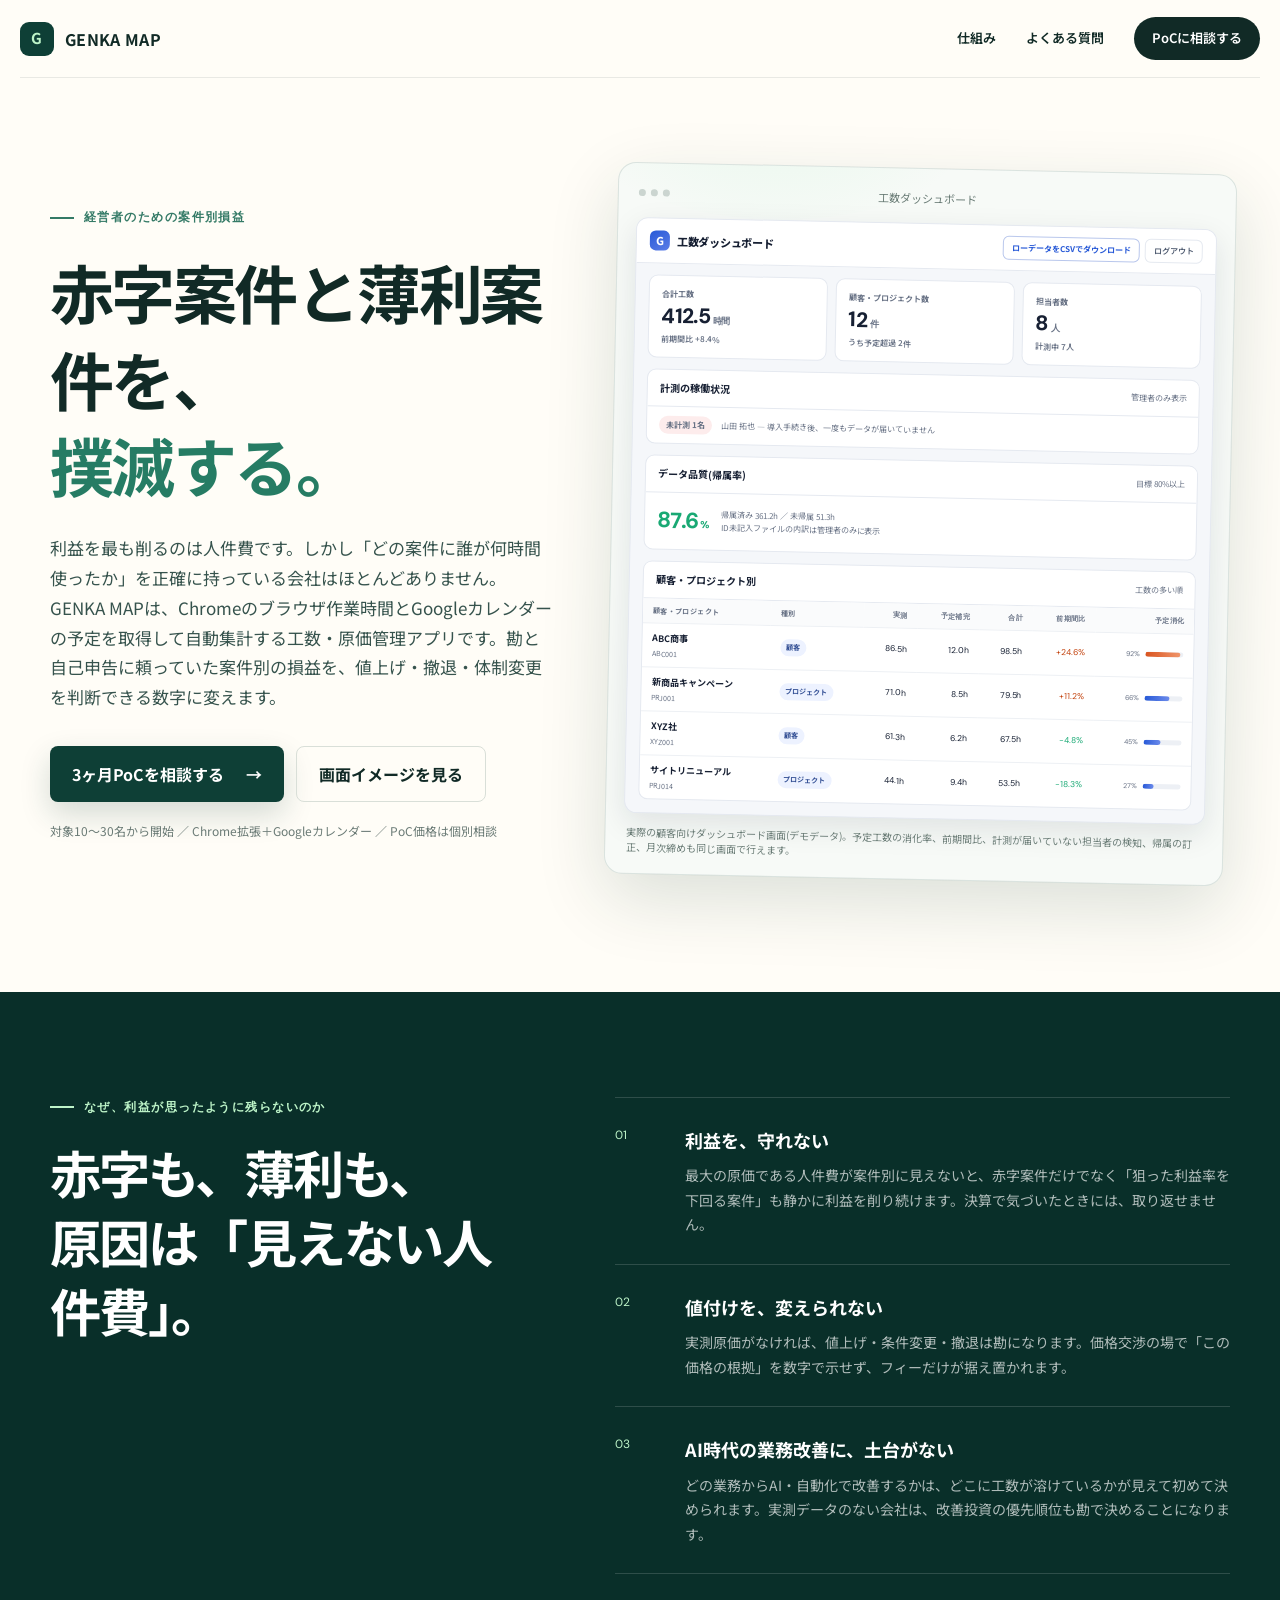
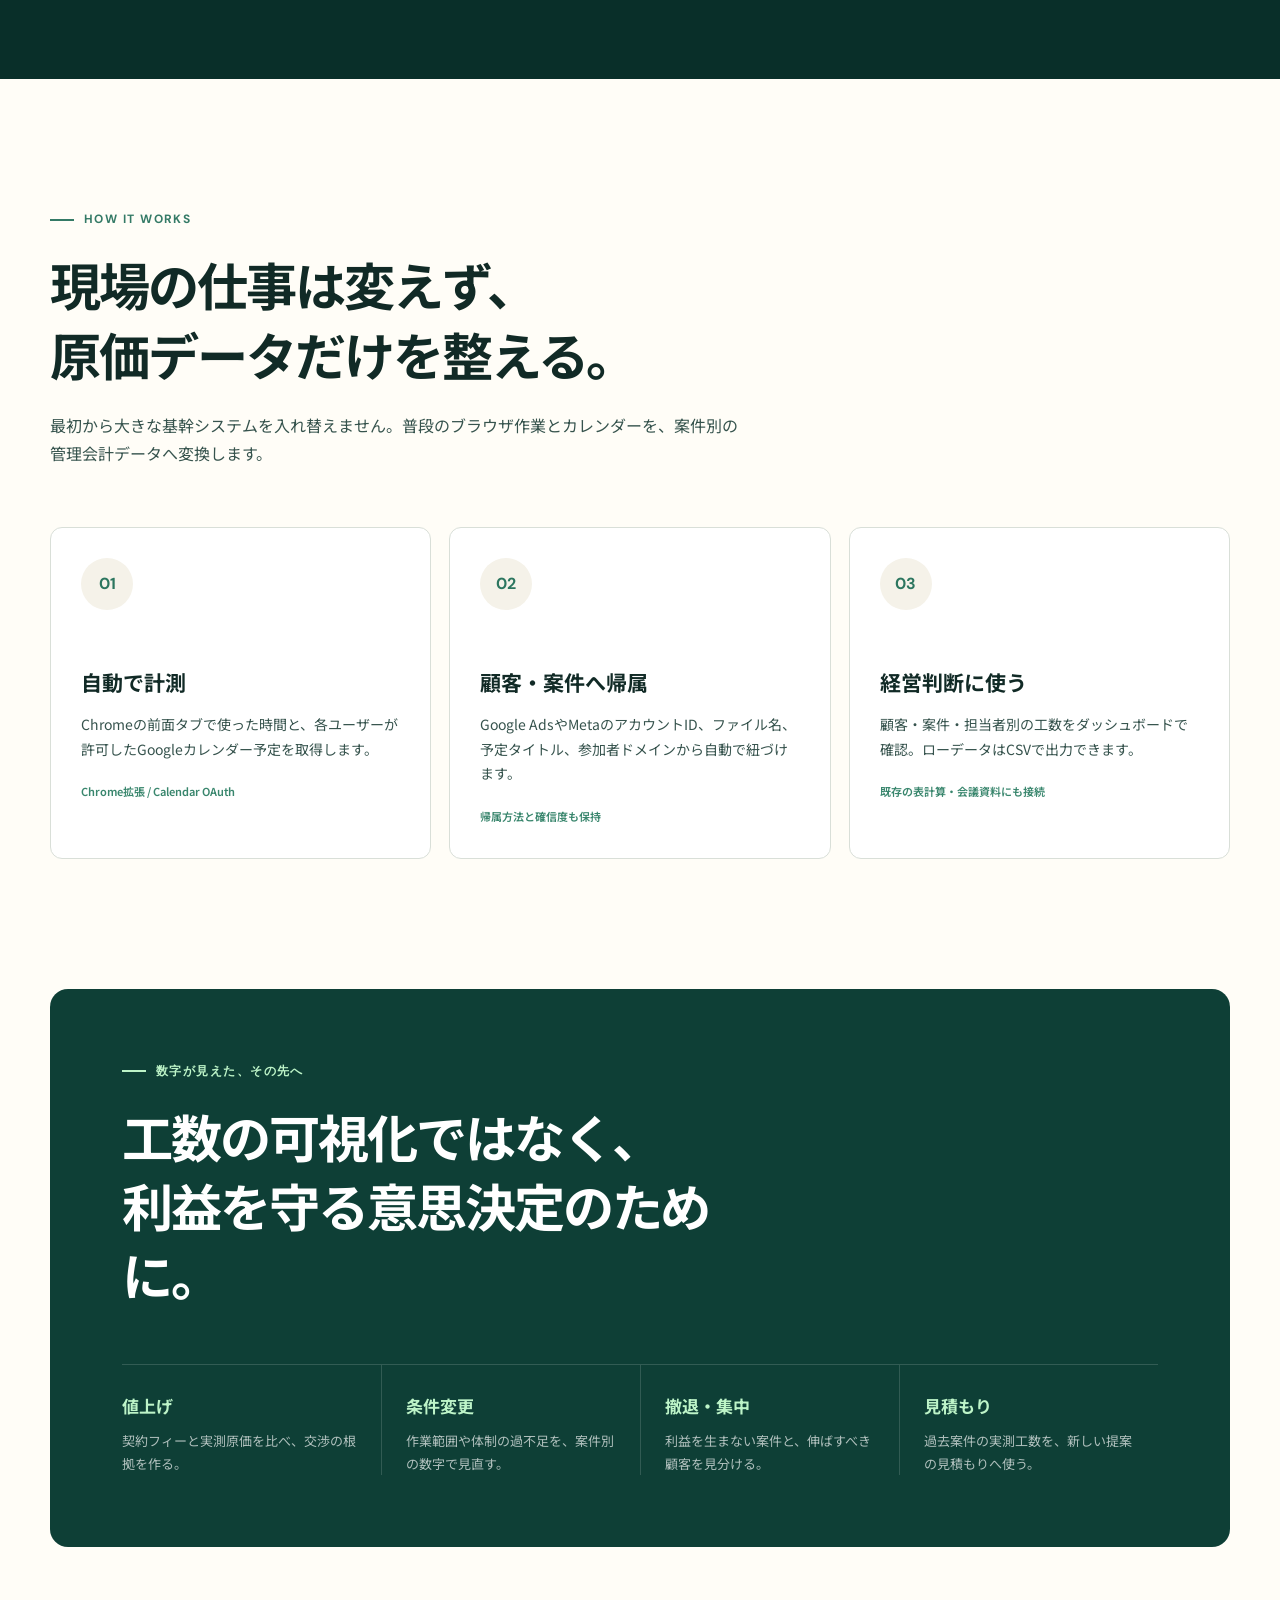
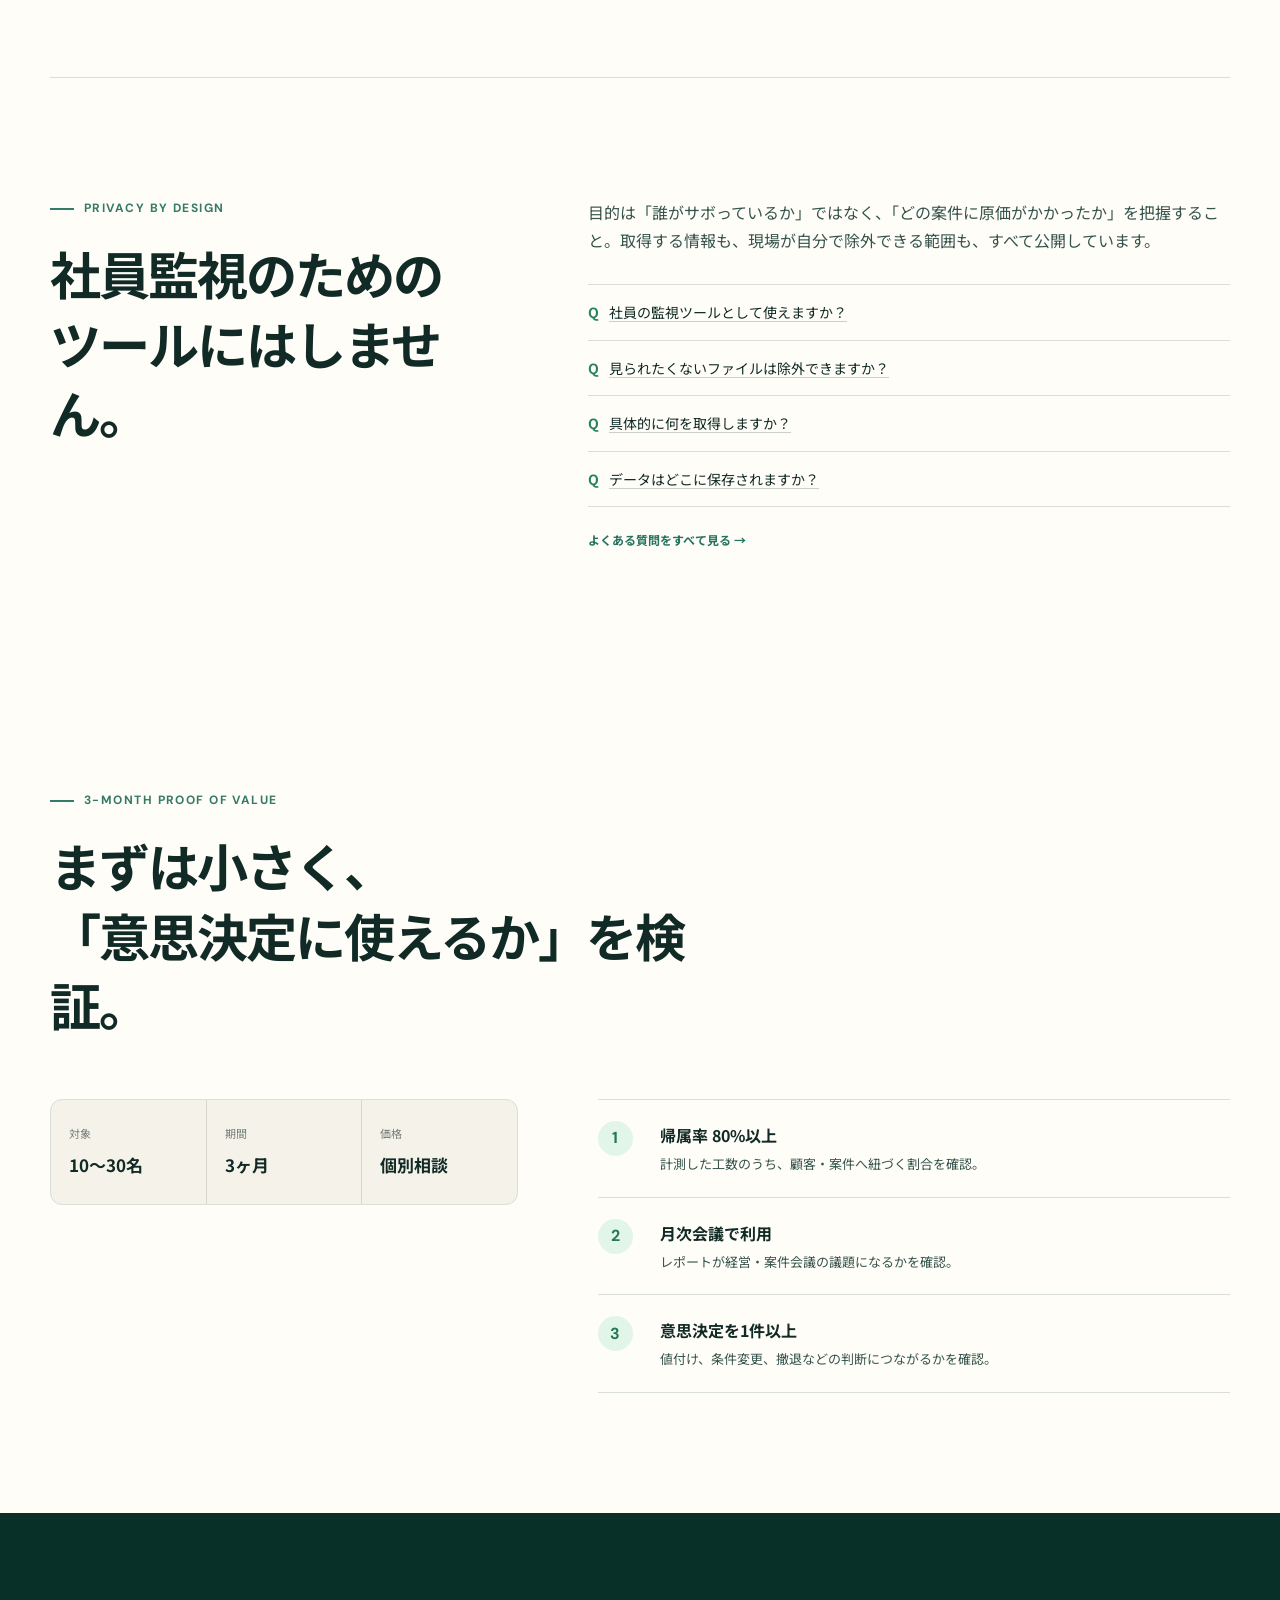
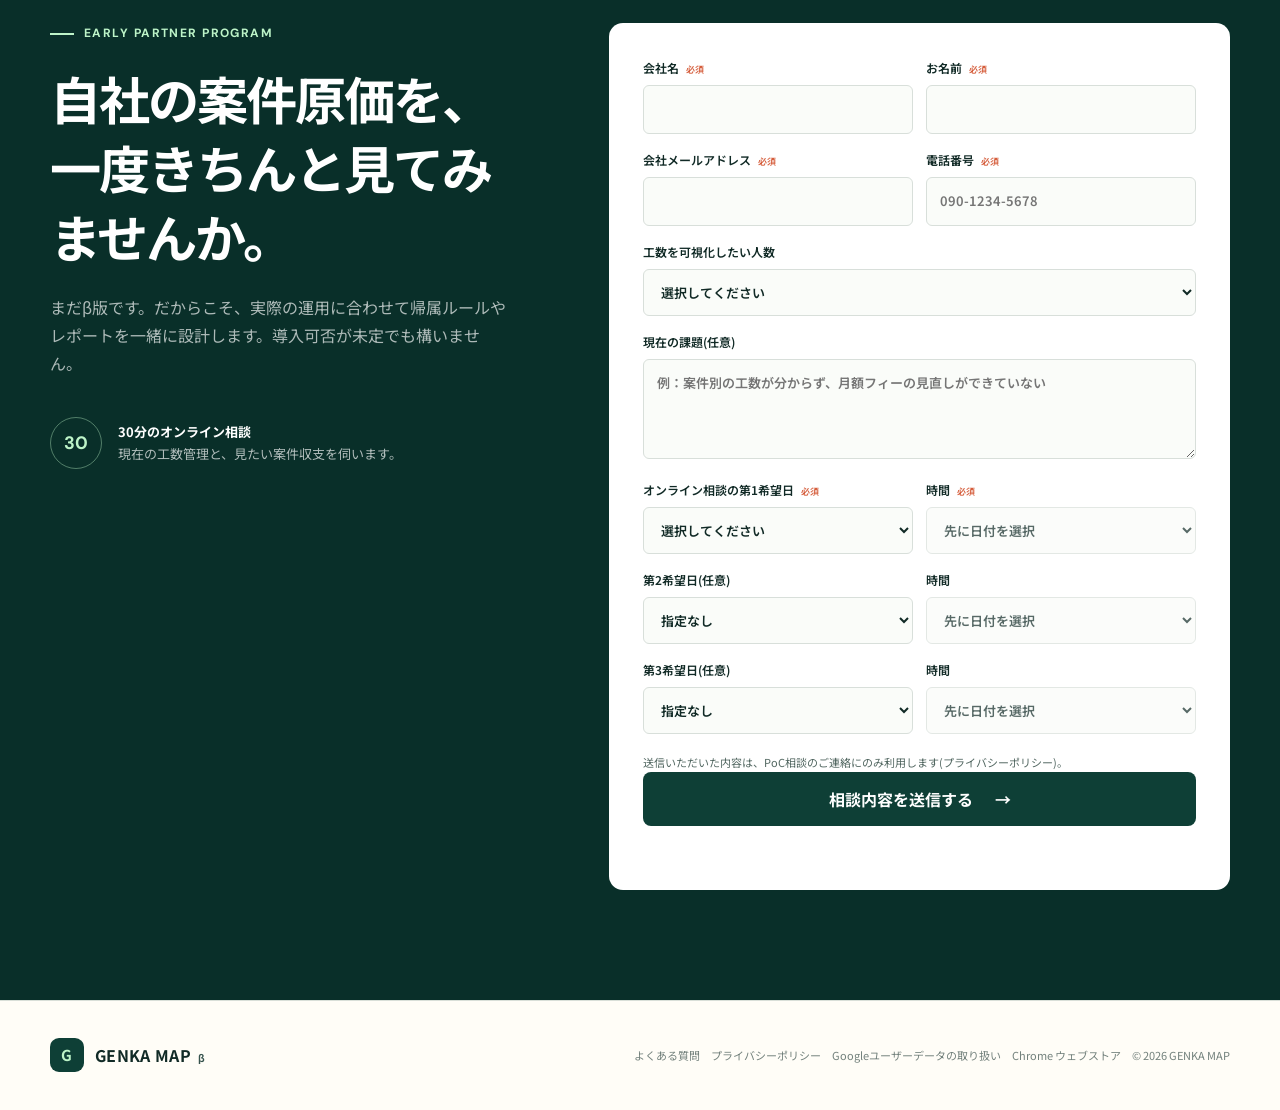
==== index.html @ 68066531 "Split the objection handling into a FAQ page The homepage answered a handful of trust questions inli" ====
<!doctype html>
<html lang="ja">
<head>
  <meta charset="utf-8">
  <meta name="viewport" content="width=device-width, initial-scale=1">
  <script>
    if (location.hostname.endsWith(".chatgpt.site") || location.hostname === "www.genkamap.com") {
      location.replace(`https://genkamap.com${location.pathname}${location.search}${location.hash}`);
    }
  </script>
  <meta name="description" content="赤字案件と薄利案件を撲滅する。GENKA MAPはChromeのブラウザ作業とGoogleカレンダーから工数を自動集計し、案件別の原価と隠れ工数を可視化する工数・原価管理アプリです。">
  <link rel="canonical" href="https://genkamap.com/">
  <meta property="og:type" content="website">
  <meta property="og:locale" content="ja_JP">
  <meta property="og:site_name" content="GENKA MAP">
  <meta property="og:title" content="GENKA MAP｜案件別工数・原価管理クラウド">
  <meta property="og:description" content="誰も入力せず、案件別の原価が見える。ChromeとGoogleカレンダーから工数を自動集計。">
  <meta property="og:url" content="https://genkamap.com/">
  <meta property="og:image" content="https://genkamap.com/og.png">
  <meta name="twitter:card" content="summary_large_image">
  <meta name="twitter:title" content="GENKA MAP｜案件別工数・原価管理クラウド">
  <meta name="twitter:description" content="誰も入力せず、案件別の原価が見える。">
  <meta name="twitter:image" content="https://genkamap.com/og.png">
  <title>GENKA MAP｜案件別工数・原価管理クラウド</title>
  <link rel="preconnect" href="https://fonts.googleapis.com">
  <link rel="preconnect" href="https://fonts.gstatic.com" crossorigin>
  <link href="https://fonts.googleapis.com/css2?family=DM+Sans:wght@500;600;700&amp;family=Noto+Sans+JP:wght@400;500;600;700&amp;display=swap" rel="stylesheet">
  <link rel="stylesheet" href="./styles.css">
</head>
<body>
  <header class="site-header">
    <a class="brand" href="#top" aria-label="GENKA MAP トップへ">
      <span class="brand-mark" aria-hidden="true">G</span>
      <span>GENKA MAP</span>
    </a>
    <nav aria-label="メインナビゲーション">
      <a href="#how">仕組み</a>
      <a href="./faq.html">よくある質問</a>
      <a class="nav-cta" href="#contact">PoCに相談する</a>
    </nav>
  </header>

  <main id="top">
    <section class="hero section-shell">
      <div class="hero-copy">
        <p class="eyebrow"><span></span>経営者のための案件別損益</p>
        <h1>赤字案件と薄利案件を、<br><em>撲滅する。</em></h1>
        <p class="hero-lead">利益を最も削るのは人件費です。しかし「どの案件に誰が何時間使ったか」を正確に持っている会社はほとんどありません。GENKA MAPは、Chromeのブラウザ作業時間とGoogleカレンダーの予定を取得して自動集計する工数・原価管理アプリです。勘と自己申告に頼っていた案件別の損益を、値上げ・撤退・体制変更を判断できる数字に変えます。</p>
        <div class="hero-actions">
          <a class="button button-primary" href="#contact">3ヶ月PoCを相談する <span aria-hidden="true">→</span></a>
          <a class="button button-ghost" href="#demo">画面イメージを見る</a>
        </div>
        <p class="microcopy">対象10〜30名から開始 ／ Chrome拡張＋Googleカレンダー ／ PoC価格は個別相談</p>
      </div>

      <div class="hero-visual" id="demo" aria-label="実際の顧客向けダッシュボード画面(デモデータ)">
        <div class="visual-topbar">
          <div class="traffic-lights"><i></i><i></i><i></i></div>
          <span>工数ダッシュボード</span>
          <span></span>
        </div>
        <div class="app-frame">
          <div class="app-topbar">
            <span class="app-brand"><i>G</i>工数ダッシュボード</span>
            <span class="app-actions"><b>ローデータをCSVでダウンロード</b><em>ログアウト</em></span>
          </div>
          <div class="app-kpis">
            <div><span>合計工数</span><strong>412.5<small>時間</small></strong><em>前期間比 +8.4%</em></div>
            <div><span>顧客・プロジェクト数</span><strong>12<small>件</small></strong><em>うち予定超過 2件</em></div>
            <div><span>担当者数</span><strong>8<small>人</small></strong><em>計測中 7人</em></div>
          </div>
          <div class="app-panel">
            <div class="app-panel-head"><b>計測の稼働状況</b><span>管理者のみ表示</span></div>
            <div class="app-status">
              <span class="app-flag">未計測 1名</span>
              <span>山田 拓也 — 導入手続き後、一度もデータが届いていません</span>
            </div>
          </div>
          <div class="app-panel">
            <div class="app-panel-head"><b>データ品質(帰属率)</b><span>目標 80%以上</span></div>
            <div class="app-quality">
              <strong>87.6<small>%</small></strong>
              <span>帰属済み 361.2h ／ 未帰属 51.3h<br>ID未記入ファイルの内訳は管理者のみに表示</span>
            </div>
          </div>
          <div class="app-panel">
            <div class="app-panel-head"><b>顧客・プロジェクト別</b><span>工数の多い順</span></div>
            <table class="app-table">
              <thead><tr><th>顧客・プロジェクト</th><th>種別</th><th class="num">実測</th><th class="num">予定補完</th><th class="num">合計</th><th class="num">前期間比</th><th class="num">予定消化</th></tr></thead>
              <tbody>
                <tr><td><b>ABC商事</b><i>ABC001</i></td><td><span class="app-badge">顧客</span></td><td class="num">86.5h</td><td class="num">12.0h</td><td class="num">98.5h</td><td class="num up">+24.6%</td><td class="num"><span class="app-burn"><i>92%</i><span class="app-track warn"><span style="--w: 92%"></span></span></span></td></tr>
                <tr><td><b>新商品キャンペーン</b><i>PRJ001</i></td><td><span class="app-badge">プロジェクト</span></td><td class="num">71.0h</td><td class="num">8.5h</td><td class="num">79.5h</td><td class="num up">+11.2%</td><td class="num"><span class="app-burn"><i>66%</i><span class="app-track"><span style="--w: 66%"></span></span></span></td></tr>
                <tr><td><b>XYZ社</b><i>XYZ001</i></td><td><span class="app-badge">顧客</span></td><td class="num">61.3h</td><td class="num">6.2h</td><td class="num">67.5h</td><td class="num down">−4.8%</td><td class="num"><span class="app-burn"><i>45%</i><span class="app-track"><span style="--w: 45%"></span></span></span></td></tr>
                <tr><td><b>サイトリニューアル</b><i>PRJ014</i></td><td><span class="app-badge">プロジェクト</span></td><td class="num">44.1h</td><td class="num">9.4h</td><td class="num">53.5h</td><td class="num down">−18.3%</td><td class="num"><span class="app-burn"><i>27%</i><span class="app-track"><span style="--w: 27%"></span></span></span></td></tr>
              </tbody>
            </table>
          </div>
        </div>
        <p class="visual-caption">実際の顧客向けダッシュボード画面(デモデータ)。予定工数の消化率、前期間比、計測が届いていない担当者の検知、帰属の訂正、月次締めも同じ画面で行えます。</p>
      </div>
    </section>

    <section class="problem-band">
      <div class="section-shell problem-grid">
        <div>
          <p class="eyebrow light"><span></span>なぜ、利益が思ったように残らないのか</p>
          <h2>赤字も、薄利も、<br>原因は「見えない人件費」。</h2>
        </div>
        <div class="problem-list">
          <article><span>01</span><div><h3>利益を、守れない</h3><p>最大の原価である人件費が案件別に見えないと、赤字案件だけでなく「狙った利益率を下回る案件」も静かに利益を削り続けます。決算で気づいたときには、取り返せません。</p></div></article>
          <article><span>02</span><div><h3>値付けを、変えられない</h3><p>実測原価がなければ、値上げ・条件変更・撤退は勘になります。価格交渉の場で「この価格の根拠」を数字で示せず、フィーだけが据え置かれます。</p></div></article>
          <article><span>03</span><div><h3>AI時代の業務改善に、土台がない</h3><p>どの業務からAI・自動化で改善するかは、どこに工数が溶けているかが見えて初めて決められます。実測データのない会社は、改善投資の優先順位も勘で決めることになります。</p></div></article>
        </div>
      </div>
    </section>

    <section class="how section-shell" id="how">
      <div class="section-heading">
        <p class="eyebrow"><span></span>How it works</p>
        <h2>現場の仕事は変えず、<br>原価データだけを整える。</h2>
        <p>最初から大きな基幹システムを入れ替えません。普段のブラウザ作業とカレンダーを、案件別の管理会計データへ変換します。</p>
      </div>
      <div class="steps">
        <article><div class="step-icon">01</div><h3>自動で計測</h3><p>Chromeの前面タブで使った時間と、各ユーザーが許可したGoogleカレンダー予定を取得します。</p><small>Chrome拡張 / Calendar OAuth</small></article>
        <article><div class="step-icon">02</div><h3>顧客・案件へ帰属</h3><p>Google AdsやMetaのアカウントID、ファイル名、予定タイトル、参加者ドメインから自動で紐づけます。</p><small>帰属方法と確信度も保持</small></article>
        <article><div class="step-icon">03</div><h3>経営判断に使う</h3><p>顧客・案件・担当者別の工数をダッシュボードで確認。ローデータはCSVで出力できます。</p><small>既存の表計算・会議資料にも接続</small></article>
      </div>
    </section>

    <section class="decision section-shell">
      <div class="decision-card">
        <p class="eyebrow light"><span></span>数字が見えた、その先へ</p>
        <h2>工数の可視化ではなく、<br>利益を守る意思決定のために。</h2>
        <div class="decision-points">
          <div><b>値上げ</b><p>契約フィーと実測原価を比べ、交渉の根拠を作る。</p></div>
          <div><b>条件変更</b><p>作業範囲や体制の過不足を、案件別の数字で見直す。</p></div>
          <div><b>撤退・集中</b><p>利益を生まない案件と、伸ばすべき顧客を見分ける。</p></div>
          <div><b>見積もり</b><p>過去案件の実測工数を、新しい提案の見積もりへ使う。</p></div>
        </div>
      </div>
    </section>

    <section class="security section-shell" id="security">
      <div class="section-heading compact">
        <p class="eyebrow"><span></span>Privacy by design</p>
        <h2>社員監視のための<br>ツールにはしません。</h2>
      </div>
      <div class="security-content">
        <p>目的は「誰がサボっているか」ではなく、「どの案件に原価がかかったか」を把握すること。取得する情報も、現場が自分で除外できる範囲も、すべて公開しています。</p>
        <ul>
          <li><span>Q</span><a href="./faq.html#watch">社員の監視ツールとして使えますか？</a></li>
          <li><span>Q</span><a href="./faq.html#exclude">見られたくないファイルは除外できますか？</a></li>
          <li><span>Q</span><a href="./faq.html#collect">具体的に何を取得しますか？</a></li>
          <li><span>Q</span><a href="./faq.html#storage">データはどこに保存されますか？</a></li>
        </ul>
        <p class="microcopy"><a href="./faq.html">よくある質問をすべて見る →</a></p>
      </div>
    </section>

    <section class="poc section-shell">
      <div class="section-heading">
        <p class="eyebrow"><span></span>3-month proof of value</p>
        <h2>まずは小さく、<br>「意思決定に使えるか」を検証。</h2>
      </div>
      <div class="poc-grid">
        <div class="poc-summary">
          <div><span>対象</span><strong>10〜30名</strong></div>
          <div><span>期間</span><strong>3ヶ月</strong></div>
          <div><span>価格</span><strong>個別相談</strong></div>
        </div>
        <ol>
          <li><span>1</span><div><b>帰属率 80%以上</b><p>計測した工数のうち、顧客・案件へ紐づく割合を確認。</p></div></li>
          <li><span>2</span><div><b>月次会議で利用</b><p>レポートが経営・案件会議の議題になるかを確認。</p></div></li>
          <li><span>3</span><div><b>意思決定を1件以上</b><p>値付け、条件変更、撤退などの判断につながるかを確認。</p></div></li>
        </ol>
      </div>
    </section>

    <section class="contact" id="contact">
      <div class="section-shell contact-grid">
        <div>
          <p class="eyebrow light"><span></span>Early partner program</p>
          <h2>自社の案件原価を、<br>一度きちんと見てみませんか。</h2>
          <p>まだβ版です。だからこそ、実際の運用に合わせて帰属ルールやレポートを一緒に設計します。導入可否が未定でも構いません。</p>
          <div class="contact-note"><span>30</span><p><b>30分のオンライン相談</b><br>現在の工数管理と、見たい案件収支を伺います。</p></div>
        </div>
        <form id="lead-form" novalidate>
          <div class="form-row">
            <label>会社名 <span>必須</span><input name="company" autocomplete="organization" required maxlength="100"></label>
            <label>お名前 <span>必須</span><input name="name" autocomplete="name" required maxlength="80"></label>
          </div>
          <div class="form-row">
            <label>会社メールアドレス <span>必須</span><input type="email" name="email" autocomplete="email" required maxlength="120"></label>
            <label>電話番号 <span>必須</span><input type="tel" name="phone" autocomplete="tel" required maxlength="16" placeholder="090-1234-5678"></label>
          </div>
          <label>工数を可視化したい人数
            <select name="teamSize">
              <option value="">選択してください</option>
              <option>10名未満</option><option>10〜30名</option><option>31〜100名</option><option>101〜300名</option><option>301名以上</option>
            </select>
          </label>
          <label>現在の課題(任意)<textarea name="challenge" maxlength="1000" placeholder="例：案件別の工数が分からず、月額フィーの見直しができていない"></textarea></label>
          <div class="form-row">
            <label>オンライン相談の第1希望日 <span>必須</span>
              <select name="preferredDate1" required><option value="">読み込み中…</option></select>
            </label>
            <label>時間 <span>必須</span>
              <select name="preferredTime1" required disabled><option value="">先に日付を選択</option></select>
            </label>
          </div>
          <div class="form-row">
            <label>第2希望日(任意)
              <select name="preferredDate2"><option value="">指定なし</option></select>
            </label>
            <label>時間
              <select name="preferredTime2" disabled><option value="">先に日付を選択</option></select>
            </label>
          </div>
          <div class="form-row">
            <label>第3希望日(任意)
              <select name="preferredDate3"><option value="">指定なし</option></select>
            </label>
            <label>時間
              <select name="preferredTime3" disabled><option value="">先に日付を選択</option></select>
            </label>
          </div>
          <label class="honeypot" aria-hidden="true">Webサイト<input name="website" tabindex="-1" autocomplete="off"></label>
          <p class="form-note">送信いただいた内容は、PoC相談のご連絡にのみ利用します(<a href="./privacy.html">プライバシーポリシー</a>)。</p>
          <button class="button button-light" type="submit">相談内容を送信する <span aria-hidden="true">→</span></button>
          <p class="form-status" id="form-status" role="status" aria-live="polite"></p>
        </form>
      </div>
    </section>
  </main>

  <footer>
    <a class="brand" href="#top"><span class="brand-mark" aria-hidden="true">G</span><span>GENKA MAP <small>β</small></span></a>
    <p><a href="./faq.html">よくある質問</a>　<a href="./privacy.html">プライバシーポリシー</a>　<a href="./privacy.html#google-data">Googleユーザーデータの取り扱い</a>　<a href="https://chromewebstore.google.com/detail/genka-map/cpkedonbpkdpkkopalegfcmphghfmioj">Chrome ウェブストア</a>　© 2026 GENKA MAP</p>
  </footer>
  <script src="./script.js"></script>
</body>
</html>
---- styles.css ----
:root {
  --ink: #112a26;
  --ink-soft: #36534d;
  --forest: #0e3f36;
  --forest-deep: #092f29;
  --mint: #bdf4c8;
  --mint-bright: #85eba5;
  --cream: #f5f2e9;
  --paper: #fffdf7;
  --line: #d9dfd8;
  --warning: #e67842;
  --shadow: 0 24px 70px rgba(10, 47, 40, .14);
}

* { box-sizing: border-box; }
html { scroll-behavior: smooth; }
body { margin: 0; background: var(--paper); color: var(--ink); font-family: "Noto Sans JP", sans-serif; line-height: 1.75; }
a { color: inherit; text-decoration: none; }
button, input, select, textarea { font: inherit; }
.section-shell { width: min(1180px, calc(100% - 48px)); margin-inline: auto; }

.site-header { width: min(1280px, calc(100% - 40px)); height: 78px; margin: 0 auto; display: flex; align-items: center; justify-content: space-between; border-bottom: 1px solid rgba(17,42,38,.09); }
.brand { display: inline-flex; align-items: center; gap: 11px; font-weight: 700; letter-spacing: .02em; }
.brand small { margin-left: 3px; color: var(--ink-soft); font-size: 10px; }
.brand-mark { width: 34px; height: 34px; display: grid; place-items: center; border-radius: 9px; background: var(--forest); color: var(--mint); font-size: 15px; }
nav { display: flex; align-items: center; gap: 30px; font-size: 13px; font-weight: 600; }
nav a:not(.nav-cta):hover { color: #23735f; }
.nav-cta { padding: 10px 18px; border-radius: 999px; background: var(--ink); color: white; }

.hero { min-height: 750px; display: grid; grid-template-columns: .9fr 1.1fr; gap: 54px; align-items: center; padding-block: 90px 112px; }
.eyebrow { display: flex; align-items: center; gap: 10px; margin: 0 0 20px; color: #347a66; font-family: "DM Sans", sans-serif; font-size: 12px; font-weight: 700; letter-spacing: .12em; text-transform: uppercase; }
.eyebrow span { width: 24px; height: 2px; background: currentColor; }
.eyebrow.light { color: var(--mint); }
h1, h2, h3, p { margin-top: 0; }
h1, h2 { letter-spacing: -.04em; line-height: 1.35; }
h1 { margin-bottom: 26px; font-size: clamp(42px, 5vw, 66px); }
h1 em { color: #267c64; font-style: normal; }
h2 { margin-bottom: 22px; font-size: clamp(32px, 4vw, 52px); }
.hero-lead { max-width: 620px; margin-bottom: 34px; color: var(--ink-soft); font-size: 17px; }
.hero-actions { display: flex; flex-wrap: wrap; gap: 12px; }
.button { min-height: 52px; padding: 13px 22px; display: inline-flex; align-items: center; justify-content: center; gap: 22px; border: 0; border-radius: 8px; font-weight: 700; cursor: pointer; transition: transform .2s, box-shadow .2s, background .2s; }
.button:hover { transform: translateY(-2px); }
.button-primary { background: var(--forest); color: #fff; box-shadow: 0 12px 30px rgba(14,63,54,.18); }
.button-primary:hover { background: var(--forest-deep); }
.button-ghost { border: 1px solid var(--line); background: transparent; }
.microcopy { margin: 18px 0 0; color: #6b7b76; font-size: 12px; }

.hero-visual { position: relative; overflow: hidden; padding: 18px; border: 1px solid rgba(14,63,54,.12); border-radius: 18px; background: #f7faf7; box-shadow: var(--shadow); transform: rotate(1.2deg); }
.hero-visual::before { content: ""; position: absolute; inset: -60% 25% auto -25%; height: 480px; border-radius: 50%; background: radial-gradient(circle, rgba(133,235,165,.24), transparent 66%); }
.visual-topbar { position: relative; display: grid; grid-template-columns: 1fr auto 1fr; align-items: center; padding: 2px 2px 15px; color: #6a7c76; font-size: 11px; }
.traffic-lights { display: flex; gap: 5px; }
.traffic-lights i { width: 7px; height: 7px; border-radius: 50%; background: #cbd5d0; }
/* 実際の顧客向けダッシュボード(DashboardPage)の再現。配色・構成を実画面に合わせる */
.app-frame { position: relative; overflow: hidden; border: 1px solid #e5e9f0; border-radius: 12px; background: #f5f7fa; box-shadow: 0 10px 30px rgba(23,32,51,.1); }
.app-topbar { display: flex; justify-content: space-between; align-items: center; gap: 8px; padding: 10px 13px; background: #fff; border-bottom: 1px solid #e5e9f0; }
.app-brand { display: flex; align-items: center; gap: 7px; color: #172033; font-size: 11px; font-weight: 800; letter-spacing: -.02em; white-space: nowrap; }
.app-brand i { flex: 0 0 auto; width: 20px; height: 20px; display: grid; place-items: center; border-radius: 6px; background: linear-gradient(145deg, #2759d7, #5d7ee7); color: #fff; font-style: normal; font-size: 11px; }
.app-actions { display: flex; gap: 5px; font-size: 8px; white-space: nowrap; }
.app-actions b { padding: 4px 8px; border: 1px solid #b9c7ec; border-radius: 6px; color: #2759d7; background: #fff; font-weight: 700; }
.app-actions em { padding: 4px 8px; border: 1px solid #e5e9f0; border-radius: 6px; color: #4f5b70; font-style: normal; font-weight: 600; }
.app-kpis { display: grid; grid-template-columns: repeat(3, 1fr); gap: 8px; padding: 11px 13px 0; }
.app-kpis > div { padding: 11px 12px; background: #fff; border: 1px solid #e5e9f0; border-radius: 9px; }
.app-kpis span { display: block; color: #697386; font-size: 8px; font-weight: 700; }
.app-kpis strong { display: block; margin-top: 5px; font-family: "DM Sans", sans-serif; font-size: 21px; font-weight: 800; line-height: 1; letter-spacing: -.03em; color: #172033; }
.app-kpis small { margin-left: 3px; color: #697386; font-size: 9px; font-weight: 600; }
.app-panel { margin: 11px 13px; background: #fff; border: 1px solid #e5e9f0; border-radius: 9px; overflow: hidden; }
.app-panel:last-of-type { margin-bottom: 13px; }
.app-panel-head { display: flex; justify-content: space-between; align-items: center; padding: 9px 12px; border-bottom: 1px solid #e5e9f0; }
.app-panel-head b { color: #172033; font-size: 10px; }
.app-panel-head span { color: #697386; font-size: 8px; }
.app-quality { display: flex; align-items: center; gap: 12px; padding: 9px 12px; }
.app-quality strong { font-family: "DM Sans", sans-serif; font-size: 22px; font-weight: 800; letter-spacing: -.03em; color: #19a974; }
.app-quality strong small { margin-left: 2px; font-size: 10px; }
.app-quality span { color: #697386; font-size: 8px; line-height: 1.6; }
.app-table { width: 100%; border-collapse: collapse; font-size: 8.5px; }
.app-table th { padding: 6px 10px; color: #697386; background: #fafbfc; text-align: left; font-size: 7px; letter-spacing: .05em; text-transform: uppercase; white-space: nowrap; }
.app-table td { padding: 7px 10px; border-top: 1px solid #edf0f4; color: #172033; vertical-align: middle; }
.app-table .num { text-align: right; font-family: "DM Sans", sans-serif; white-space: nowrap; }
.app-kpis em { display: block; margin-top: 5px; color: #697386; font-style: normal; font-size: 8px; font-weight: 600; }
.app-status { display: flex; align-items: center; gap: 9px; padding: 9px 12px; }
.app-flag { flex: 0 0 auto; padding: 3px 7px; border-radius: 99px; background: #fdecec; color: #b42318; font-size: 7.5px; font-weight: 700; white-space: nowrap; }
.app-status > span { color: #697386; font-size: 8px; line-height: 1.55; }
/* 工数が増えた案件は注意色。原価の見え方として増加を目立たせる。 */
.app-table .up { color: #c2410c; }
.app-table .down { color: #19a974; }
.app-burn { display: inline-flex; align-items: center; justify-content: flex-end; gap: 6px; }
.app-burn i { font-style: normal; color: #697386; }
.app-burn .app-track { width: 38px; }
.app-track.warn span { background: linear-gradient(90deg, #d9541f, #f0956a); }
.app-table td b { display: block; font-size: 9px; }
.app-table td i { display: block; margin-top: 1px; color: #697386; font-style: normal; font-size: 7px; }
.app-badge { display: inline-flex; padding: 2px 6px; border-radius: 99px; color: #355196; background: #edf2ff; font-size: 7px; font-weight: 700; white-space: nowrap; }
.app-track { width: 56px; height: 5px; border-radius: 99px; background: #edf0f5; overflow: hidden; }
.app-track span { display: block; width: var(--w); height: 100%; border-radius: inherit; background: linear-gradient(90deg, #2759d7, #6c8beb); }
.visual-caption { position: relative; margin: 11px 3px 0; color: #6a7c76; font-size: 10px; line-height: 1.55; }

.problem-band { padding: 105px 0; background: var(--forest-deep); color: #fff; }
.problem-grid { display: grid; grid-template-columns: .85fr 1.15fr; gap: 110px; }
.problem-list { display: grid; gap: 0; }
.problem-list article { display: grid; grid-template-columns: 48px 1fr; gap: 22px; padding: 27px 0; border-top: 1px solid rgba(255,255,255,.15); }
.problem-list article:last-child { border-bottom: 1px solid rgba(255,255,255,.15); }
.problem-list article > span { color: var(--mint); font-family: "DM Sans", sans-serif; font-size: 12px; }
.problem-list h3 { margin-bottom: 7px; font-size: 18px; }
.problem-list p { margin: 0; color: rgba(255,255,255,.68); font-size: 14px; }

.how { padding-block: 130px; }
.section-heading { max-width: 690px; margin-bottom: 60px; }
.section-heading > p:last-child { color: var(--ink-soft); }
.section-heading.compact { margin-bottom: 0; }
.steps { display: grid; grid-template-columns: repeat(3, 1fr); gap: 18px; }
.steps article { min-height: 310px; padding: 30px; border: 1px solid var(--line); border-radius: 12px; background: #fff; }
.step-icon { width: 52px; height: 52px; margin-bottom: 54px; display: grid; place-items: center; border-radius: 50%; background: var(--cream); color: #2c765f; font-family: "DM Sans", sans-serif; font-weight: 700; }
.steps h3 { margin-bottom: 12px; font-size: 21px; }
.steps p { color: var(--ink-soft); font-size: 14px; }
.steps small { color: #39866d; font-size: 11px; font-weight: 600; }

.decision { padding-bottom: 130px; }
.decision-card { padding: 72px; border-radius: 18px; background: var(--forest); color: #fff; }
.decision-card > h2 { max-width: 680px; }
.decision-points { display: grid; grid-template-columns: repeat(4, 1fr); margin-top: 55px; border-top: 1px solid rgba(255,255,255,.15); }
.decision-points div { padding: 26px 24px 0 0; }
.decision-points div + div { padding-left: 24px; border-left: 1px solid rgba(255,255,255,.15); }
.decision-points b { color: var(--mint); font-size: 17px; }
.decision-points p { margin: 9px 0 0; color: rgba(255,255,255,.67); font-size: 13px; }

.security { display: grid; grid-template-columns: .8fr 1.2fr; gap: 110px; padding-block: 120px; border-top: 1px solid var(--line); }
.security-content > p { color: var(--ink-soft); }
.security-content ul { padding: 0; margin: 30px 0 0; list-style: none; }
.security-content li { padding: 15px 0; border-top: 1px solid var(--line); font-size: 14px; }
.security-content li:last-child { border-bottom: 1px solid var(--line); }
.security-content li span { margin-right: 10px; color: #278264; font-weight: 700; }
.security-content li a { text-decoration: underline; text-underline-offset: 3px; text-decoration-color: rgba(17,42,38,.22); }
.security-content li a:hover { color: #23735f; }
.security-content .microcopy { margin-top: 22px; }
.security-content .microcopy a { color: #23735f; font-weight: 700; }

.poc { padding-block: 120px; }
.poc-grid { display: grid; grid-template-columns: .85fr 1.15fr; gap: 80px; align-items: start; }
.poc-summary { display: grid; grid-template-columns: repeat(3, 1fr); border: 1px solid var(--line); border-radius: 12px; background: var(--cream); }
.poc-summary div { padding: 24px 18px; }
.poc-summary div + div { border-left: 1px solid #d6d8cd; }
.poc-summary span, .poc-summary strong { display: block; }
.poc-summary span { margin-bottom: 7px; color: #74817c; font-size: 11px; }
.poc-summary strong { font-size: 17px; }
.poc ol { padding: 0; margin: 0; list-style: none; }
.poc li { display: grid; grid-template-columns: 44px 1fr; gap: 18px; padding: 21px 0; border-top: 1px solid var(--line); }
.poc li:last-child { border-bottom: 1px solid var(--line); }
.poc li > span { width: 35px; height: 35px; display: grid; place-items: center; border-radius: 50%; background: #e2f6e7; color: #25775c; font-family: "DM Sans", sans-serif; font-weight: 700; }
.poc li p { margin: 4px 0 0; color: var(--ink-soft); font-size: 13px; }

.contact { padding-block: 110px; background: var(--forest-deep); color: #fff; }
.contact-grid { display: grid; grid-template-columns: .85fr 1.15fr; gap: 100px; }
.contact-grid > div > p:not(.eyebrow) { color: rgba(255,255,255,.67); }
.contact-note { margin-top: 40px; display: flex; gap: 16px; align-items: center; }
.contact-note > span { width: 52px; height: 52px; display: grid; place-items: center; border: 1px solid rgba(189,244,200,.4); border-radius: 50%; color: var(--mint); font-family: "DM Sans", sans-serif; font-size: 18px; font-weight: 700; }
.contact-note p { margin: 0; color: rgba(255,255,255,.68); font-size: 13px; }
.contact-note b { color: #fff; }
form { padding: 34px; border-radius: 14px; background: #fff; color: var(--ink); }
.form-row { display: grid; grid-template-columns: 1fr 1fr; gap: 13px; }
form label { display: block; margin-bottom: 15px; font-size: 12px; font-weight: 600; }
form label > span { margin-left: 4px; color: #d55c3a; font-size: 9px; }
input, select, textarea { width: 100%; margin-top: 7px; padding: 12px 13px; border: 1px solid #d8dfda; border-radius: 6px; outline: none; background: #fafcf9; color: var(--ink); font-size: 13px; }
input:focus, select:focus, textarea:focus { border-color: #3b896f; box-shadow: 0 0 0 3px rgba(59,137,111,.1); }
textarea { min-height: 100px; resize: vertical; }
.consent { display: flex; gap: 9px; align-items: flex-start; font-weight: 400; }
.consent input { width: 16px; margin: 3px 0 0; }
.consent span { margin: 0; color: #526761; font-size: 11px; }
.form-note { margin: 4px 0 0; color: #526761; font-size: 11px; }
.form-note a { color: inherit; }
.honeypot { position: absolute !important; left: -9999px !important; }
.button-light { width: 100%; background: var(--forest); color: #fff; }
.button-light:disabled { cursor: wait; opacity: .62; }
.form-status { min-height: 1.5em; margin: 12px 0 0; color: #267b5f; font-size: 12px; text-align: center; }
.form-status.error { color: #c45336; }

footer { min-height: 110px; padding: 28px max(24px, calc((100% - 1180px) / 2)); display: flex; align-items: center; justify-content: space-between; border-top: 1px solid var(--line); }
footer p { margin: 0; color: #73817c; font-size: 11px; }
footer p a:hover, .policy a:not(.brand) { color: #23735f; text-decoration: underline; }
.policy { max-width: 820px; padding-block: 88px 112px; }
.policy h1 { font-size: clamp(38px, 5vw, 54px); }
.policy h2 { margin: 54px 0 14px; font-size: 24px; letter-spacing: -.02em; }
.policy section > p { color: var(--ink-soft); }
.policy ul { margin: 14px 0 0; padding-left: 20px; color: var(--ink-soft); }
.policy li { margin-bottom: 9px; }
.policy li b { color: var(--ink); }
/* スコープ名が長く、狭い画面で横スクロールを起こすため折り返す。 */
.policy code { font-size: .92em; overflow-wrap: anywhere; }
.policy-date { margin-top: 56px; color: #73817c; font-size: 13px; }

.faq { max-width: 880px; padding-block: 88px 112px; }
.faq h1 { font-size: clamp(38px, 5vw, 54px); }
.faq > p { color: var(--ink-soft); }
.faq > p a { color: #23735f; text-decoration: underline; }
.faq-group { margin-top: 66px; }
.faq-group > h2 { margin-bottom: 6px; font-size: 23px; letter-spacing: -.02em; }
.faq-group > p { margin: 0 0 20px; color: var(--ink-soft); font-size: 14px; }
.faq-item { padding: 24px 0; border-top: 1px solid var(--line); }
.faq-group > .faq-item:last-of-type { border-bottom: 1px solid var(--line); }
.faq-item h3 { margin-bottom: 10px; font-size: 17px; letter-spacing: -.01em; }
.faq-item p { margin: 0; color: var(--ink-soft); font-size: 14.5px; }
.faq-item p + p { margin-top: 11px; }
.faq-item b { color: var(--ink); }
.faq-cta { margin-top: 76px; padding: 38px; border-radius: 14px; background: var(--cream); }
.faq-cta h2 { margin-bottom: 9px; font-size: 22px; letter-spacing: -.02em; }
.faq-cta p { margin: 0 0 22px; color: var(--ink-soft); font-size: 14px; }

@media (max-width: 900px) {
  .hero, .problem-grid, .security, .poc-grid, .contact-grid { grid-template-columns: 1fr; }
  .hero { padding-top: 70px; }
  .problem-grid, .security, .poc-grid, .contact-grid { gap: 48px; }
  .steps { grid-template-columns: 1fr; }
  .steps article { min-height: 0; }
  .step-icon { margin-bottom: 30px; }
  .decision-points { grid-template-columns: 1fr 1fr; }
  .decision-points div:nth-child(3) { padding-left: 0; border-left: 0; }
}

@media (max-width: 620px) {
  .section-shell { width: min(100% - 32px, 1180px); }
  .site-header { width: calc(100% - 28px); }
  nav > a:not(.nav-cta) { display: none; }
  .nav-cta { padding: 9px 13px; }
  h1 { font-size: 39px; }
  h2 { font-size: 32px; }
  .hero { min-height: 0; padding-block: 64px 84px; }
  .hero-actions, .hero-actions .button { width: 100%; }
  .hero-visual { padding: 10px; transform: none; }
  .app-kpis { grid-template-columns: 1fr 1fr; }
  .app-kpis > div:last-child { grid-column: 1 / -1; }
  .app-actions b { display: none; }
  .app-table th:nth-child(3), .app-table td:nth-child(3) { display: none; }
  .problem-band, .how, .security, .poc, .contact { padding-block: 80px; }
  .decision { padding-bottom: 80px; }
  .decision-card { padding: 38px 24px; }
  .decision-points { grid-template-columns: 1fr; }
  .decision-points div + div { padding-left: 0; border-left: 0; }
  .poc-summary { grid-template-columns: 1fr; }
  .poc-summary div + div { border-top: 1px solid #d6d8cd; border-left: 0; }
  .form-row { grid-template-columns: 1fr; }
  form { padding: 24px 18px; }
  footer { gap: 20px; flex-direction: column; justify-content: center; }
}
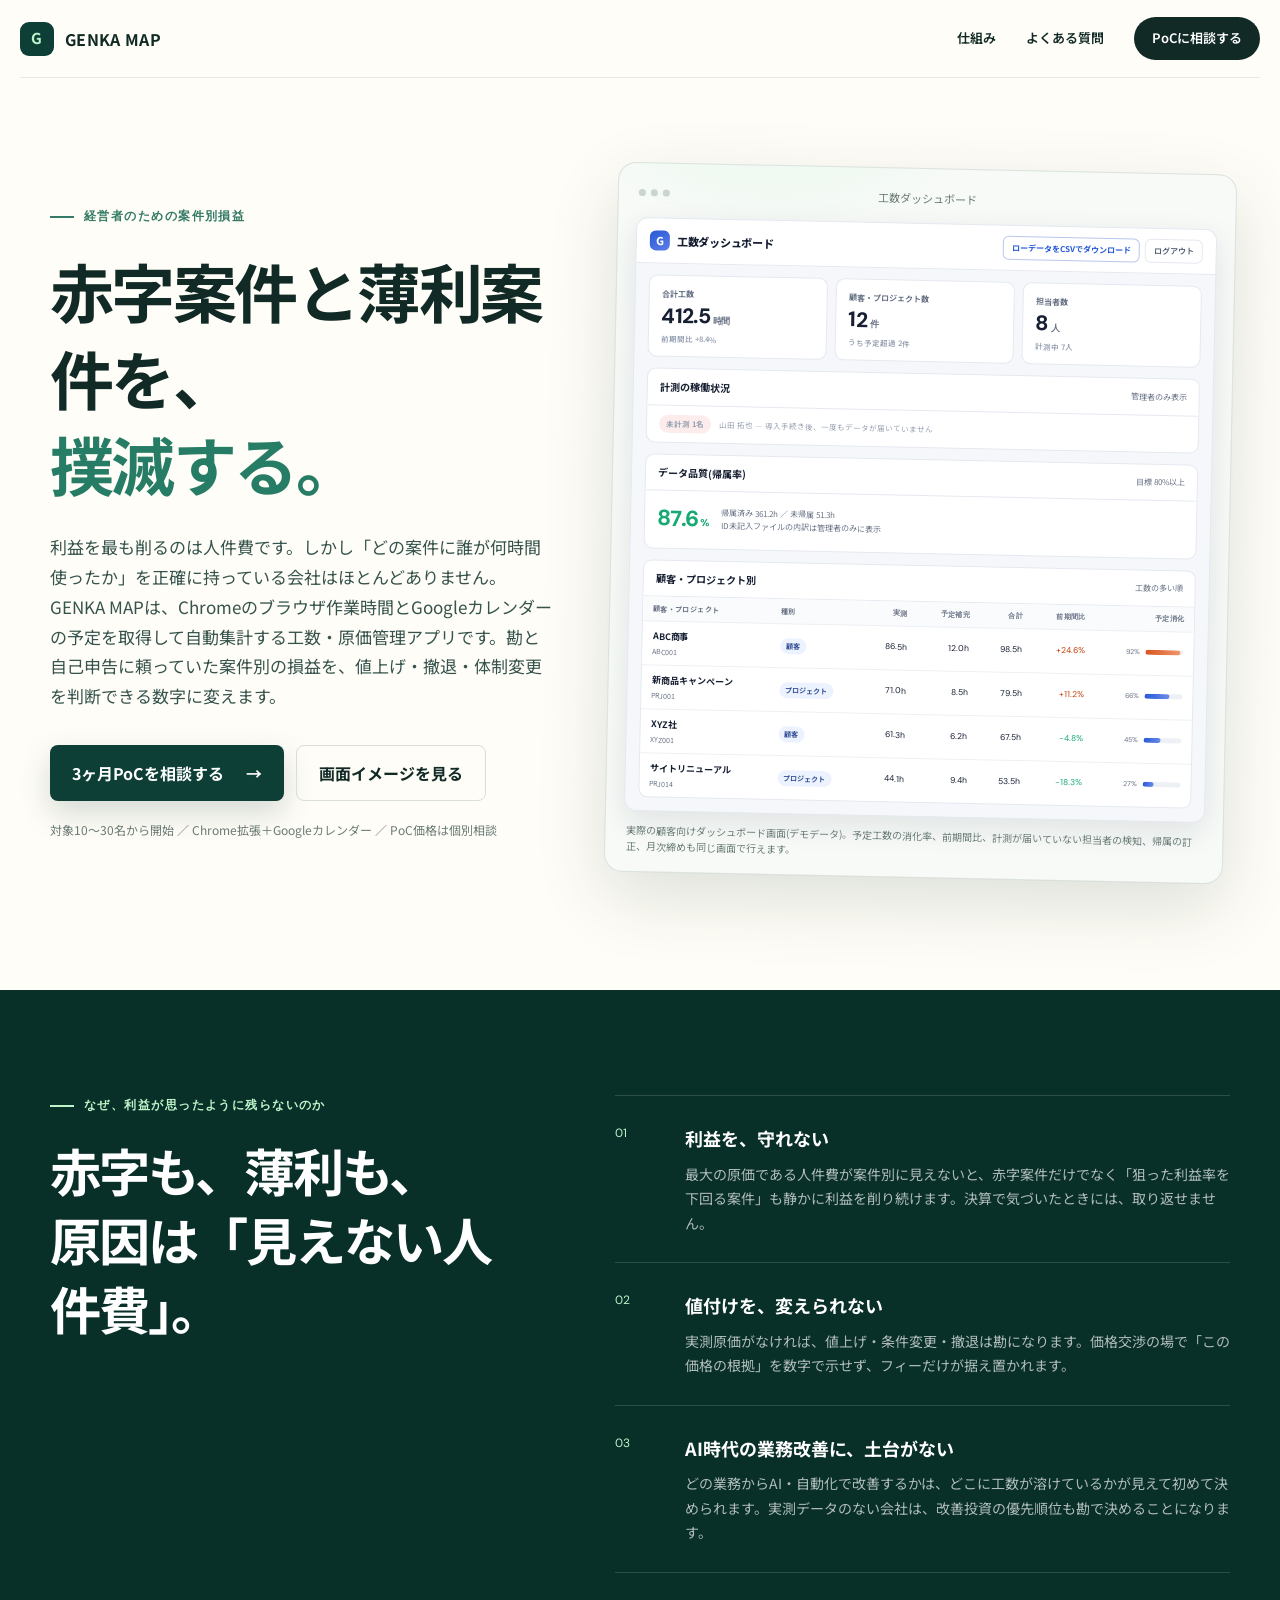
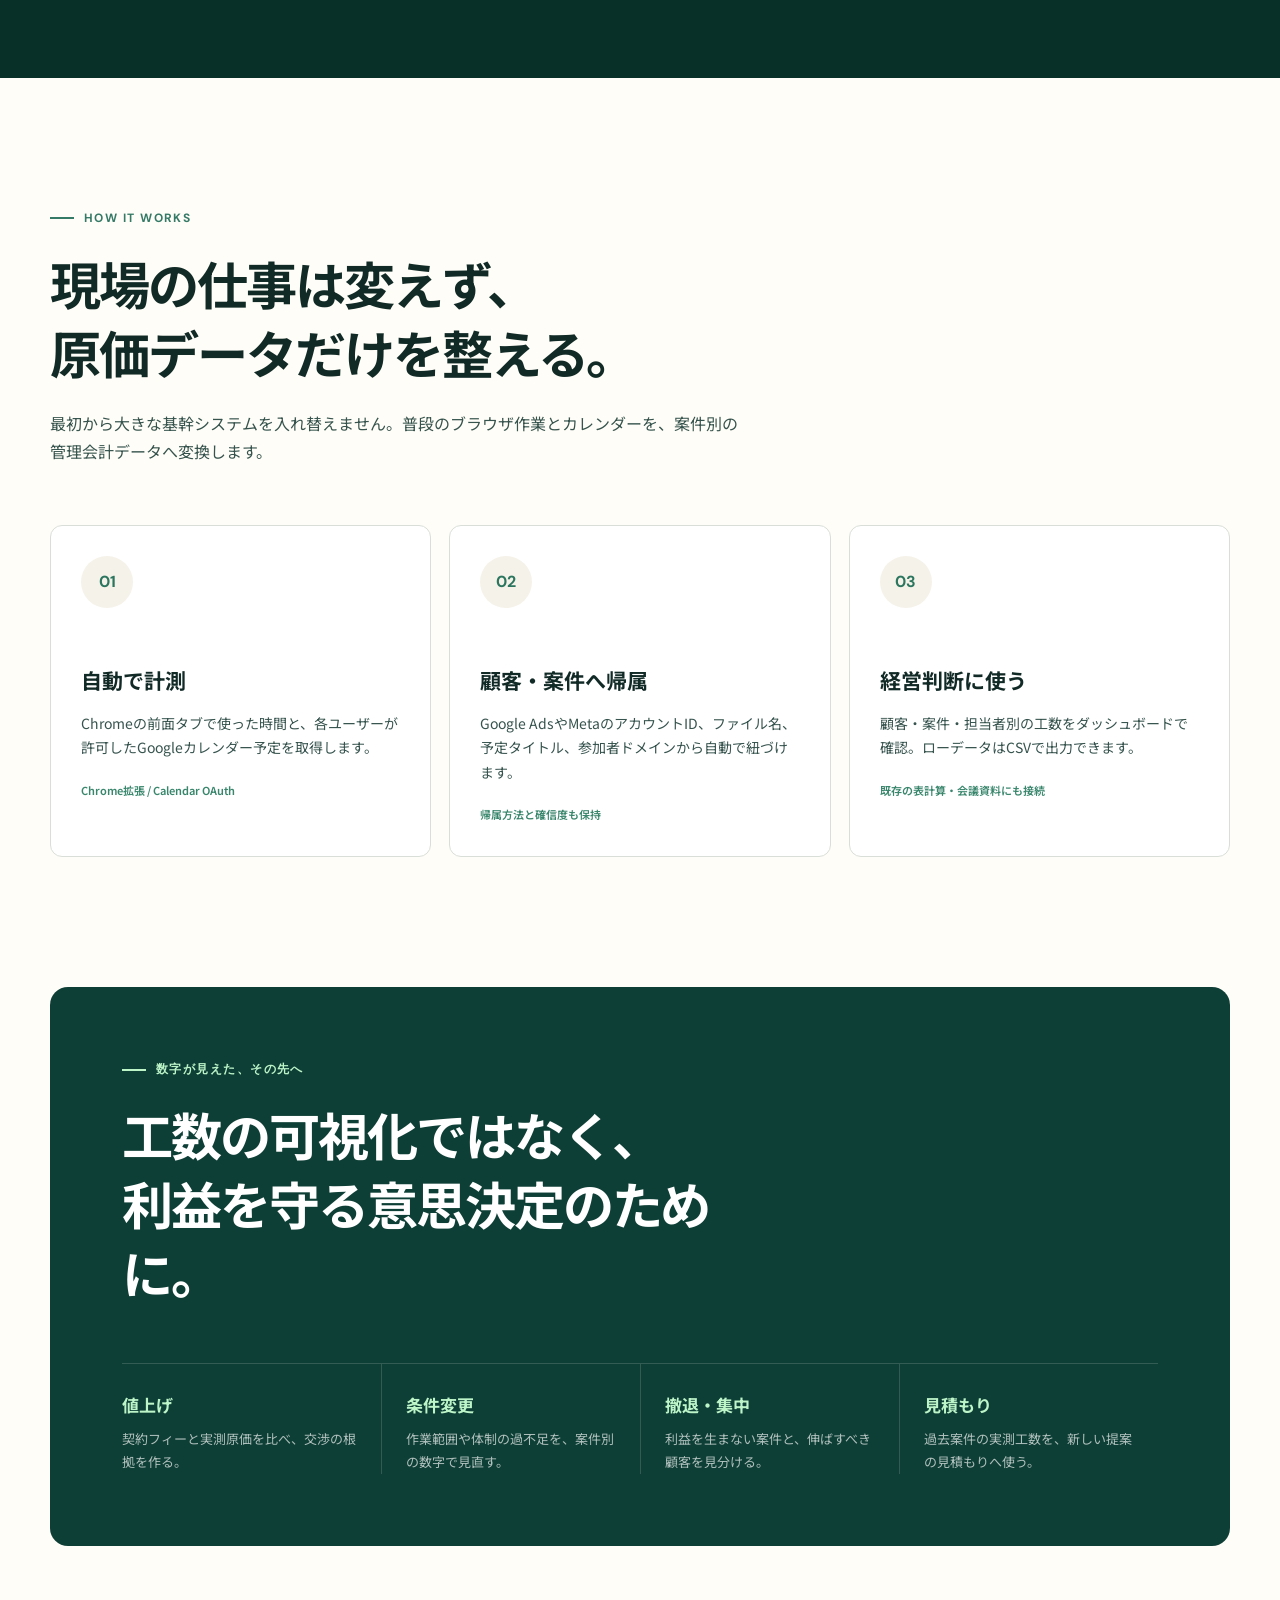
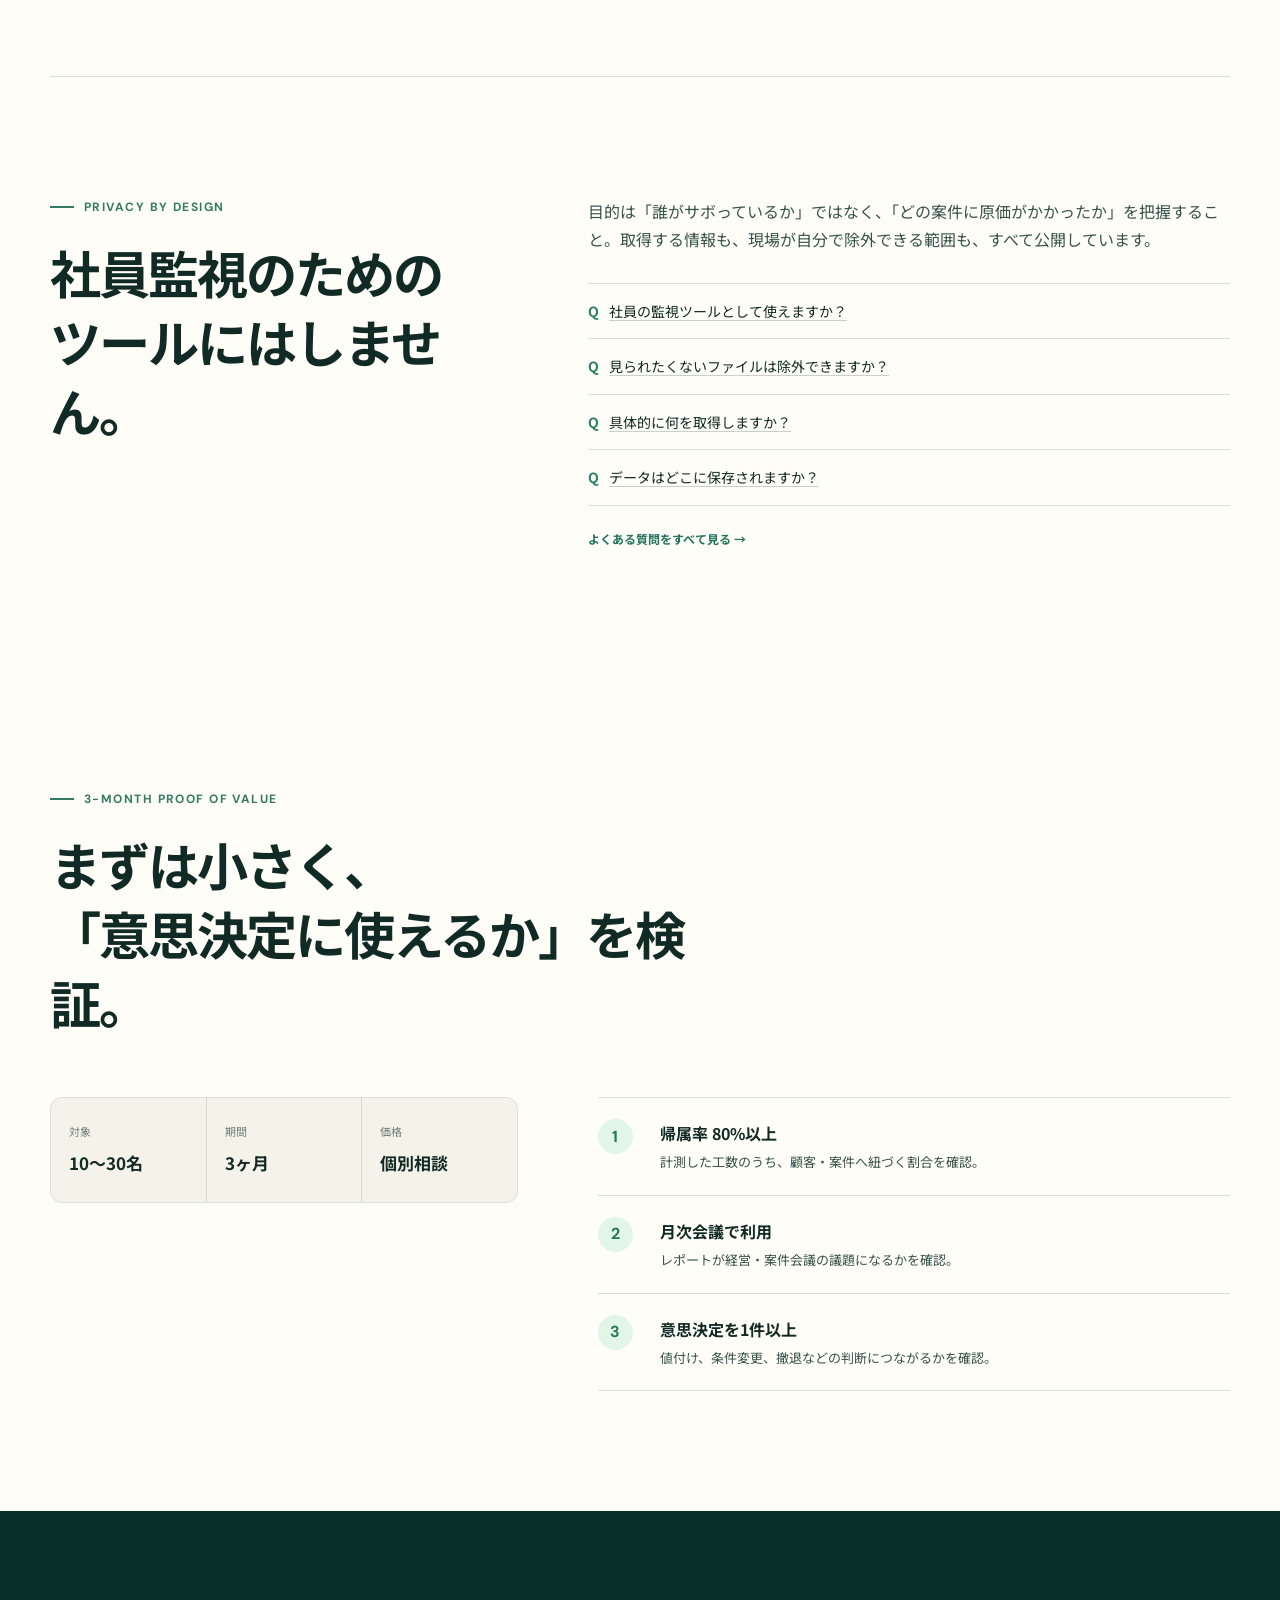
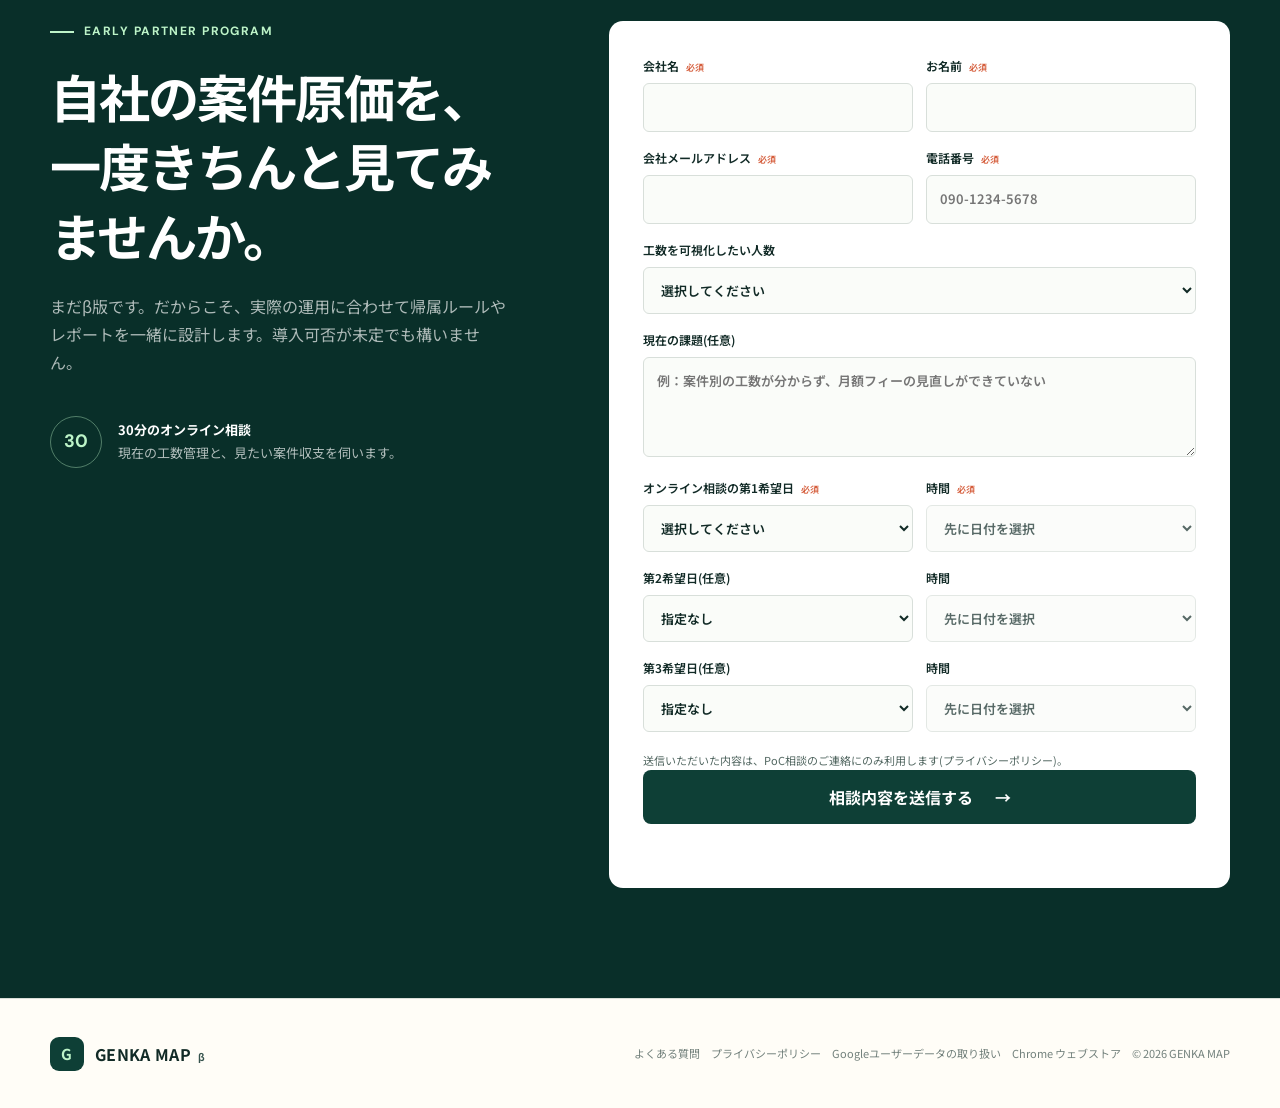
==== commit a9ac43d8: "Fingerprint stylesheet URLs so cached CSS cannot break a deploy A new page shipped against last depl" ====
--- a/index.html
+++ b/index.html
@@ -25,7 +25,7 @@
   <link rel="preconnect" href="https://fonts.googleapis.com">
   <link rel="preconnect" href="https://fonts.gstatic.com" crossorigin>
   <link href="https://fonts.googleapis.com/css2?family=DM+Sans:wght@500;600;700&amp;family=Noto+Sans+JP:wght@400;500;600;700&amp;display=swap" rel="stylesheet">
-  <link rel="stylesheet" href="./styles.css">
+  <link rel="stylesheet" href="./styles.css?v=074db91b">
 </head>
 <body>
   <header class="site-header">
@@ -237,6 +237,6 @@
     <a class="brand" href="#top"><span class="brand-mark" aria-hidden="true">G</span><span>GENKA MAP <small>β</small></span></a>
     <p><a href="./faq.html">よくある質問</a>　<a href="./privacy.html">プライバシーポリシー</a>　<a href="./privacy.html#google-data">Googleユーザーデータの取り扱い</a>　<a href="https://chromewebstore.google.com/detail/genka-map/cpkedonbpkdpkkopalegfcmphghfmioj">Chrome ウェブストア</a>　© 2026 GENKA MAP</p>
   </footer>
-  <script src="./script.js"></script>
+  <script src="./script.js?v=30c8ab54"></script>
 </body>
 </html>
--- a/styles.css
+++ b/styles.css
@@ -76,10 +76,10 @@
 .app-table th { padding: 6px 10px; color: #697386; background: #fafbfc; text-align: left; font-size: 7px; letter-spacing: .05em; text-transform: uppercase; white-space: nowrap; }
 .app-table td { padding: 7px 10px; border-top: 1px solid #edf0f4; color: #172033; vertical-align: middle; }
 .app-table .num { text-align: right; font-family: "DM Sans", sans-serif; white-space: nowrap; }
-.app-kpis em { display: block; margin-top: 5px; color: #697386; font-style: normal; font-size: 8px; font-weight: 600; }
-.app-status { display: flex; align-items: center; gap: 9px; padding: 9px 12px; }
-.app-flag { flex: 0 0 auto; padding: 3px 7px; border-radius: 99px; background: #fdecec; color: #b42318; font-size: 7.5px; font-weight: 700; white-space: nowrap; }
-.app-status > span { color: #697386; font-size: 8px; line-height: 1.55; }
+.app-kpis em { display: block; margin-top: 5px; color: #98a2b3; font-style: normal; font-size: 7.5px; font-weight: 600; }
+.app-status { display: flex; align-items: center; gap: 8px; padding: 9px 12px; }
+.app-flag { flex: 0 0 auto; padding: 3px 7px; border-radius: 99px; background: #fdecec; color: #b42318; font-size: 7px; font-weight: 700; white-space: nowrap; }
+.app-status > span { color: #98a2b3; font-size: 7.5px; line-height: 1.55; }
 /* 工数が増えた案件は注意色。原価の見え方として増加を目立たせる。 */
 .app-table .up { color: #c2410c; }
 .app-table .down { color: #19a974; }
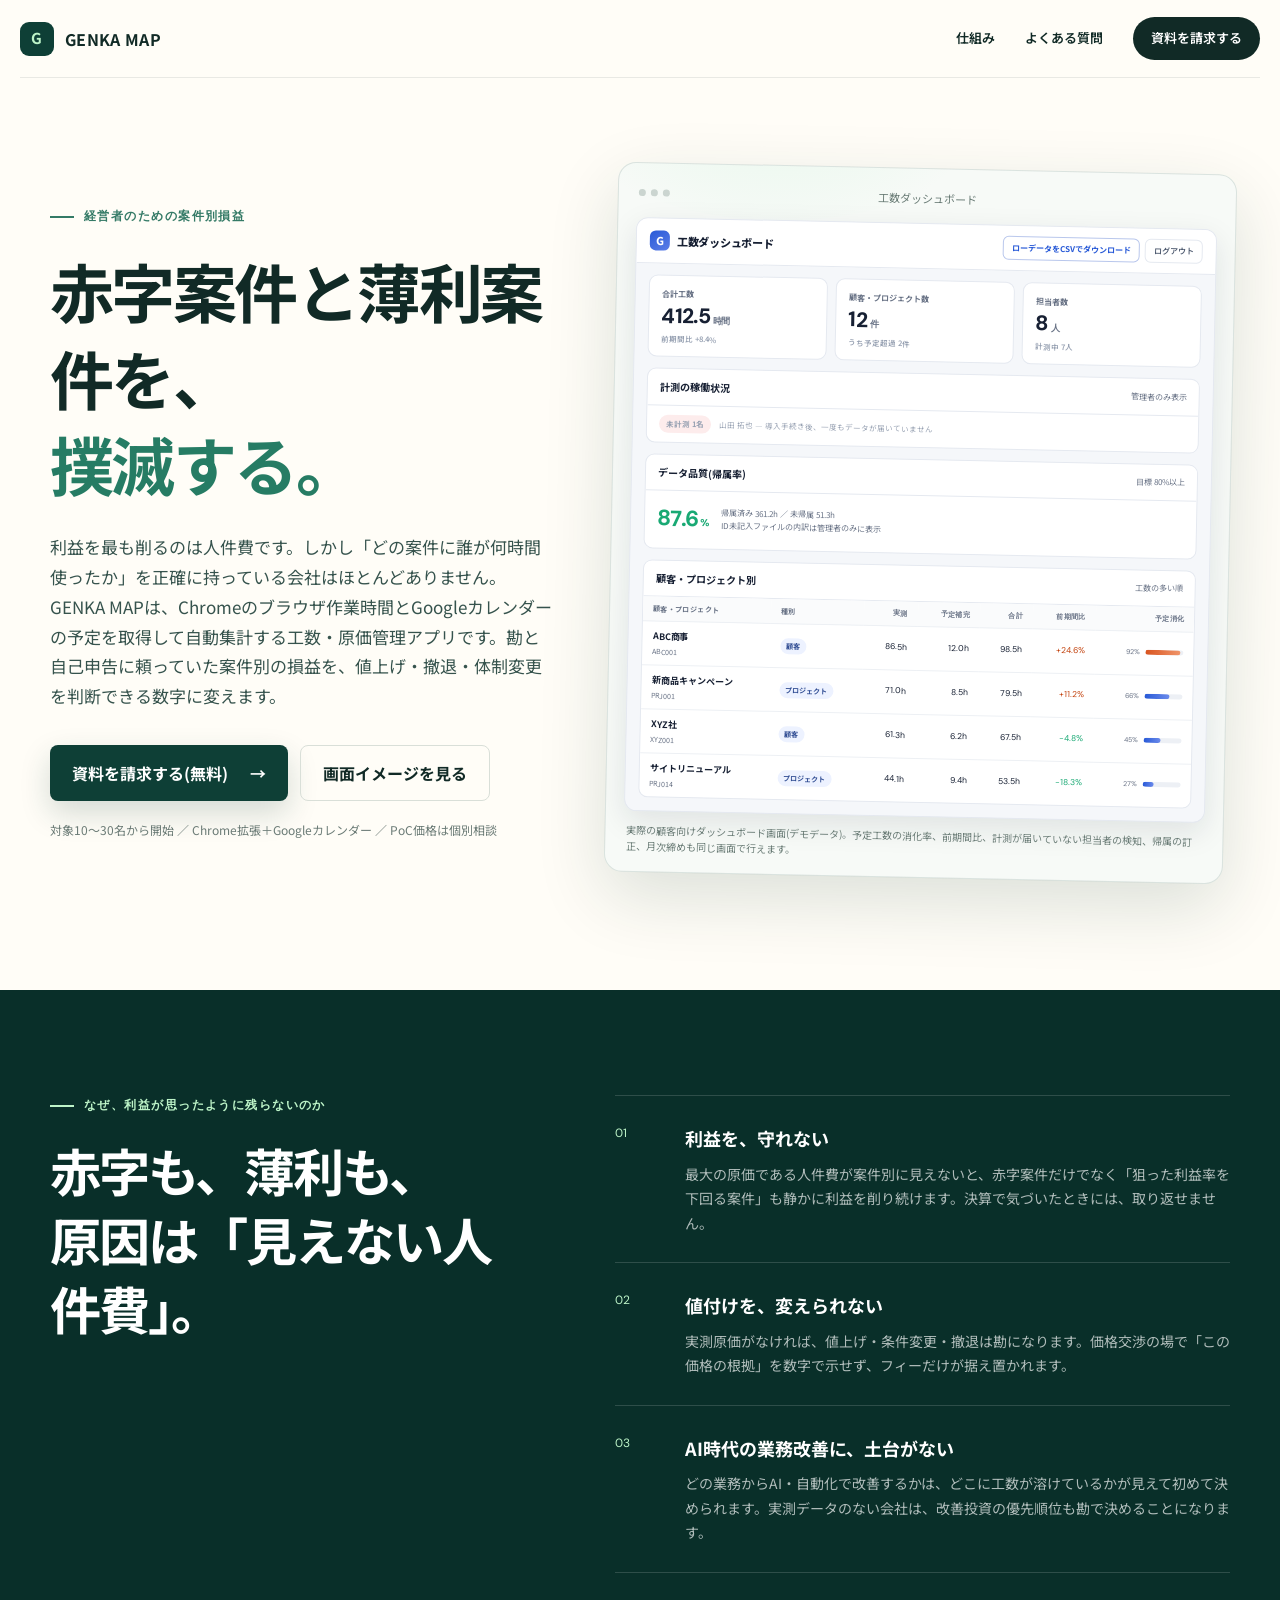
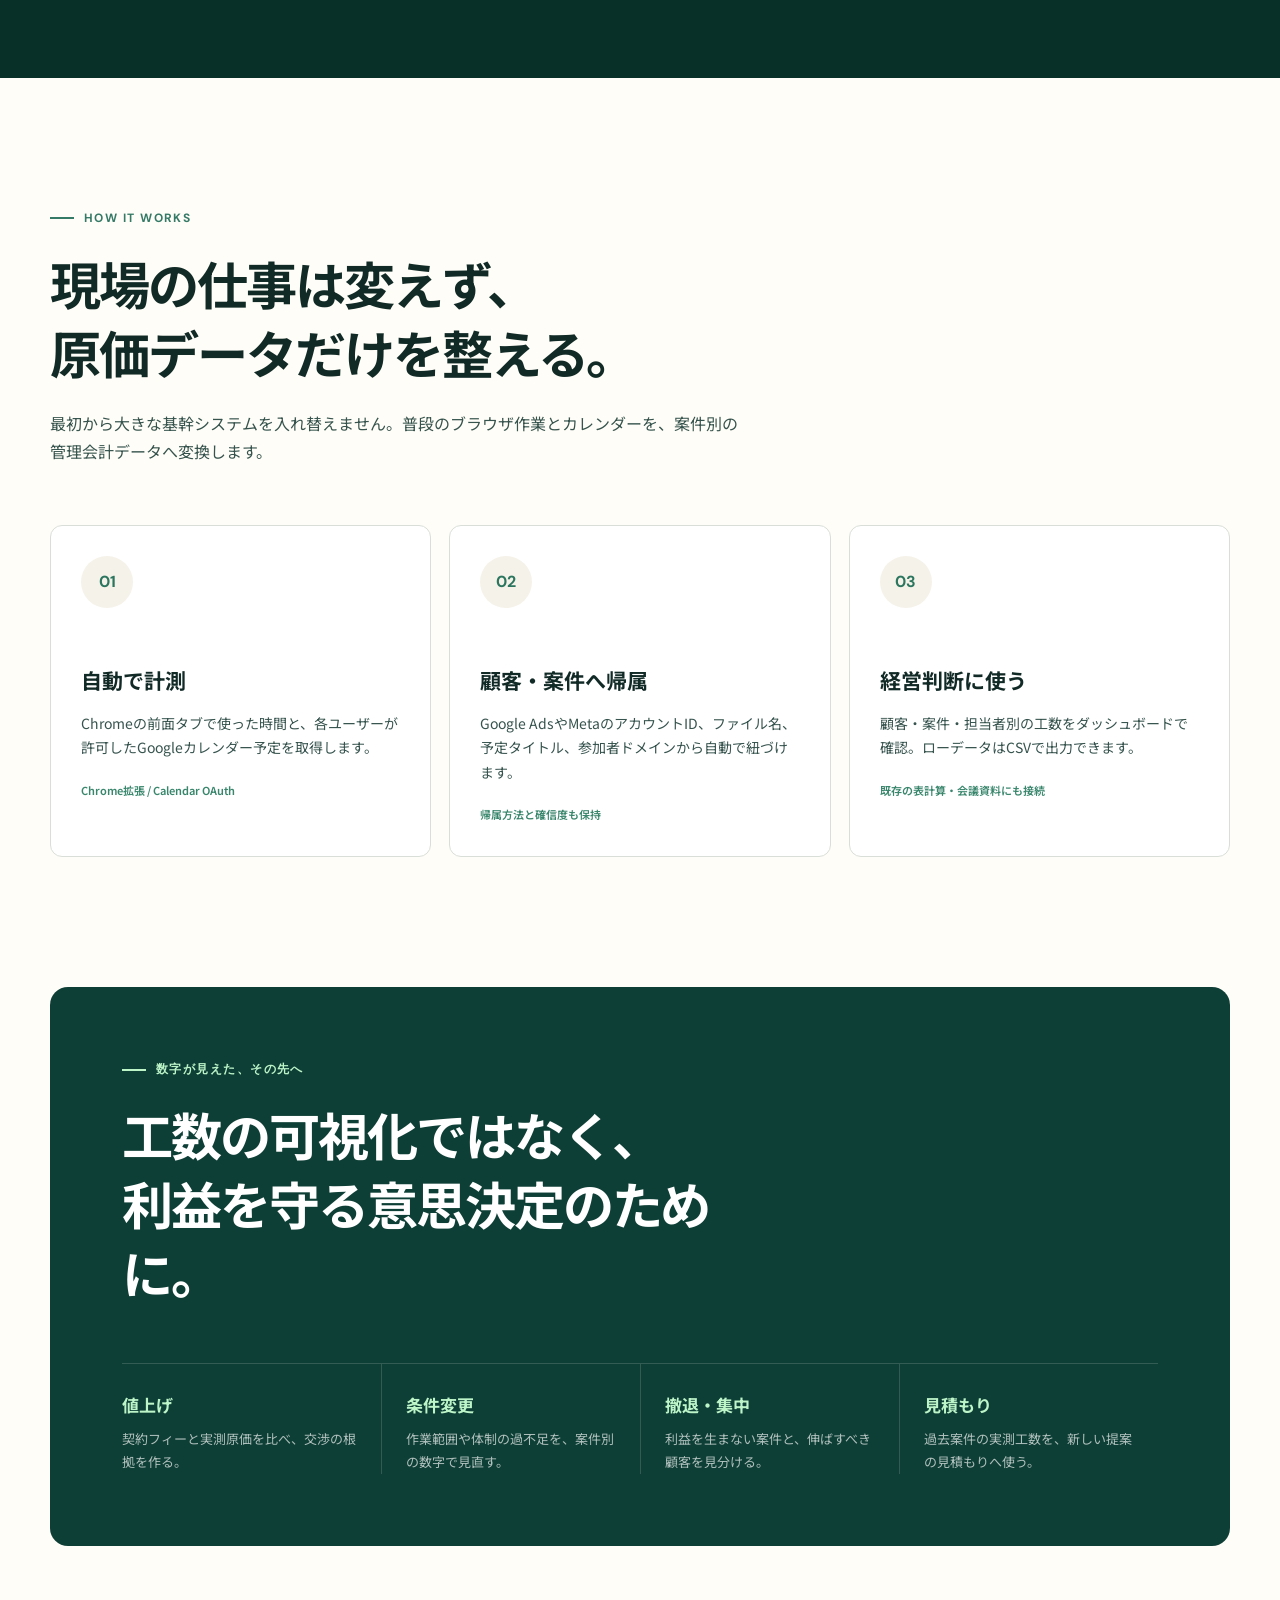
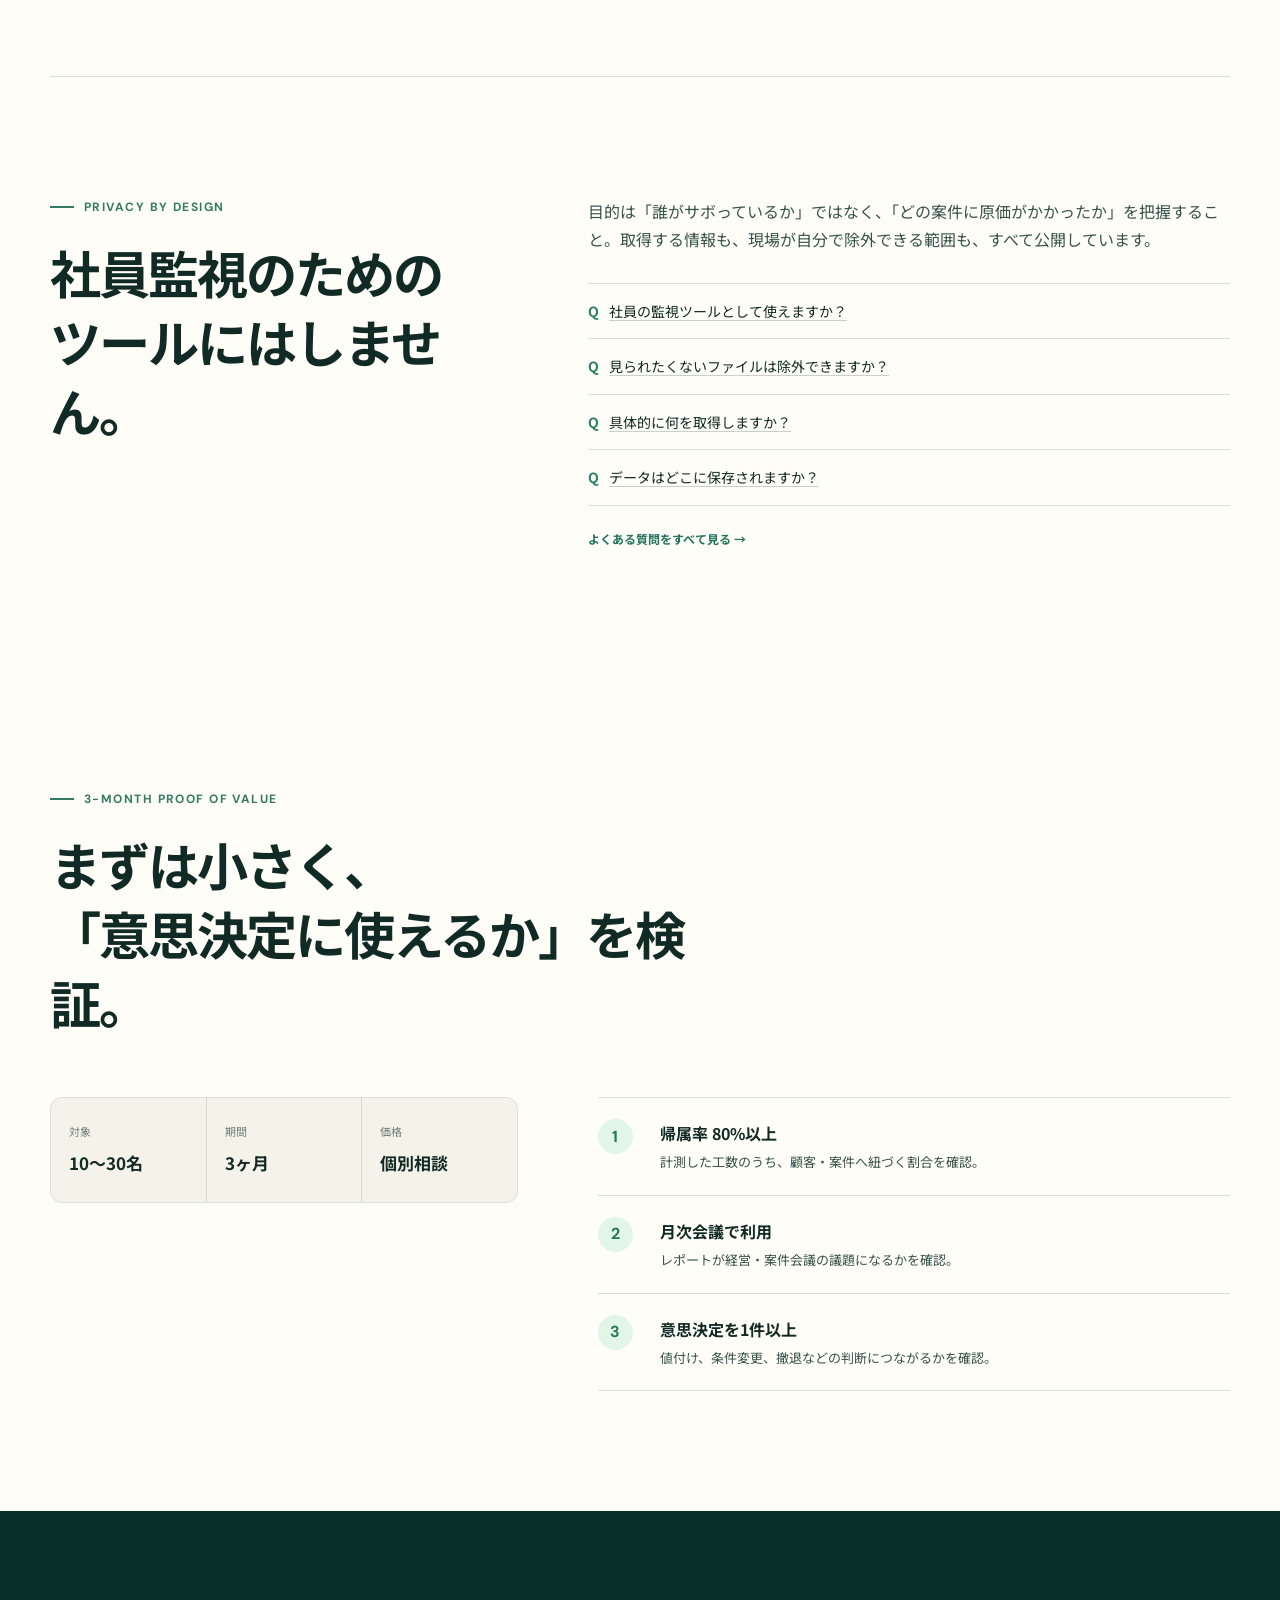
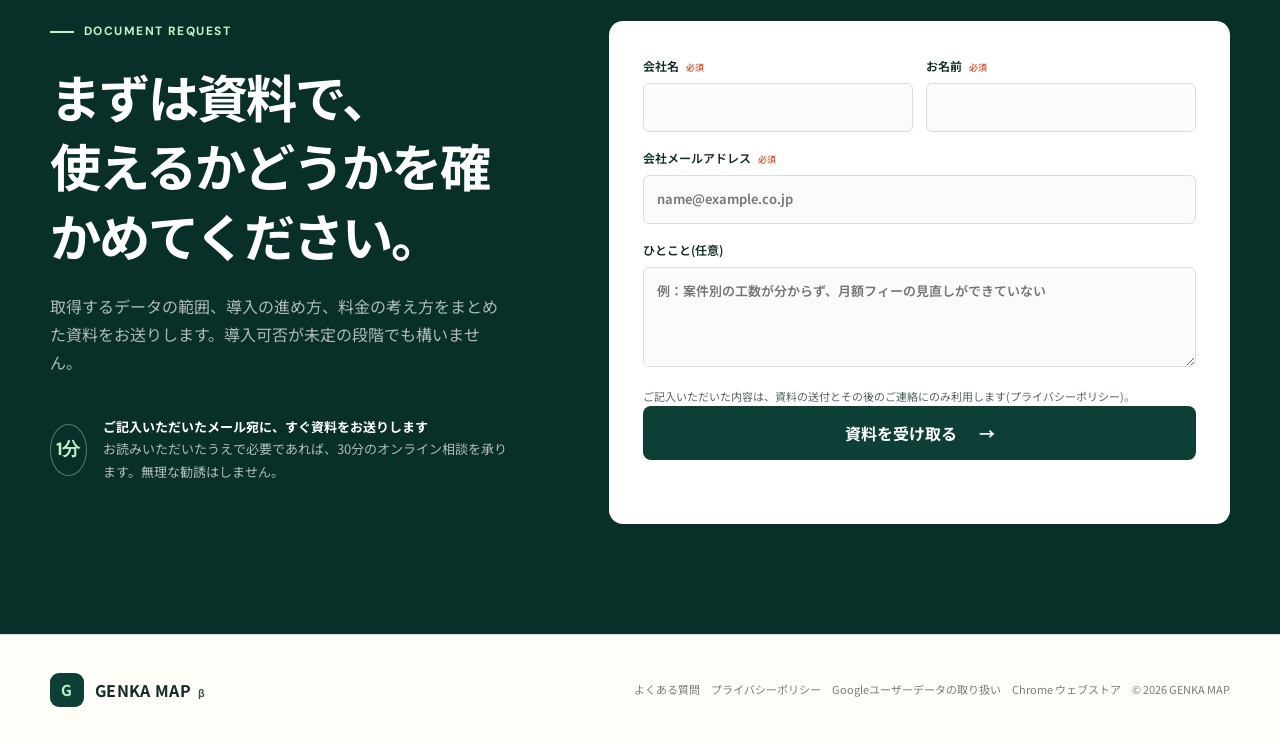
==== commit c40c9cf6: "Make the document request the landing page goal Cut the form to company, name, email and an optional" ====
--- a/index.html
+++ b/index.html
@@ -26,6 +26,7 @@
   <link rel="preconnect" href="https://fonts.gstatic.com" crossorigin>
   <link href="https://fonts.googleapis.com/css2?family=DM+Sans:wght@500;600;700&amp;family=Noto+Sans+JP:wght@400;500;600;700&amp;display=swap" rel="stylesheet">
   <link rel="stylesheet" href="./styles.css?v=074db91b">
+  <script src="./analytics.js?v=4779f2a9" defer></script>
 </head>
 <body>
   <header class="site-header">
@@ -36,7 +37,7 @@
     <nav aria-label="メインナビゲーション">
       <a href="#how">仕組み</a>
       <a href="./faq.html">よくある質問</a>
-      <a class="nav-cta" href="#contact">PoCに相談する</a>
+      <a class="nav-cta" href="#contact" data-track="ヘッダーCTA">資料を請求する</a>
     </nav>
   </header>
 
@@ -47,8 +48,8 @@
         <h1>赤字案件と薄利案件を、<br><em>撲滅する。</em></h1>
         <p class="hero-lead">利益を最も削るのは人件費です。しかし「どの案件に誰が何時間使ったか」を正確に持っている会社はほとんどありません。GENKA MAPは、Chromeのブラウザ作業時間とGoogleカレンダーの予定を取得して自動集計する工数・原価管理アプリです。勘と自己申告に頼っていた案件別の損益を、値上げ・撤退・体制変更を判断できる数字に変えます。</p>
         <div class="hero-actions">
-          <a class="button button-primary" href="#contact">3ヶ月PoCを相談する <span aria-hidden="true">→</span></a>
-          <a class="button button-ghost" href="#demo">画面イメージを見る</a>
+          <a class="button button-primary" href="#contact" data-track="ヒーローCTA">資料を請求する(無料) <span aria-hidden="true">→</span></a>
+          <a class="button button-ghost" href="#demo" data-track="画面イメージ">画面イメージを見る</a>
         </div>
         <p class="microcopy">対象10〜30名から開始 ／ Chrome拡張＋Googleカレンダー ／ PoC価格は個別相談</p>
       </div>
@@ -179,54 +180,21 @@
     <section class="contact" id="contact">
       <div class="section-shell contact-grid">
         <div>
-          <p class="eyebrow light"><span></span>Early partner program</p>
-          <h2>自社の案件原価を、<br>一度きちんと見てみませんか。</h2>
-          <p>まだβ版です。だからこそ、実際の運用に合わせて帰属ルールやレポートを一緒に設計します。導入可否が未定でも構いません。</p>
-          <div class="contact-note"><span>30</span><p><b>30分のオンライン相談</b><br>現在の工数管理と、見たい案件収支を伺います。</p></div>
+          <p class="eyebrow light"><span></span>Document request</p>
+          <h2>まずは資料で、<br>使えるかどうかを確かめてください。</h2>
+          <p>取得するデータの範囲、導入の進め方、料金の考え方をまとめた資料をお送りします。導入可否が未定の段階でも構いません。</p>
+          <div class="contact-note"><span>1分</span><p><b>ご記入いただいたメール宛に、すぐ資料をお送りします</b><br>お読みいただいたうえで必要であれば、30分のオンライン相談を承ります。無理な勧誘はしません。</p></div>
         </div>
         <form id="lead-form" novalidate>
           <div class="form-row">
             <label>会社名 <span>必須</span><input name="company" autocomplete="organization" required maxlength="100"></label>
             <label>お名前 <span>必須</span><input name="name" autocomplete="name" required maxlength="80"></label>
           </div>
-          <div class="form-row">
-            <label>会社メールアドレス <span>必須</span><input type="email" name="email" autocomplete="email" required maxlength="120"></label>
-            <label>電話番号 <span>必須</span><input type="tel" name="phone" autocomplete="tel" required maxlength="16" placeholder="090-1234-5678"></label>
-          </div>
-          <label>工数を可視化したい人数
-            <select name="teamSize">
-              <option value="">選択してください</option>
-              <option>10名未満</option><option>10〜30名</option><option>31〜100名</option><option>101〜300名</option><option>301名以上</option>
-            </select>
-          </label>
-          <label>現在の課題(任意)<textarea name="challenge" maxlength="1000" placeholder="例：案件別の工数が分からず、月額フィーの見直しができていない"></textarea></label>
-          <div class="form-row">
-            <label>オンライン相談の第1希望日 <span>必須</span>
-              <select name="preferredDate1" required><option value="">読み込み中…</option></select>
-            </label>
-            <label>時間 <span>必須</span>
-              <select name="preferredTime1" required disabled><option value="">先に日付を選択</option></select>
-            </label>
-          </div>
-          <div class="form-row">
-            <label>第2希望日(任意)
-              <select name="preferredDate2"><option value="">指定なし</option></select>
-            </label>
-            <label>時間
-              <select name="preferredTime2" disabled><option value="">先に日付を選択</option></select>
-            </label>
-          </div>
-          <div class="form-row">
-            <label>第3希望日(任意)
-              <select name="preferredDate3"><option value="">指定なし</option></select>
-            </label>
-            <label>時間
-              <select name="preferredTime3" disabled><option value="">先に日付を選択</option></select>
-            </label>
-          </div>
+          <label>会社メールアドレス <span>必須</span><input type="email" name="email" autocomplete="email" required maxlength="120" placeholder="name@example.co.jp"></label>
+          <label>ひとこと(任意)<textarea name="challenge" maxlength="1000" placeholder="例：案件別の工数が分からず、月額フィーの見直しができていない"></textarea></label>
           <label class="honeypot" aria-hidden="true">Webサイト<input name="website" tabindex="-1" autocomplete="off"></label>
-          <p class="form-note">送信いただいた内容は、PoC相談のご連絡にのみ利用します(<a href="./privacy.html">プライバシーポリシー</a>)。</p>
-          <button class="button button-light" type="submit">相談内容を送信する <span aria-hidden="true">→</span></button>
+          <p class="form-note">ご記入いただいた内容は、資料の送付とその後のご連絡にのみ利用します(<a href="./privacy.html">プライバシーポリシー</a>)。</p>
+          <button class="button button-light" type="submit">資料を受け取る <span aria-hidden="true">→</span></button>
           <p class="form-status" id="form-status" role="status" aria-live="polite"></p>
         </form>
       </div>
@@ -235,8 +203,8 @@
 
   <footer>
     <a class="brand" href="#top"><span class="brand-mark" aria-hidden="true">G</span><span>GENKA MAP <small>β</small></span></a>
-    <p><a href="./faq.html">よくある質問</a>　<a href="./privacy.html">プライバシーポリシー</a>　<a href="./privacy.html#google-data">Googleユーザーデータの取り扱い</a>　<a href="https://chromewebstore.google.com/detail/genka-map/cpkedonbpkdpkkopalegfcmphghfmioj">Chrome ウェブストア</a>　© 2026 GENKA MAP</p>
+    <p><a href="./faq.html">よくある質問</a>　<a href="./privacy.html">プライバシーポリシー</a>　<a href="./privacy.html#google-data">Googleユーザーデータの取り扱い</a>　<a href="https://chromewebstore.google.com/detail/genka-map/cpkedonbpkdpkkopalegfcmphghfmioj" data-track="Chromeウェブストア">Chrome ウェブストア</a>　© 2026 GENKA MAP</p>
   </footer>
-  <script src="./script.js?v=30c8ab54"></script>
+  <script src="./script.js?v=3213cccd"></script>
 </body>
 </html>
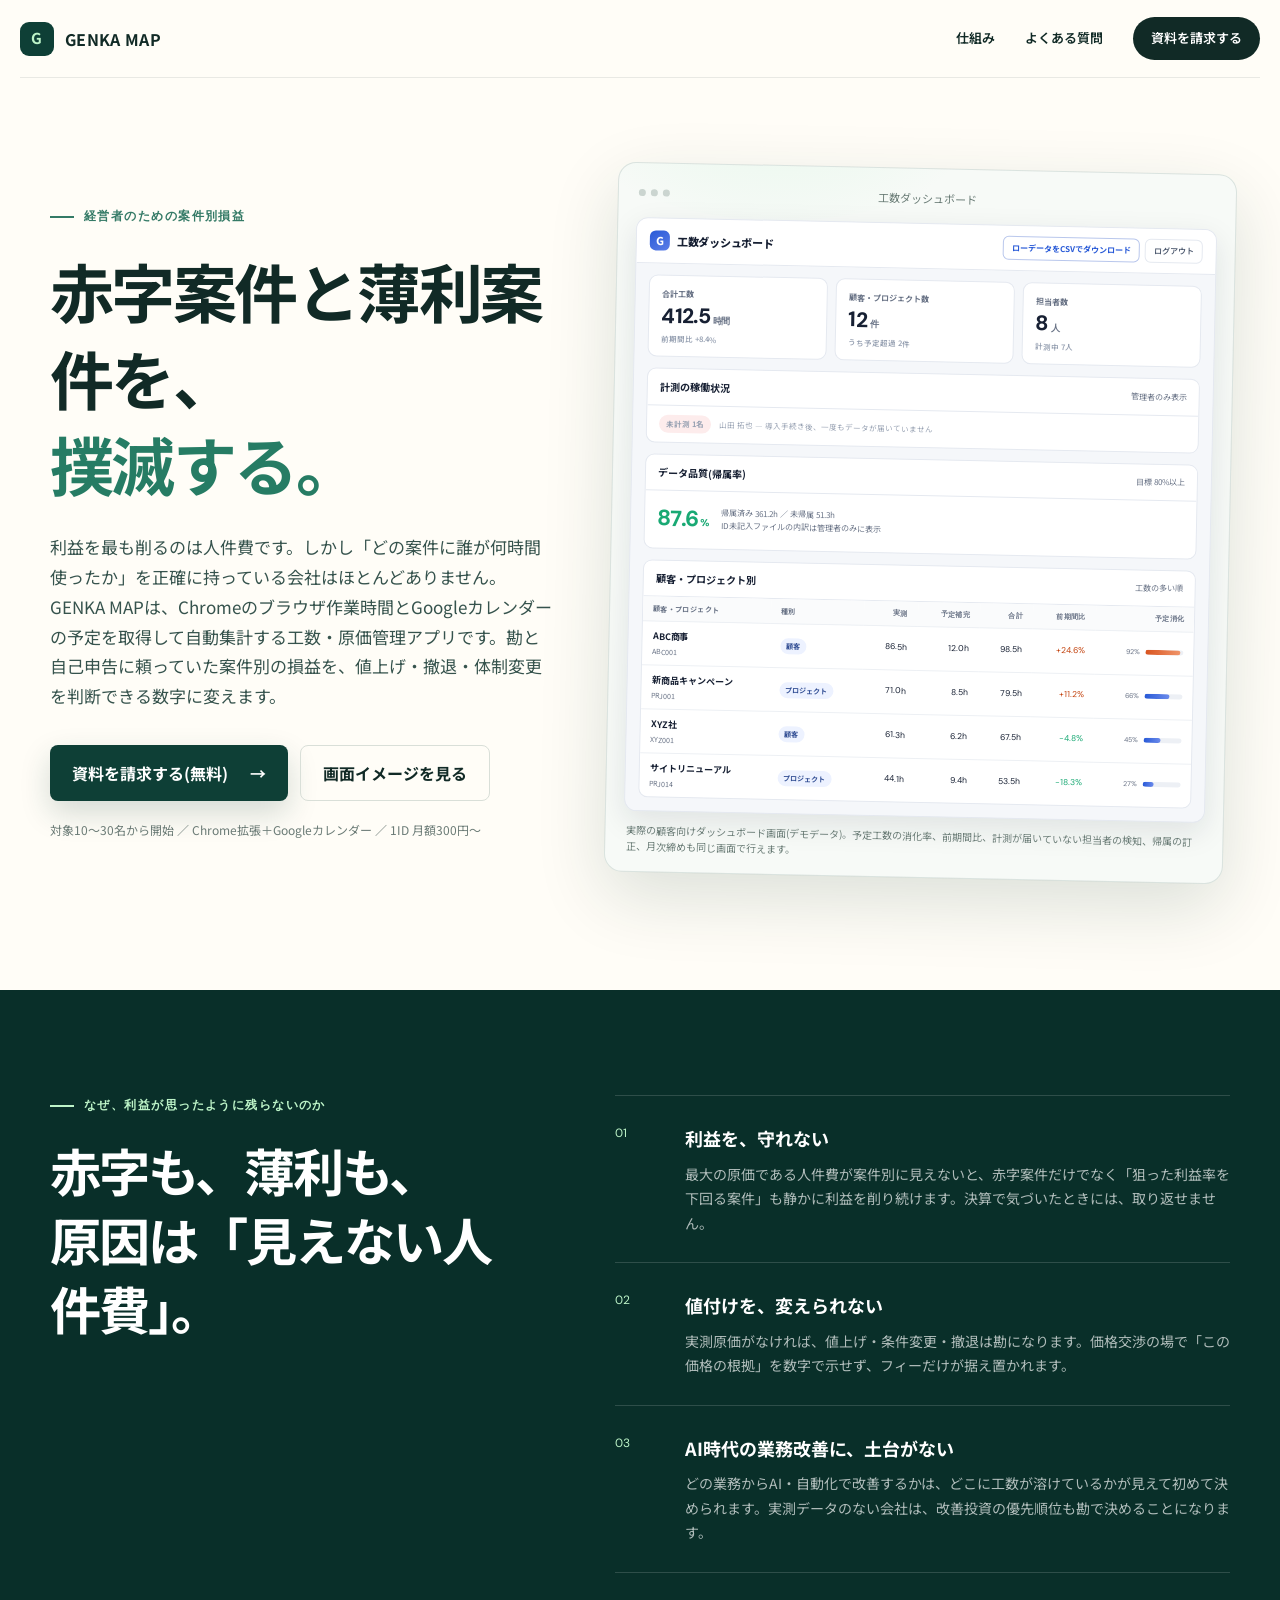
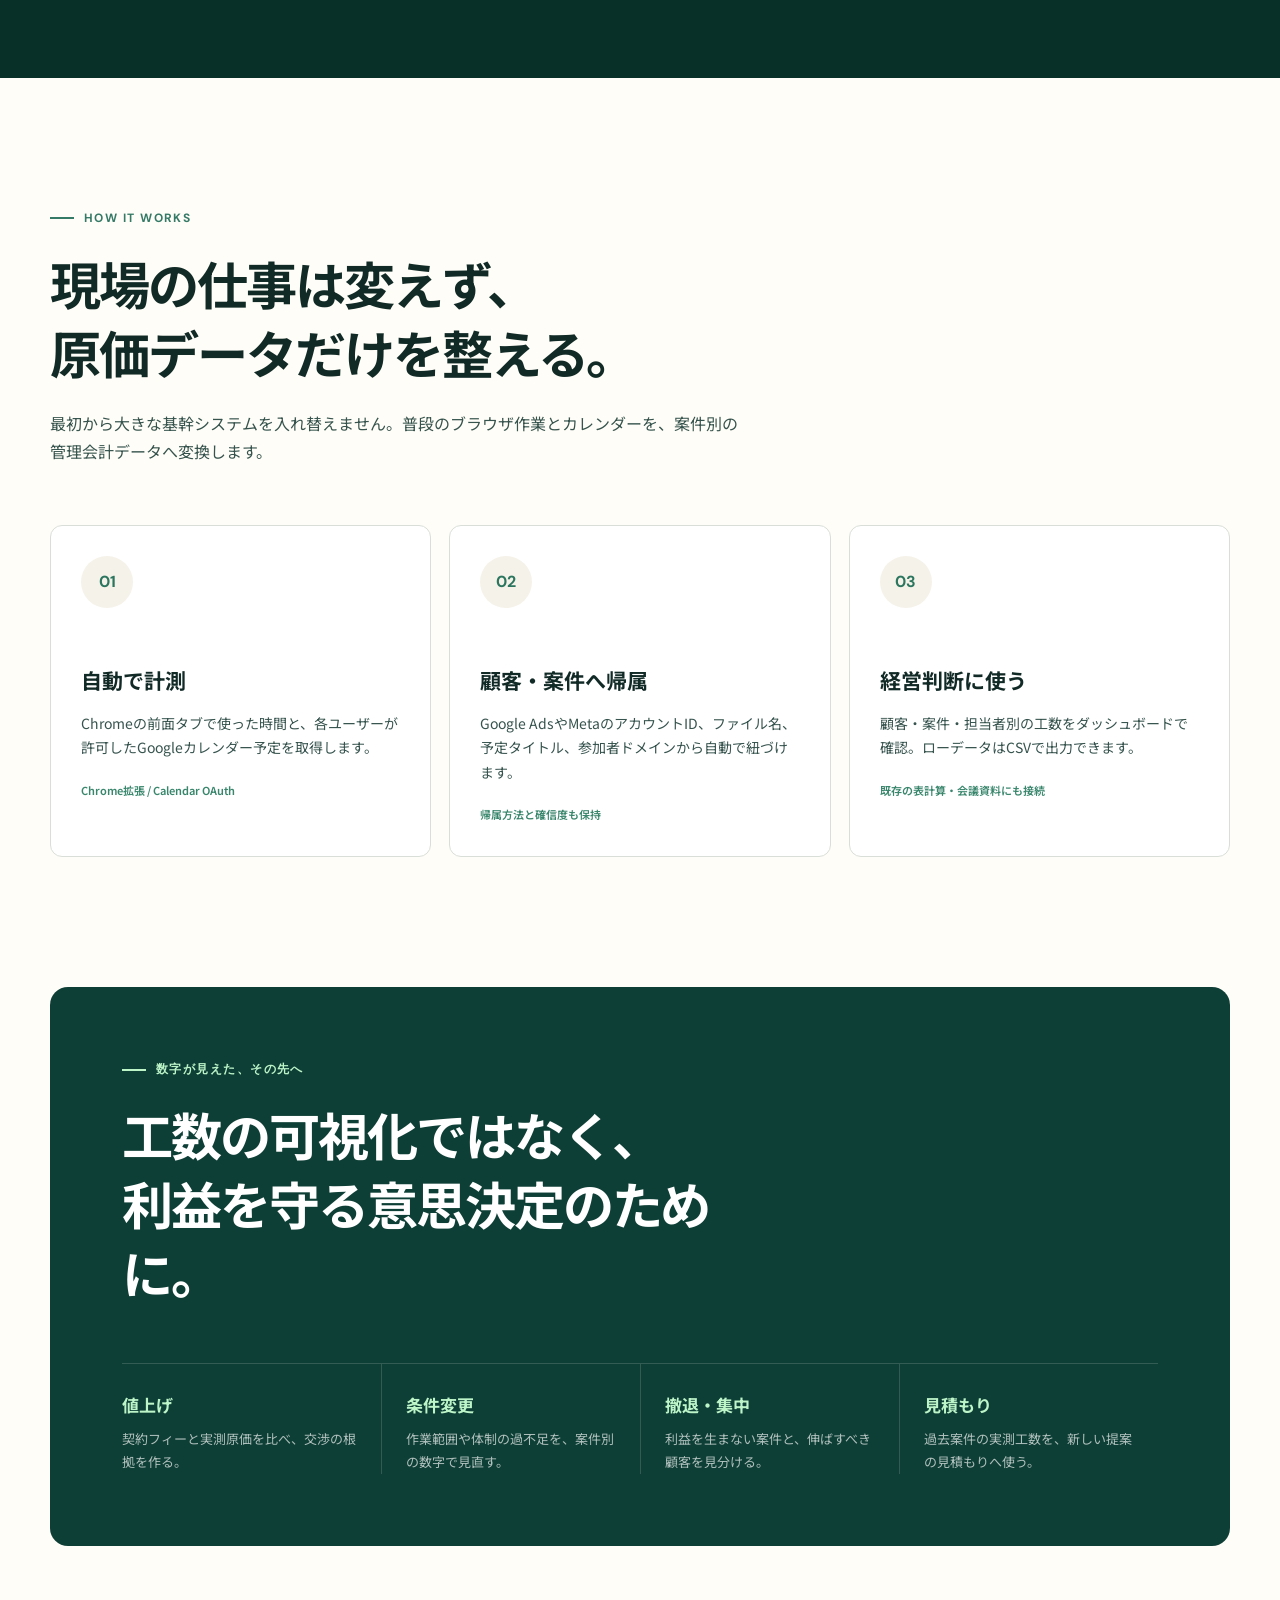
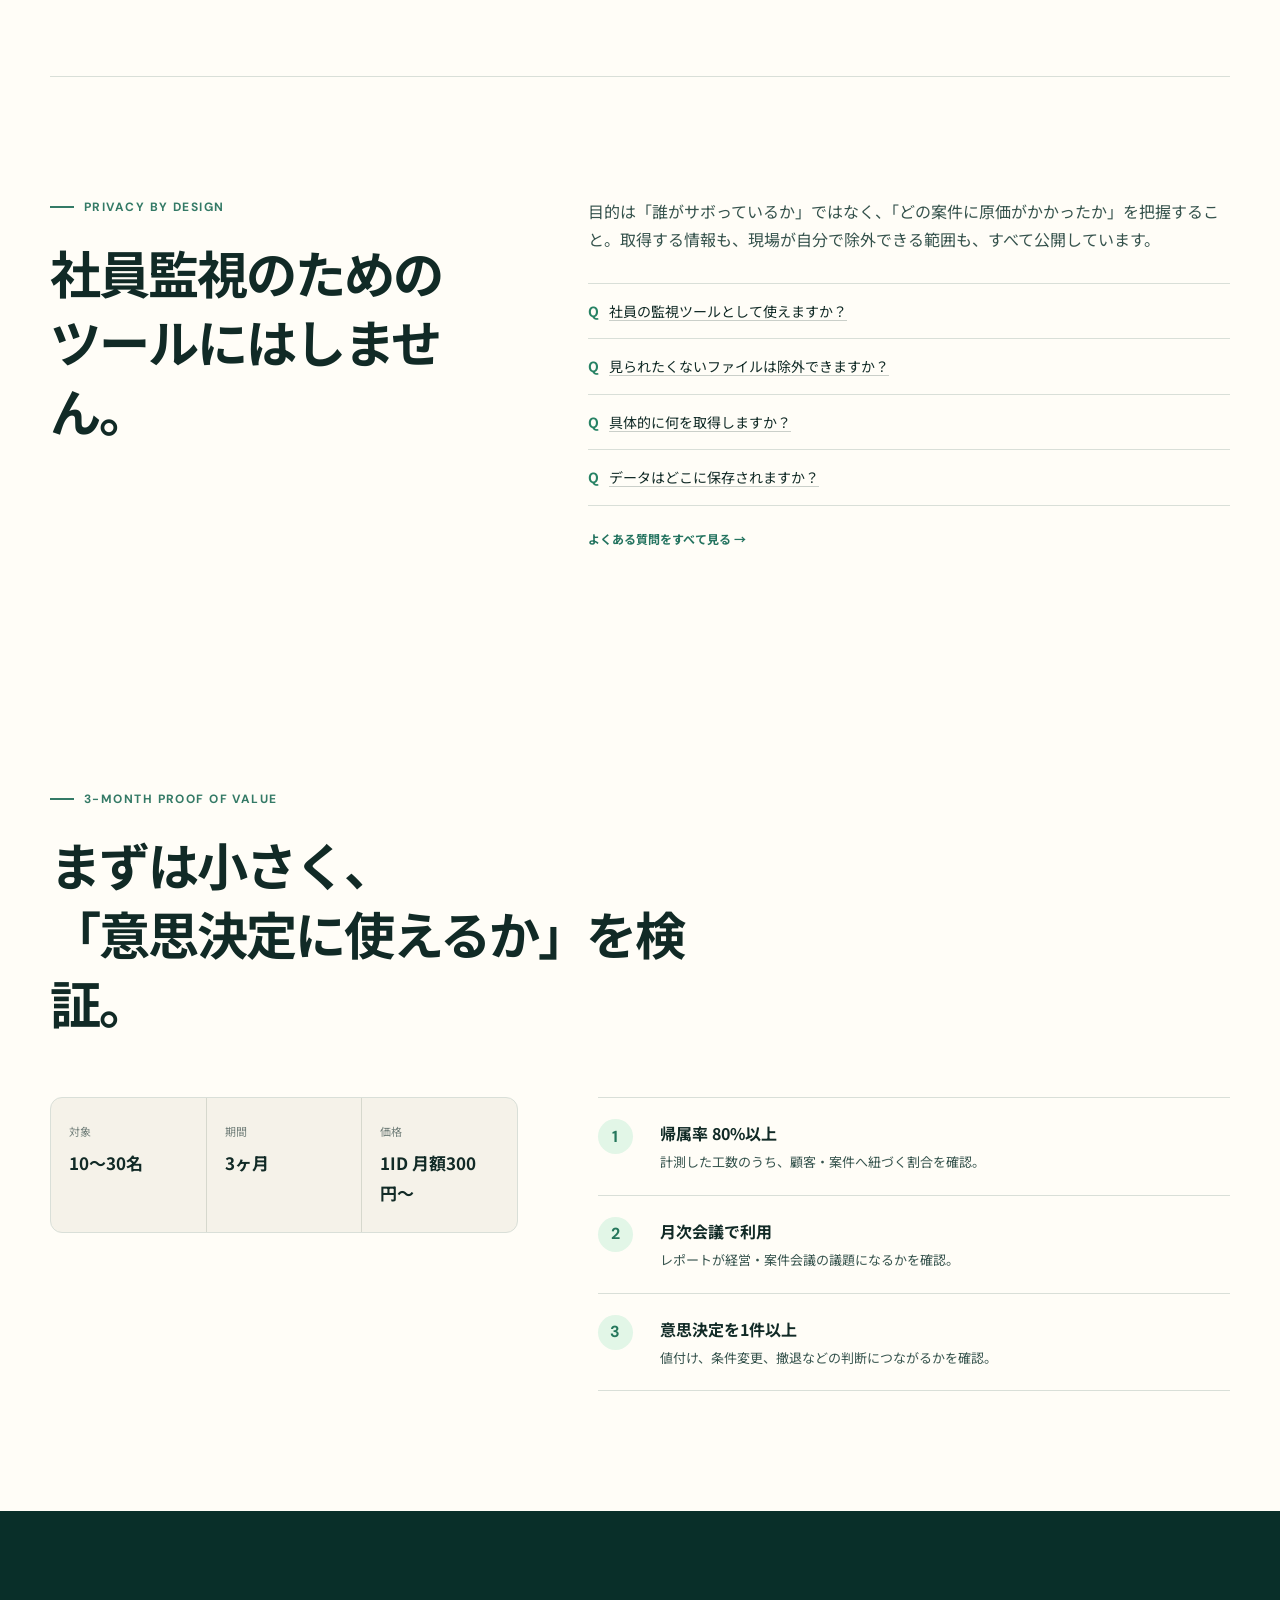
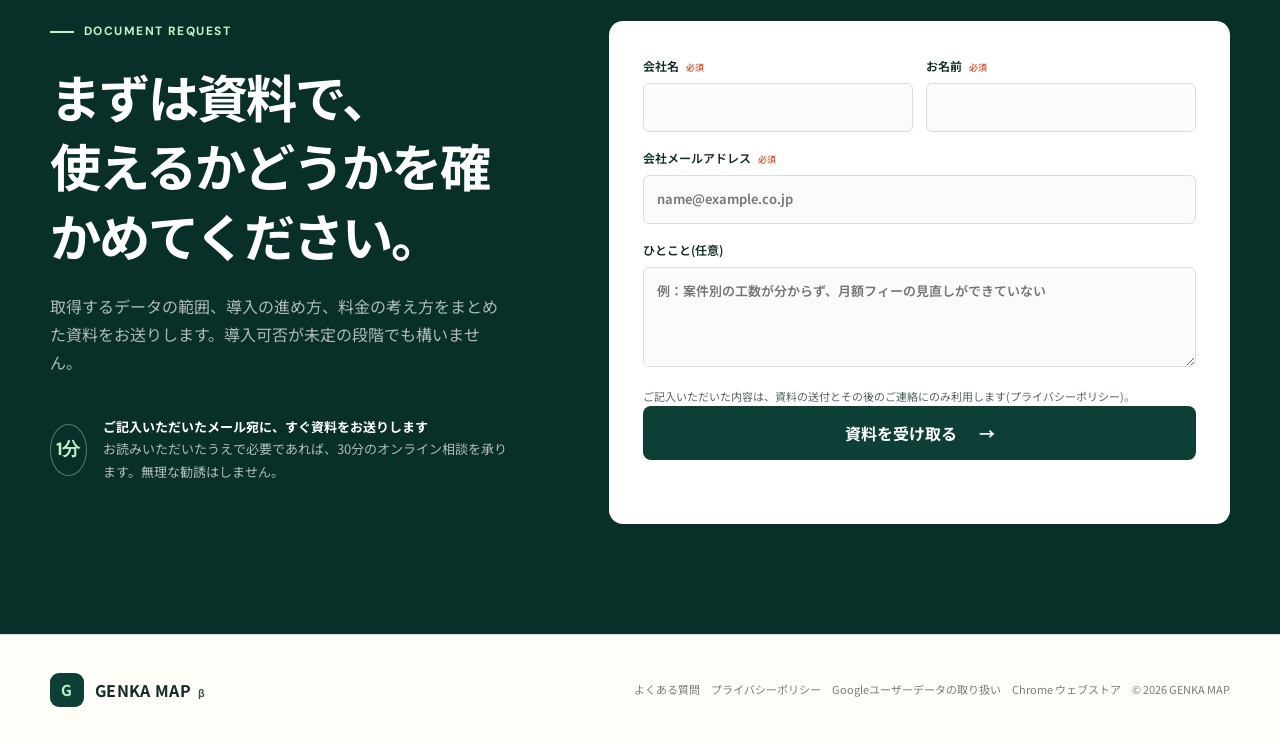
==== commit 06b03735: "Put a price on the landing page Co-Authored-By: Claude Opus 5 <noreply@anthropic.com>" ====
--- a/index.html
+++ b/index.html
@@ -51,7 +51,7 @@
           <a class="button button-primary" href="#contact" data-track="ヒーローCTA">資料を請求する(無料) <span aria-hidden="true">→</span></a>
           <a class="button button-ghost" href="#demo" data-track="画面イメージ">画面イメージを見る</a>
         </div>
-        <p class="microcopy">対象10〜30名から開始 ／ Chrome拡張＋Googleカレンダー ／ PoC価格は個別相談</p>
+        <p class="microcopy">対象10〜30名から開始 ／ Chrome拡張＋Googleカレンダー ／ 1ID 月額300円〜</p>
       </div>
 
       <div class="hero-visual" id="demo" aria-label="実際の顧客向けダッシュボード画面(デモデータ)">
@@ -167,7 +167,7 @@
         <div class="poc-summary">
           <div><span>対象</span><strong>10〜30名</strong></div>
           <div><span>期間</span><strong>3ヶ月</strong></div>
-          <div><span>価格</span><strong>個別相談</strong></div>
+          <div><span>価格</span><strong>1ID 月額300円〜</strong></div>
         </div>
         <ol>
           <li><span>1</span><div><b>帰属率 80%以上</b><p>計測した工数のうち、顧客・案件へ紐づく割合を確認。</p></div></li>
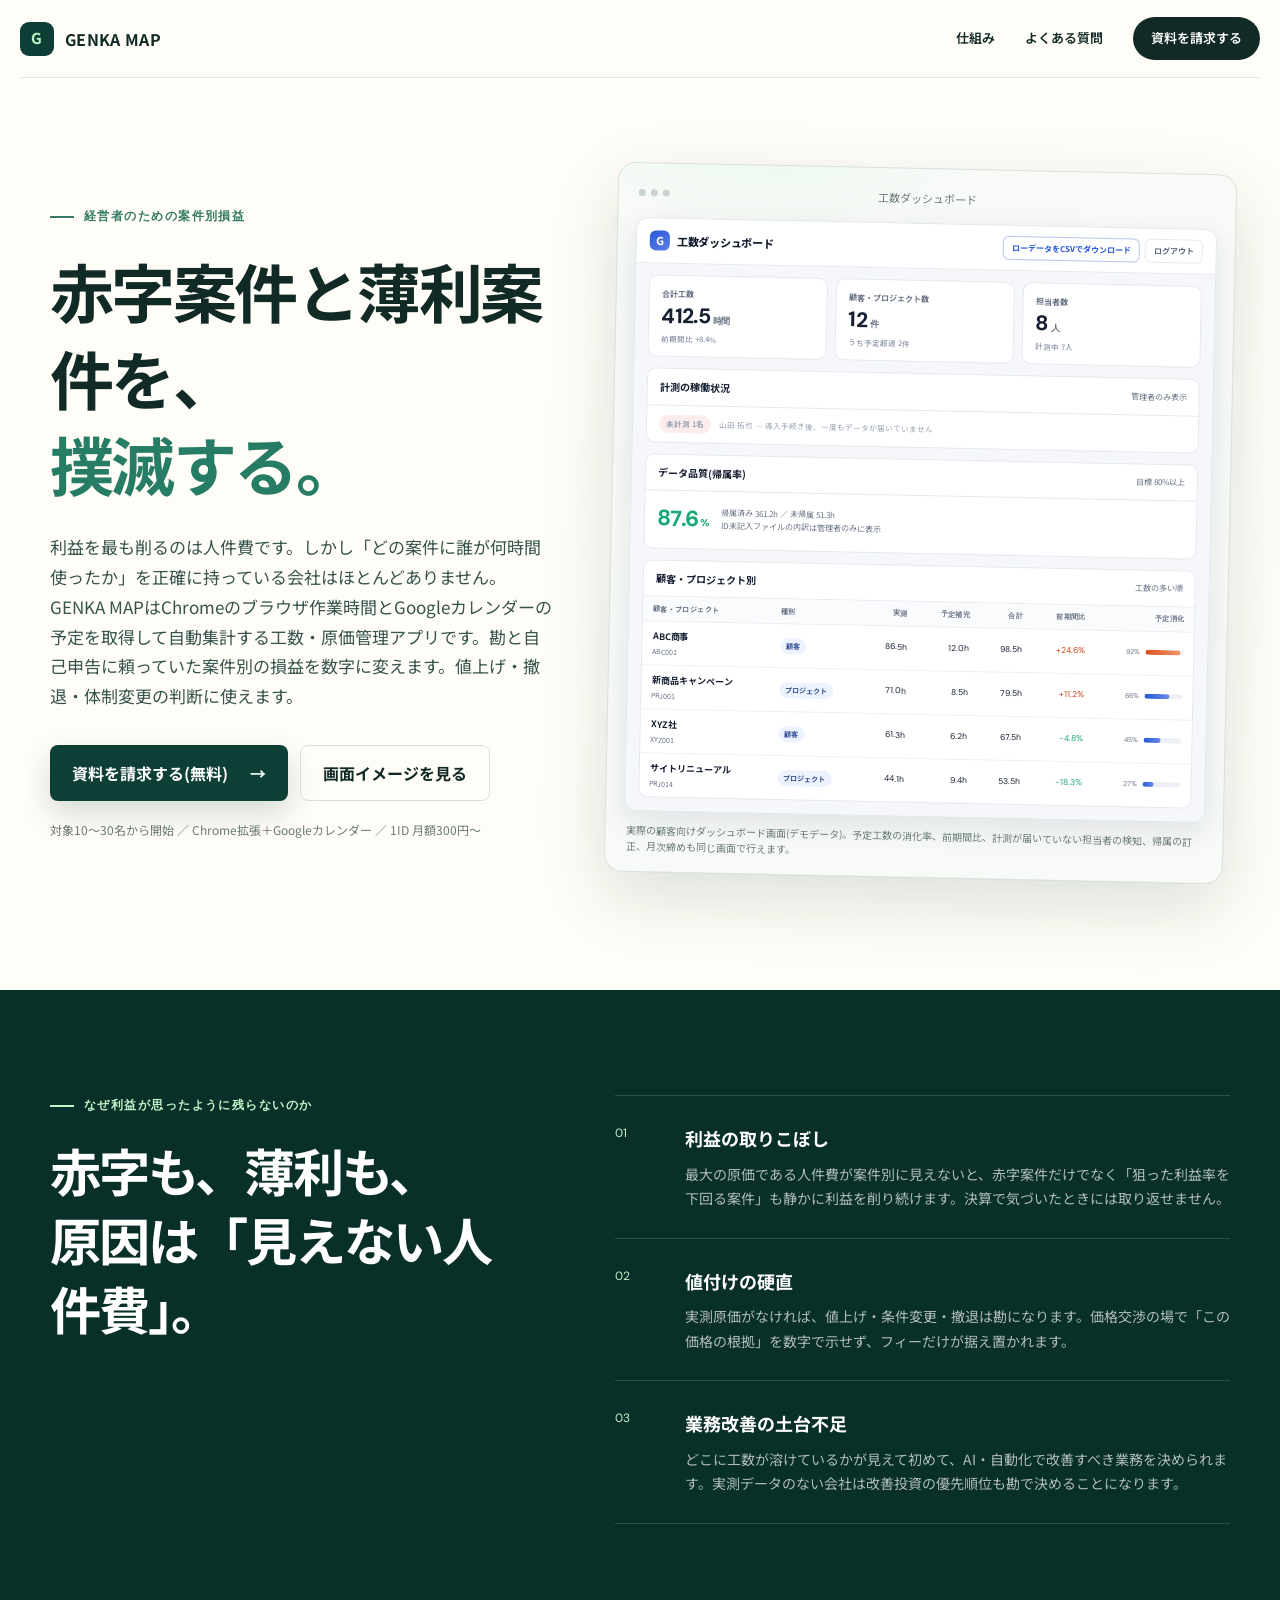
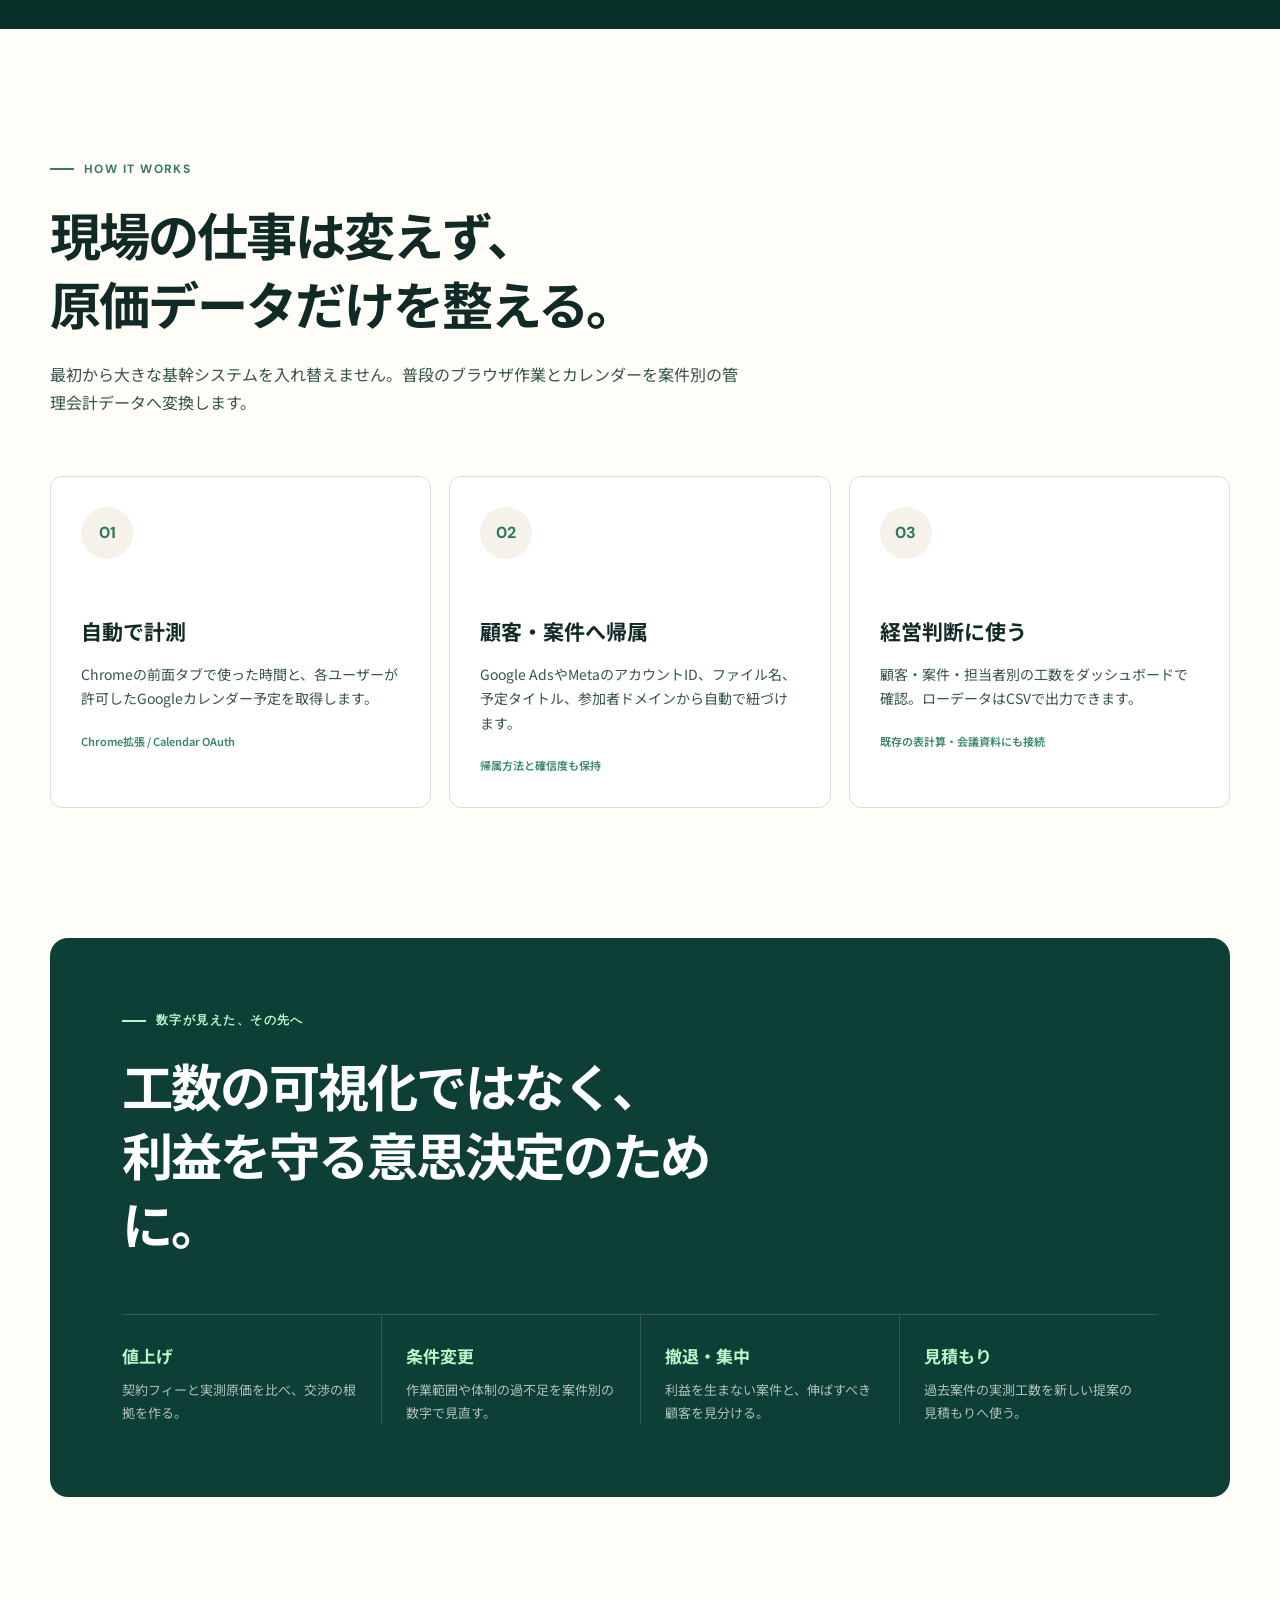
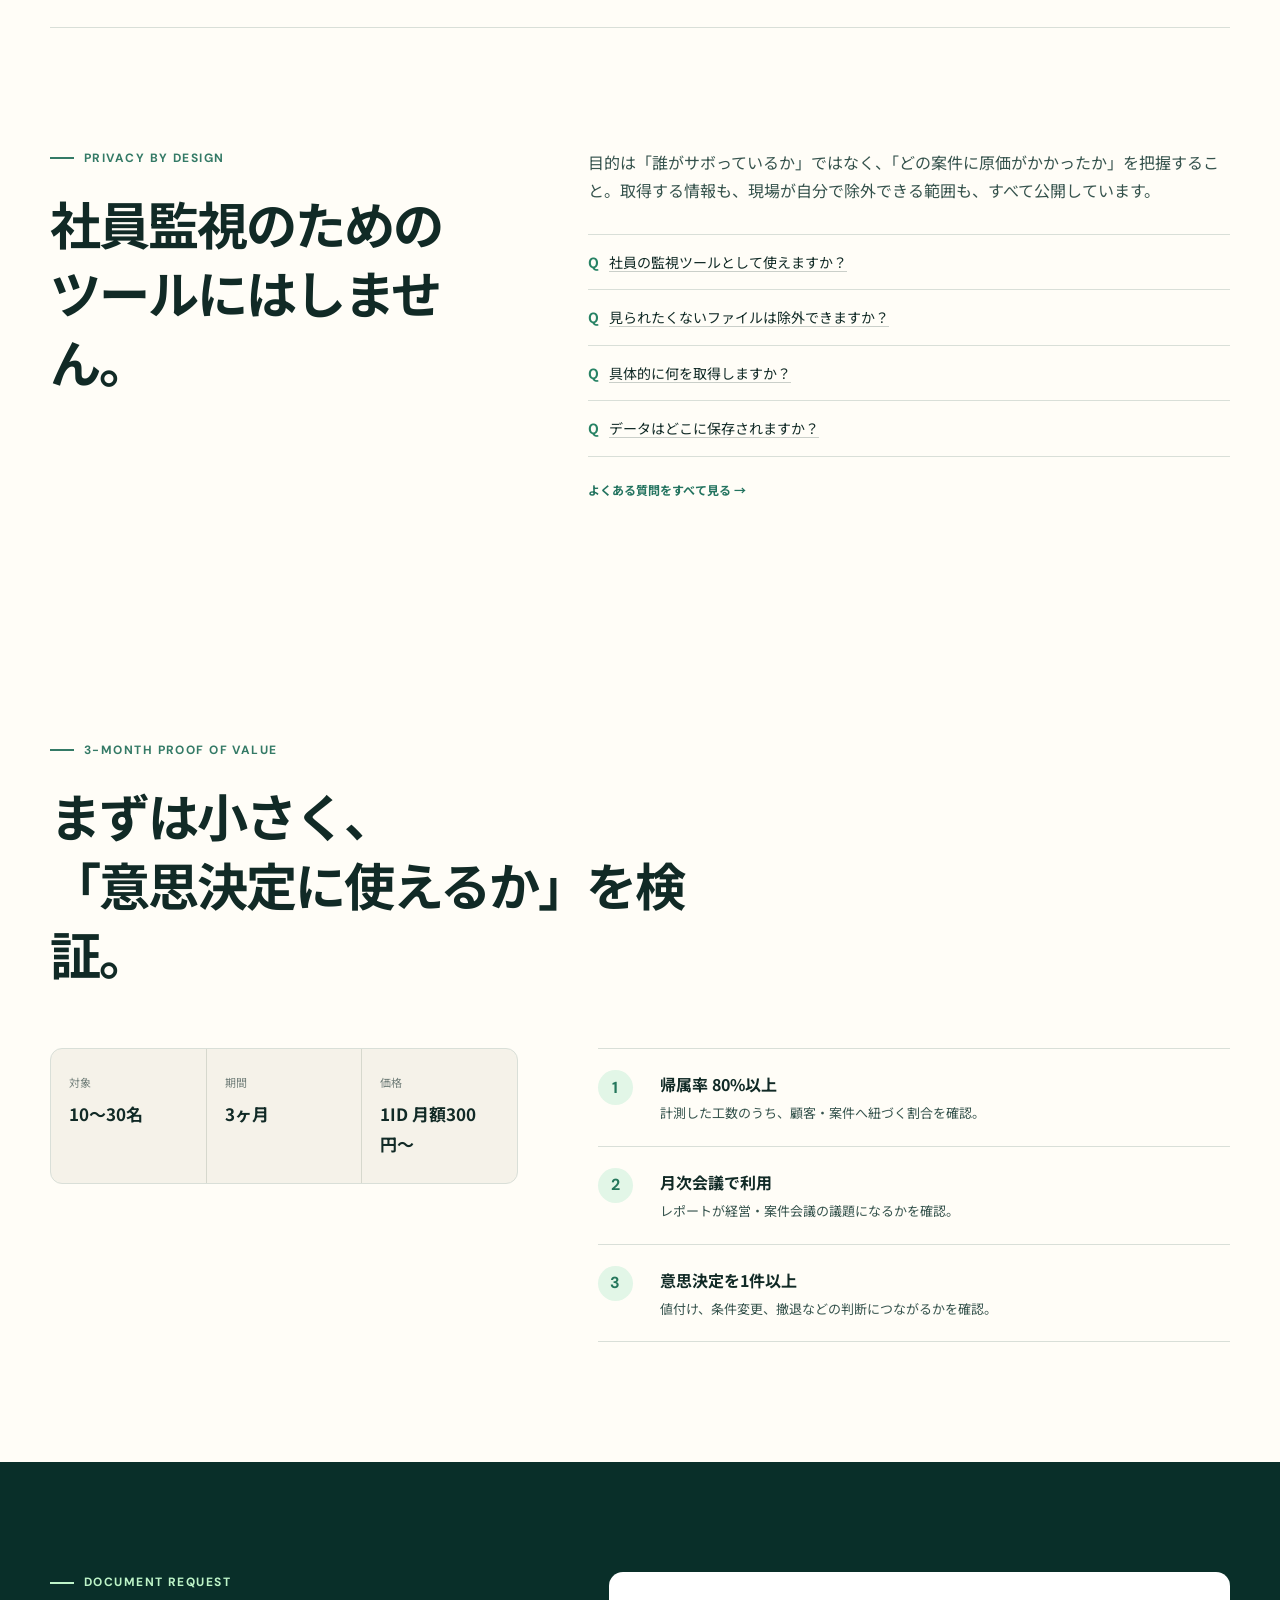
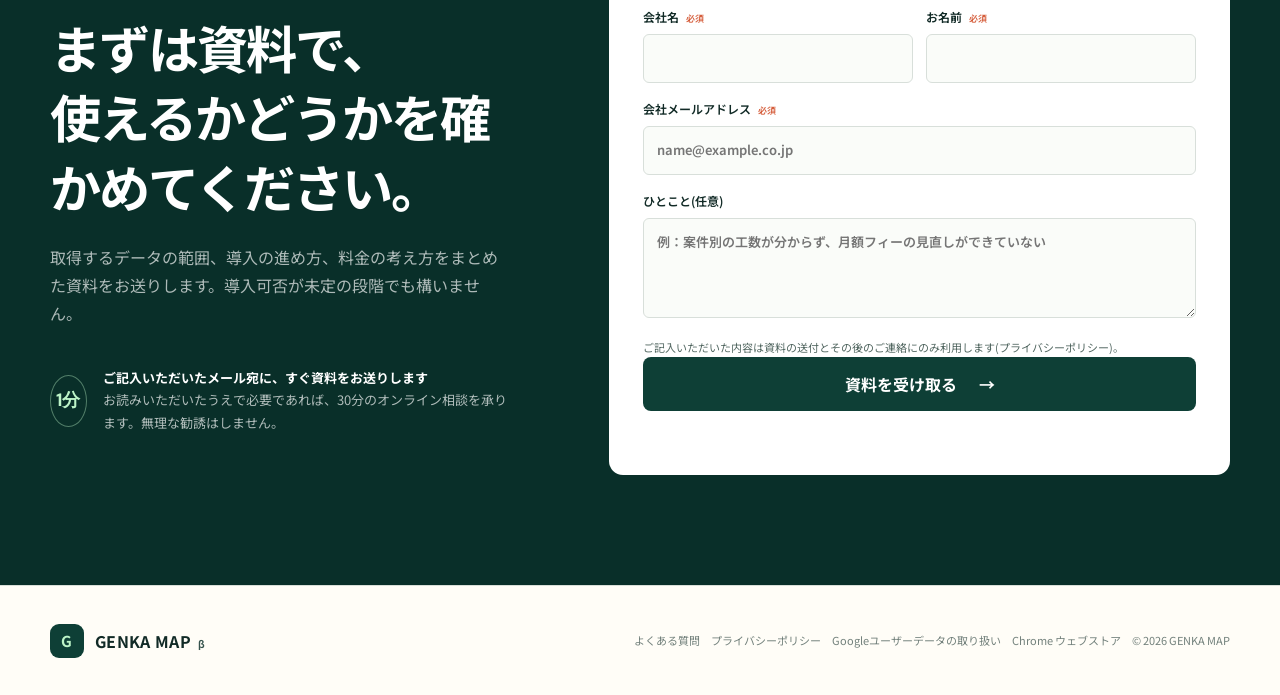
==== commit 1e770589: "Tighten the landing page copy to the house style Co-Authored-By: Claude Opus 5 <noreply@anthropic.co" ====
--- a/index.html
+++ b/index.html
@@ -46,7 +46,7 @@
       <div class="hero-copy">
         <p class="eyebrow"><span></span>経営者のための案件別損益</p>
         <h1>赤字案件と薄利案件を、<br><em>撲滅する。</em></h1>
-        <p class="hero-lead">利益を最も削るのは人件費です。しかし「どの案件に誰が何時間使ったか」を正確に持っている会社はほとんどありません。GENKA MAPは、Chromeのブラウザ作業時間とGoogleカレンダーの予定を取得して自動集計する工数・原価管理アプリです。勘と自己申告に頼っていた案件別の損益を、値上げ・撤退・体制変更を判断できる数字に変えます。</p>
+        <p class="hero-lead">利益を最も削るのは人件費です。しかし「どの案件に誰が何時間使ったか」を正確に持っている会社はほとんどありません。GENKA MAPはChromeのブラウザ作業時間とGoogleカレンダーの予定を取得して自動集計する工数・原価管理アプリです。勘と自己申告に頼っていた案件別の損益を数字に変えます。値上げ・撤退・体制変更の判断に使えます。</p>
         <div class="hero-actions">
           <a class="button button-primary" href="#contact" data-track="ヒーローCTA">資料を請求する(無料) <span aria-hidden="true">→</span></a>
           <a class="button button-ghost" href="#demo" data-track="画面イメージ">画面イメージを見る</a>
@@ -104,13 +104,13 @@
     <section class="problem-band">
       <div class="section-shell problem-grid">
         <div>
-          <p class="eyebrow light"><span></span>なぜ、利益が思ったように残らないのか</p>
+          <p class="eyebrow light"><span></span>なぜ利益が思ったように残らないのか</p>
           <h2>赤字も、薄利も、<br>原因は「見えない人件費」。</h2>
         </div>
         <div class="problem-list">
-          <article><span>01</span><div><h3>利益を、守れない</h3><p>最大の原価である人件費が案件別に見えないと、赤字案件だけでなく「狙った利益率を下回る案件」も静かに利益を削り続けます。決算で気づいたときには、取り返せません。</p></div></article>
-          <article><span>02</span><div><h3>値付けを、変えられない</h3><p>実測原価がなければ、値上げ・条件変更・撤退は勘になります。価格交渉の場で「この価格の根拠」を数字で示せず、フィーだけが据え置かれます。</p></div></article>
-          <article><span>03</span><div><h3>AI時代の業務改善に、土台がない</h3><p>どの業務からAI・自動化で改善するかは、どこに工数が溶けているかが見えて初めて決められます。実測データのない会社は、改善投資の優先順位も勘で決めることになります。</p></div></article>
+          <article><span>01</span><div><h3>利益の取りこぼし</h3><p>最大の原価である人件費が案件別に見えないと、赤字案件だけでなく「狙った利益率を下回る案件」も静かに利益を削り続けます。決算で気づいたときには取り返せません。</p></div></article>
+          <article><span>02</span><div><h3>値付けの硬直</h3><p>実測原価がなければ、値上げ・条件変更・撤退は勘になります。価格交渉の場で「この価格の根拠」を数字で示せず、フィーだけが据え置かれます。</p></div></article>
+          <article><span>03</span><div><h3>業務改善の土台不足</h3><p>どこに工数が溶けているかが見えて初めて、AI・自動化で改善すべき業務を決められます。実測データのない会社は改善投資の優先順位も勘で決めることになります。</p></div></article>
         </div>
       </div>
     </section>
@@ -119,7 +119,7 @@
       <div class="section-heading">
         <p class="eyebrow"><span></span>How it works</p>
         <h2>現場の仕事は変えず、<br>原価データだけを整える。</h2>
-        <p>最初から大きな基幹システムを入れ替えません。普段のブラウザ作業とカレンダーを、案件別の管理会計データへ変換します。</p>
+        <p>最初から大きな基幹システムを入れ替えません。普段のブラウザ作業とカレンダーを案件別の管理会計データへ変換します。</p>
       </div>
       <div class="steps">
         <article><div class="step-icon">01</div><h3>自動で計測</h3><p>Chromeの前面タブで使った時間と、各ユーザーが許可したGoogleカレンダー予定を取得します。</p><small>Chrome拡張 / Calendar OAuth</small></article>
@@ -134,9 +134,9 @@
         <h2>工数の可視化ではなく、<br>利益を守る意思決定のために。</h2>
         <div class="decision-points">
           <div><b>値上げ</b><p>契約フィーと実測原価を比べ、交渉の根拠を作る。</p></div>
-          <div><b>条件変更</b><p>作業範囲や体制の過不足を、案件別の数字で見直す。</p></div>
+          <div><b>条件変更</b><p>作業範囲や体制の過不足を案件別の数字で見直す。</p></div>
           <div><b>撤退・集中</b><p>利益を生まない案件と、伸ばすべき顧客を見分ける。</p></div>
-          <div><b>見積もり</b><p>過去案件の実測工数を、新しい提案の見積もりへ使う。</p></div>
+          <div><b>見積もり</b><p>過去案件の実測工数を新しい提案の見積もりへ使う。</p></div>
         </div>
       </div>
     </section>
@@ -193,7 +193,7 @@
           <label>会社メールアドレス <span>必須</span><input type="email" name="email" autocomplete="email" required maxlength="120" placeholder="name@example.co.jp"></label>
           <label>ひとこと(任意)<textarea name="challenge" maxlength="1000" placeholder="例：案件別の工数が分からず、月額フィーの見直しができていない"></textarea></label>
           <label class="honeypot" aria-hidden="true">Webサイト<input name="website" tabindex="-1" autocomplete="off"></label>
-          <p class="form-note">ご記入いただいた内容は、資料の送付とその後のご連絡にのみ利用します(<a href="./privacy.html">プライバシーポリシー</a>)。</p>
+          <p class="form-note">ご記入いただいた内容は資料の送付とその後のご連絡にのみ利用します(<a href="./privacy.html">プライバシーポリシー</a>)。</p>
           <button class="button button-light" type="submit">資料を受け取る <span aria-hidden="true">→</span></button>
           <p class="form-status" id="form-status" role="status" aria-live="polite"></p>
         </form>
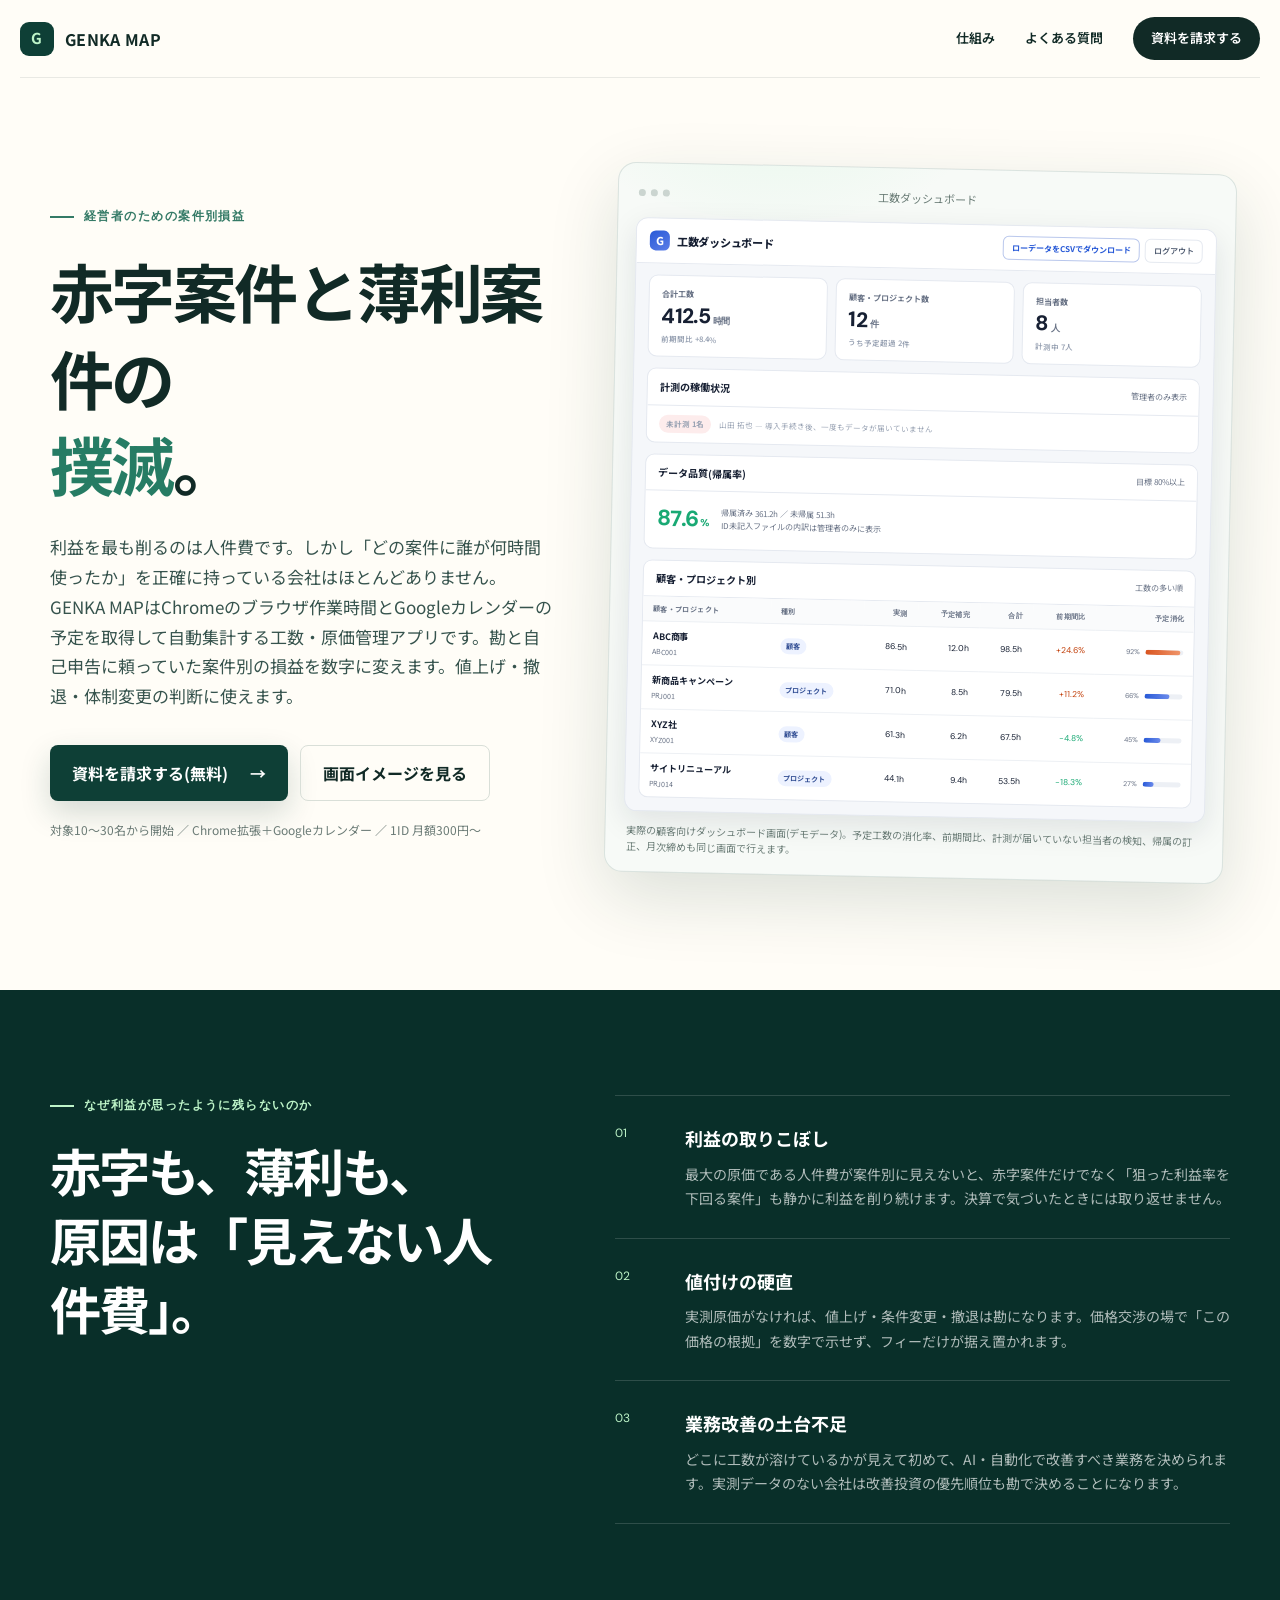
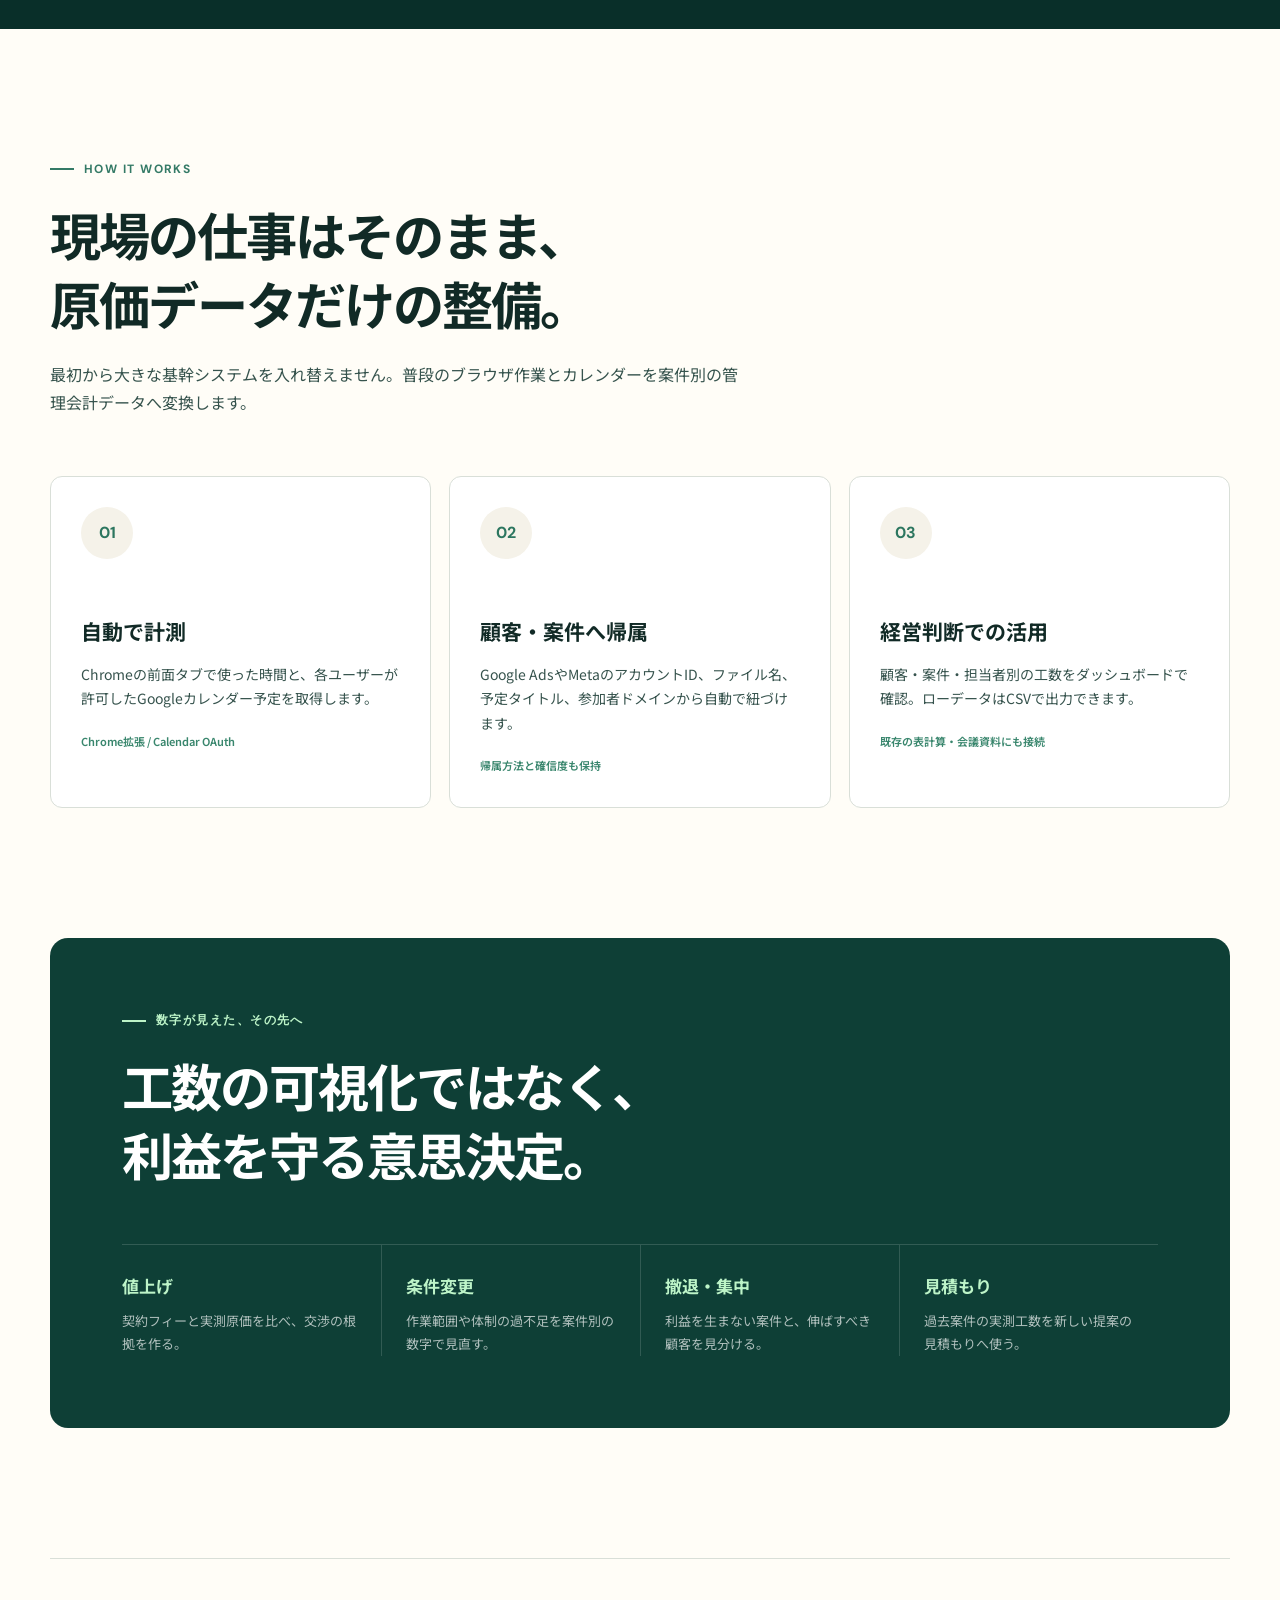
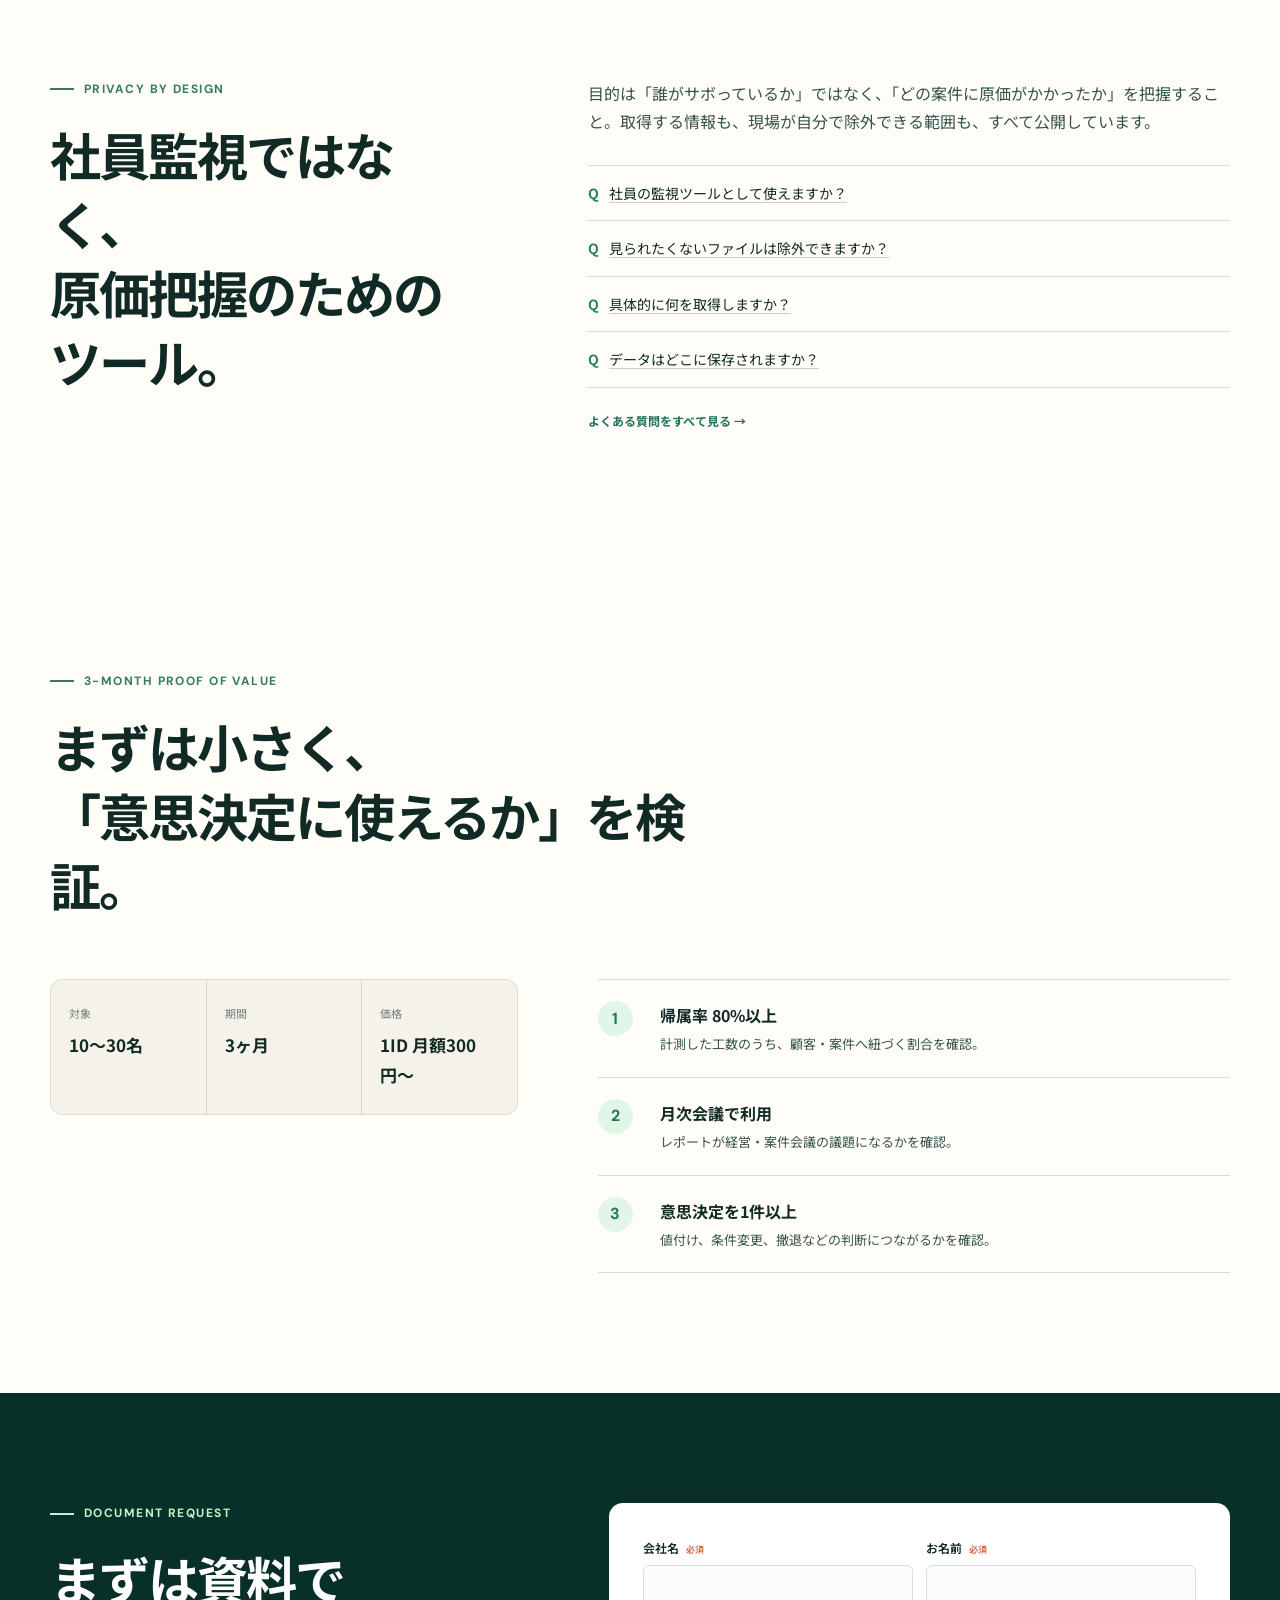
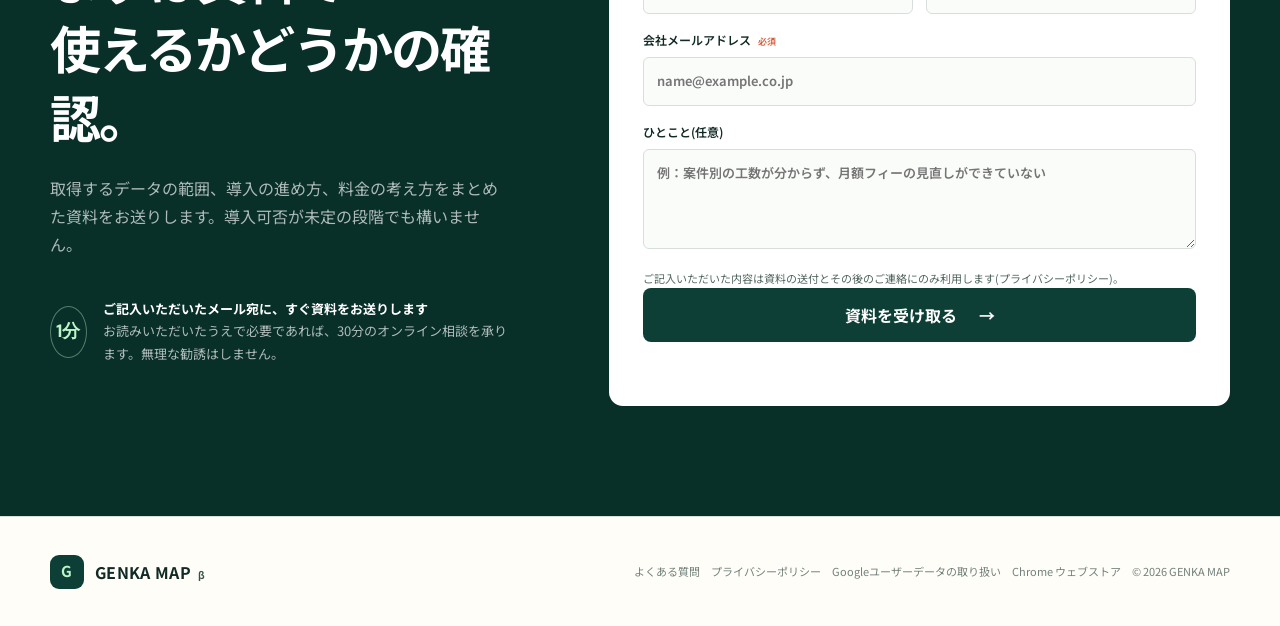
==== commit 43e7bbc2: "Publish the survey landing page and the house-style copy pass Co-Authored-By: Claude Opus 5 <noreply" ====
--- a/index.html
+++ b/index.html
@@ -25,7 +25,7 @@
   <link rel="preconnect" href="https://fonts.googleapis.com">
   <link rel="preconnect" href="https://fonts.gstatic.com" crossorigin>
   <link href="https://fonts.googleapis.com/css2?family=DM+Sans:wght@500;600;700&amp;family=Noto+Sans+JP:wght@400;500;600;700&amp;display=swap" rel="stylesheet">
-  <link rel="stylesheet" href="./styles.css?v=074db91b">
+  <link rel="stylesheet" href="./styles.css?v=cdcc364f">
   <script src="./analytics.js?v=4779f2a9" defer></script>
 </head>
 <body>
@@ -45,7 +45,7 @@
     <section class="hero section-shell">
       <div class="hero-copy">
         <p class="eyebrow"><span></span>経営者のための案件別損益</p>
-        <h1>赤字案件と薄利案件を、<br><em>撲滅する。</em></h1>
+        <h1>赤字案件と薄利案件の<br><em>撲滅</em>。</h1>
         <p class="hero-lead">利益を最も削るのは人件費です。しかし「どの案件に誰が何時間使ったか」を正確に持っている会社はほとんどありません。GENKA MAPはChromeのブラウザ作業時間とGoogleカレンダーの予定を取得して自動集計する工数・原価管理アプリです。勘と自己申告に頼っていた案件別の損益を数字に変えます。値上げ・撤退・体制変更の判断に使えます。</p>
         <div class="hero-actions">
           <a class="button button-primary" href="#contact" data-track="ヒーローCTA">資料を請求する(無料) <span aria-hidden="true">→</span></a>
@@ -118,20 +118,20 @@
     <section class="how section-shell" id="how">
       <div class="section-heading">
         <p class="eyebrow"><span></span>How it works</p>
-        <h2>現場の仕事は変えず、<br>原価データだけを整える。</h2>
+        <h2>現場の仕事はそのまま、<br>原価データだけの整備。</h2>
         <p>最初から大きな基幹システムを入れ替えません。普段のブラウザ作業とカレンダーを案件別の管理会計データへ変換します。</p>
       </div>
       <div class="steps">
         <article><div class="step-icon">01</div><h3>自動で計測</h3><p>Chromeの前面タブで使った時間と、各ユーザーが許可したGoogleカレンダー予定を取得します。</p><small>Chrome拡張 / Calendar OAuth</small></article>
         <article><div class="step-icon">02</div><h3>顧客・案件へ帰属</h3><p>Google AdsやMetaのアカウントID、ファイル名、予定タイトル、参加者ドメインから自動で紐づけます。</p><small>帰属方法と確信度も保持</small></article>
-        <article><div class="step-icon">03</div><h3>経営判断に使う</h3><p>顧客・案件・担当者別の工数をダッシュボードで確認。ローデータはCSVで出力できます。</p><small>既存の表計算・会議資料にも接続</small></article>
+        <article><div class="step-icon">03</div><h3>経営判断での活用</h3><p>顧客・案件・担当者別の工数をダッシュボードで確認。ローデータはCSVで出力できます。</p><small>既存の表計算・会議資料にも接続</small></article>
       </div>
     </section>
 
     <section class="decision section-shell">
       <div class="decision-card">
         <p class="eyebrow light"><span></span>数字が見えた、その先へ</p>
-        <h2>工数の可視化ではなく、<br>利益を守る意思決定のために。</h2>
+        <h2>工数の可視化ではなく、<br>利益を守る意思決定。</h2>
         <div class="decision-points">
           <div><b>値上げ</b><p>契約フィーと実測原価を比べ、交渉の根拠を作る。</p></div>
           <div><b>条件変更</b><p>作業範囲や体制の過不足を案件別の数字で見直す。</p></div>
@@ -144,7 +144,7 @@
     <section class="security section-shell" id="security">
       <div class="section-heading compact">
         <p class="eyebrow"><span></span>Privacy by design</p>
-        <h2>社員監視のための<br>ツールにはしません。</h2>
+        <h2>社員監視ではなく、<br>原価把握のためのツール。</h2>
       </div>
       <div class="security-content">
         <p>目的は「誰がサボっているか」ではなく、「どの案件に原価がかかったか」を把握すること。取得する情報も、現場が自分で除外できる範囲も、すべて公開しています。</p>
@@ -181,7 +181,7 @@
       <div class="section-shell contact-grid">
         <div>
           <p class="eyebrow light"><span></span>Document request</p>
-          <h2>まずは資料で、<br>使えるかどうかを確かめてください。</h2>
+          <h2>まずは資料で<br>使えるかどうかの確認。</h2>
           <p>取得するデータの範囲、導入の進め方、料金の考え方をまとめた資料をお送りします。導入可否が未定の段階でも構いません。</p>
           <div class="contact-note"><span>1分</span><p><b>ご記入いただいたメール宛に、すぐ資料をお送りします</b><br>お読みいただいたうえで必要であれば、30分のオンライン相談を承ります。無理な勧誘はしません。</p></div>
         </div>
@@ -205,6 +205,6 @@
     <a class="brand" href="#top"><span class="brand-mark" aria-hidden="true">G</span><span>GENKA MAP <small>β</small></span></a>
     <p><a href="./faq.html">よくある質問</a>　<a href="./privacy.html">プライバシーポリシー</a>　<a href="./privacy.html#google-data">Googleユーザーデータの取り扱い</a>　<a href="https://chromewebstore.google.com/detail/genka-map/cpkedonbpkdpkkopalegfcmphghfmioj" data-track="Chromeウェブストア">Chrome ウェブストア</a>　© 2026 GENKA MAP</p>
   </footer>
-  <script src="./script.js?v=3213cccd"></script>
+  <script src="./script.js?v=cf9437de"></script>
 </body>
 </html>
--- a/styles.css
+++ b/styles.css
@@ -240,3 +240,68 @@
   form { padding: 24px 18px; }
   footer { gap: 20px; flex-direction: column; justify-content: center; }
 }
+
+/* 業務量調査LP。見出しが既存LPより長いため、列幅に収まる大きさへ落とす。 */
+.survey-hero h1 { font-size: clamp(36px, 4.2vw, 56px); }
+
+/* 何が分かるかを数字で見せる一覧。 */
+.breakdown { padding: 34px 38px; border: 1px solid var(--line); border-radius: 14px; background: #fff; box-shadow: var(--shadow); }
+.breakdown-head { display: flex; align-items: baseline; justify-content: space-between; gap: 16px; padding-bottom: 18px; border-bottom: 1px solid var(--line); }
+.breakdown-head b { font-size: 15px; }
+.breakdown-head span { color: #74817c; font-size: 11px; }
+.breakdown ul { padding: 0; margin: 0; list-style: none; }
+.breakdown li { padding: 15px 0; border-bottom: 1px solid #eef1ec; }
+.breakdown li:last-child { border-bottom: 0; }
+.breakdown-row { display: flex; align-items: baseline; justify-content: space-between; gap: 14px; margin-bottom: 9px; font-size: 14px; }
+.breakdown-row b { font-weight: 600; }
+.breakdown-row span { color: #25775c; font-family: "DM Sans", sans-serif; font-weight: 700; }
+.breakdown-bar { height: 7px; border-radius: 99px; background: #eaf4ec; }
+.breakdown-bar i { display: block; height: 100%; border-radius: 99px; background: linear-gradient(90deg, #2d8a6a, #85eba5); }
+.breakdown-sub { margin: 9px 0 0; padding-left: 14px; border-left: 2px solid #e2f6e7; color: var(--ink-soft); font-size: 12px; }
+.breakdown-note { margin: 18px 0 0; color: #74817c; font-size: 11px; }
+
+/* 調査の進め方。3ヶ月の流れを1本の線で示す。 */
+.timeline { display: grid; grid-template-columns: repeat(4, 1fr); margin-top: 55px; border-top: 1px solid rgba(255,255,255,.15); }
+.timeline div { padding: 26px 24px 0 0; }
+.timeline div + div { padding-left: 24px; border-left: 1px solid rgba(255,255,255,.15); }
+.timeline small { display: block; margin-bottom: 8px; color: var(--mint); font-family: "DM Sans", sans-serif; font-size: 11px; font-weight: 700; letter-spacing: .1em; }
+.timeline b { font-size: 16px; }
+.timeline p { margin: 8px 0 0; color: rgba(255,255,255,.67); font-size: 13px; }
+
+.price-card { display: grid; grid-template-columns: 1fr auto; gap: 30px; align-items: center; padding: 34px 38px; border: 1px solid var(--line); border-radius: 14px; background: var(--cream); }
+.price-card b { display: block; margin-bottom: 6px; font-size: 20px; }
+.price-card p { margin: 0; color: var(--ink-soft); font-size: 13px; }
+.price-card strong { font-size: clamp(30px, 4vw, 40px); letter-spacing: -.03em; white-space: nowrap; }
+.price-card strong small { font-size: 15px; font-weight: 600; }
+.option-list { display: grid; grid-template-columns: repeat(3, 1fr); gap: 18px; margin-top: 22px; }
+.option-list div { padding: 22px 24px; border: 1px solid var(--line); border-radius: 12px; }
+.option-list b { display: block; margin-bottom: 6px; font-size: 14px; }
+.option-list p { margin: 0; color: var(--ink-soft); font-size: 13px; }
+
+@media (max-width: 960px) {
+  .timeline, .option-list { grid-template-columns: 1fr 1fr; }
+  .breakdown, .price-card { padding: 26px 22px; }
+  .price-card { grid-template-columns: 1fr; }
+}
+
+/* 手段の比較。星取表は横に長くなるため、狭い画面では表だけ横スクロールさせる。 */
+.matrix-scroll { overflow-x: auto; }
+.matrix { width: 100%; min-width: 760px; border-collapse: collapse; font-size: 13px; }
+.matrix th, .matrix td { padding: 16px 18px; text-align: left; vertical-align: top; border-bottom: 1px solid var(--line); }
+.matrix thead th { padding-bottom: 14px; color: #74817c; font-size: 11px; font-weight: 600; }
+.matrix thead th.is-ours { color: var(--ink); font-size: 14px; }
+.matrix tbody th { width: 128px; color: var(--ink-soft); font-weight: 600; }
+.matrix td { color: var(--ink-soft); }
+.matrix .is-ours { background: #f2f9f3; }
+.matrix tbody tr:last-child th, .matrix tbody tr:last-child td { border-bottom: 0; }
+.matrix b { display: block; margin-bottom: 3px; color: var(--ink); font-size: 15px; }
+.matrix .is-ours b { color: #1d6e53; }
+.matrix-note { display: grid; grid-template-columns: 1fr 1fr; gap: 18px; margin-top: 26px; }
+.matrix-note div { padding: 22px 24px; border-left: 3px solid #e2e7e1; }
+.matrix-note div:first-child { border-left-color: var(--warning); }
+.matrix-note b { display: block; margin-bottom: 6px; font-size: 14px; }
+.matrix-note p { margin: 0; color: var(--ink-soft); font-size: 13px; }
+
+@media (max-width: 760px) {
+  .matrix-note { grid-template-columns: 1fr; }
+}
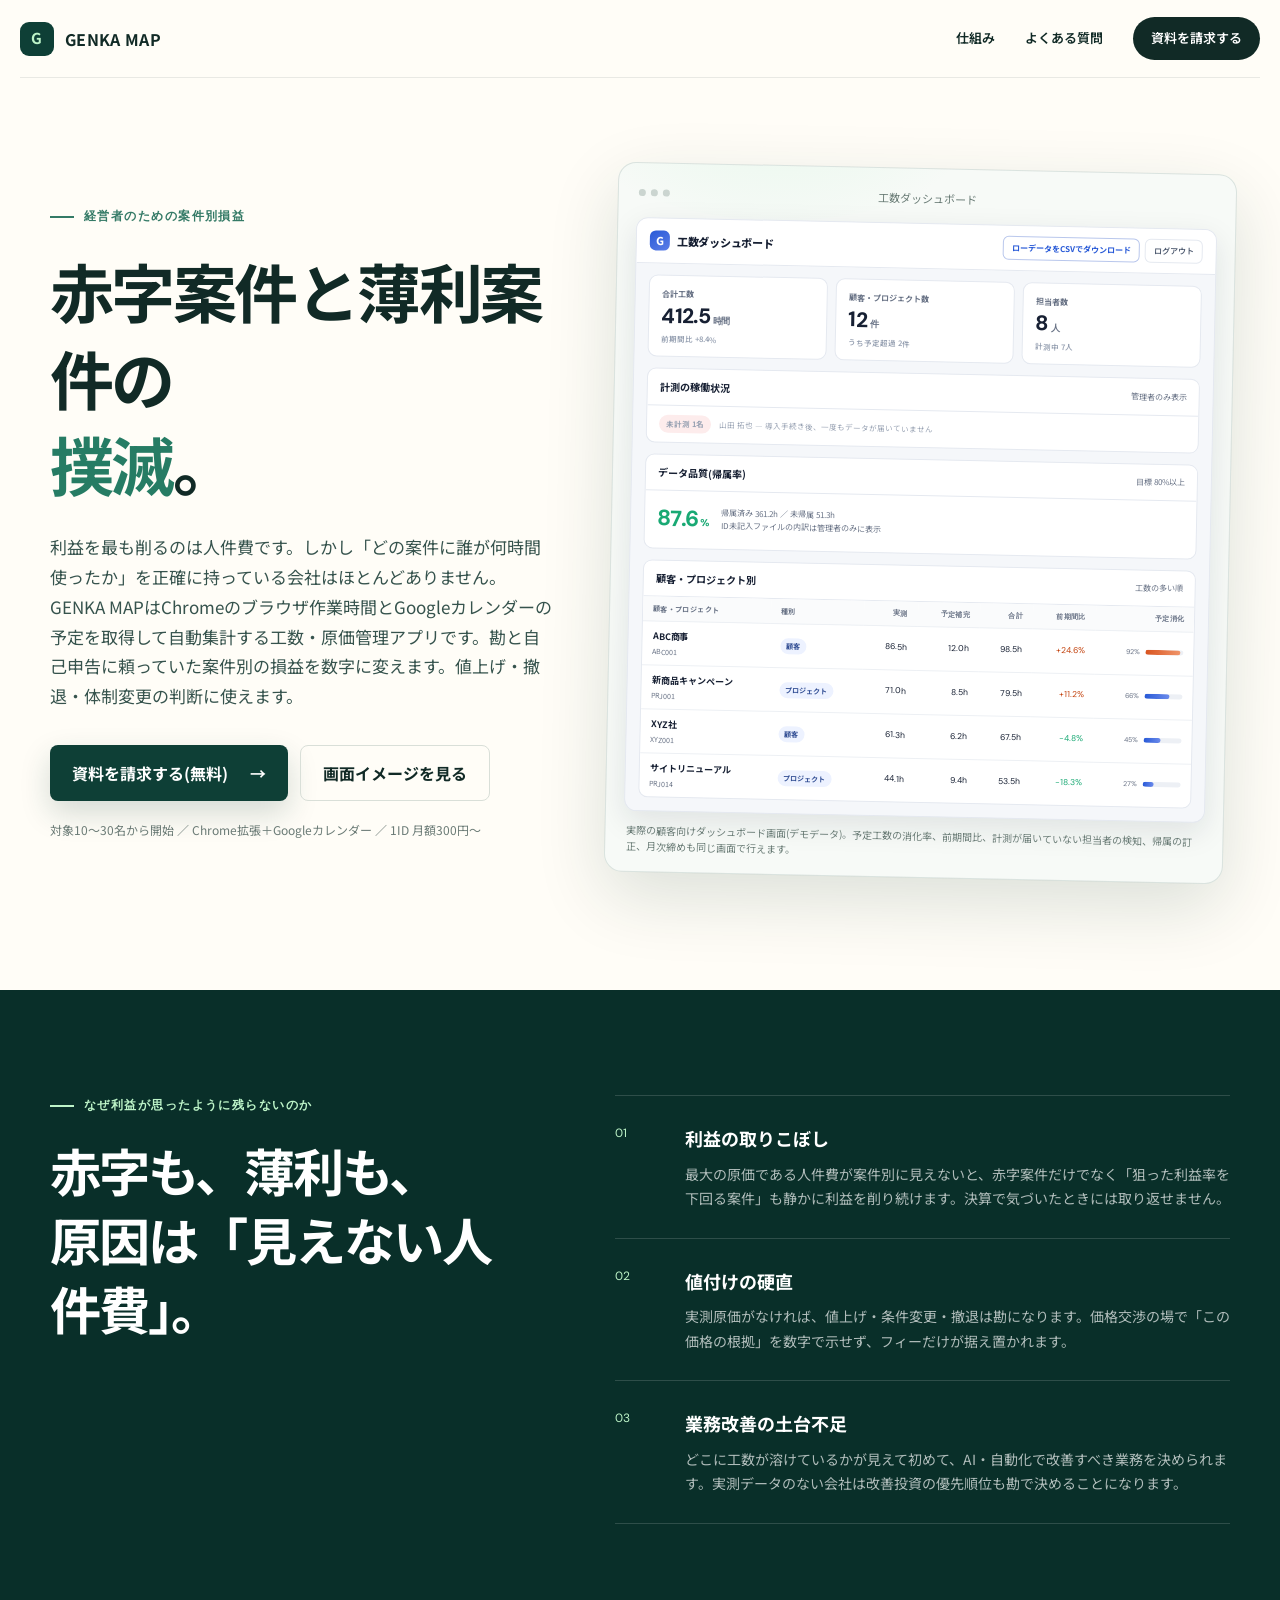
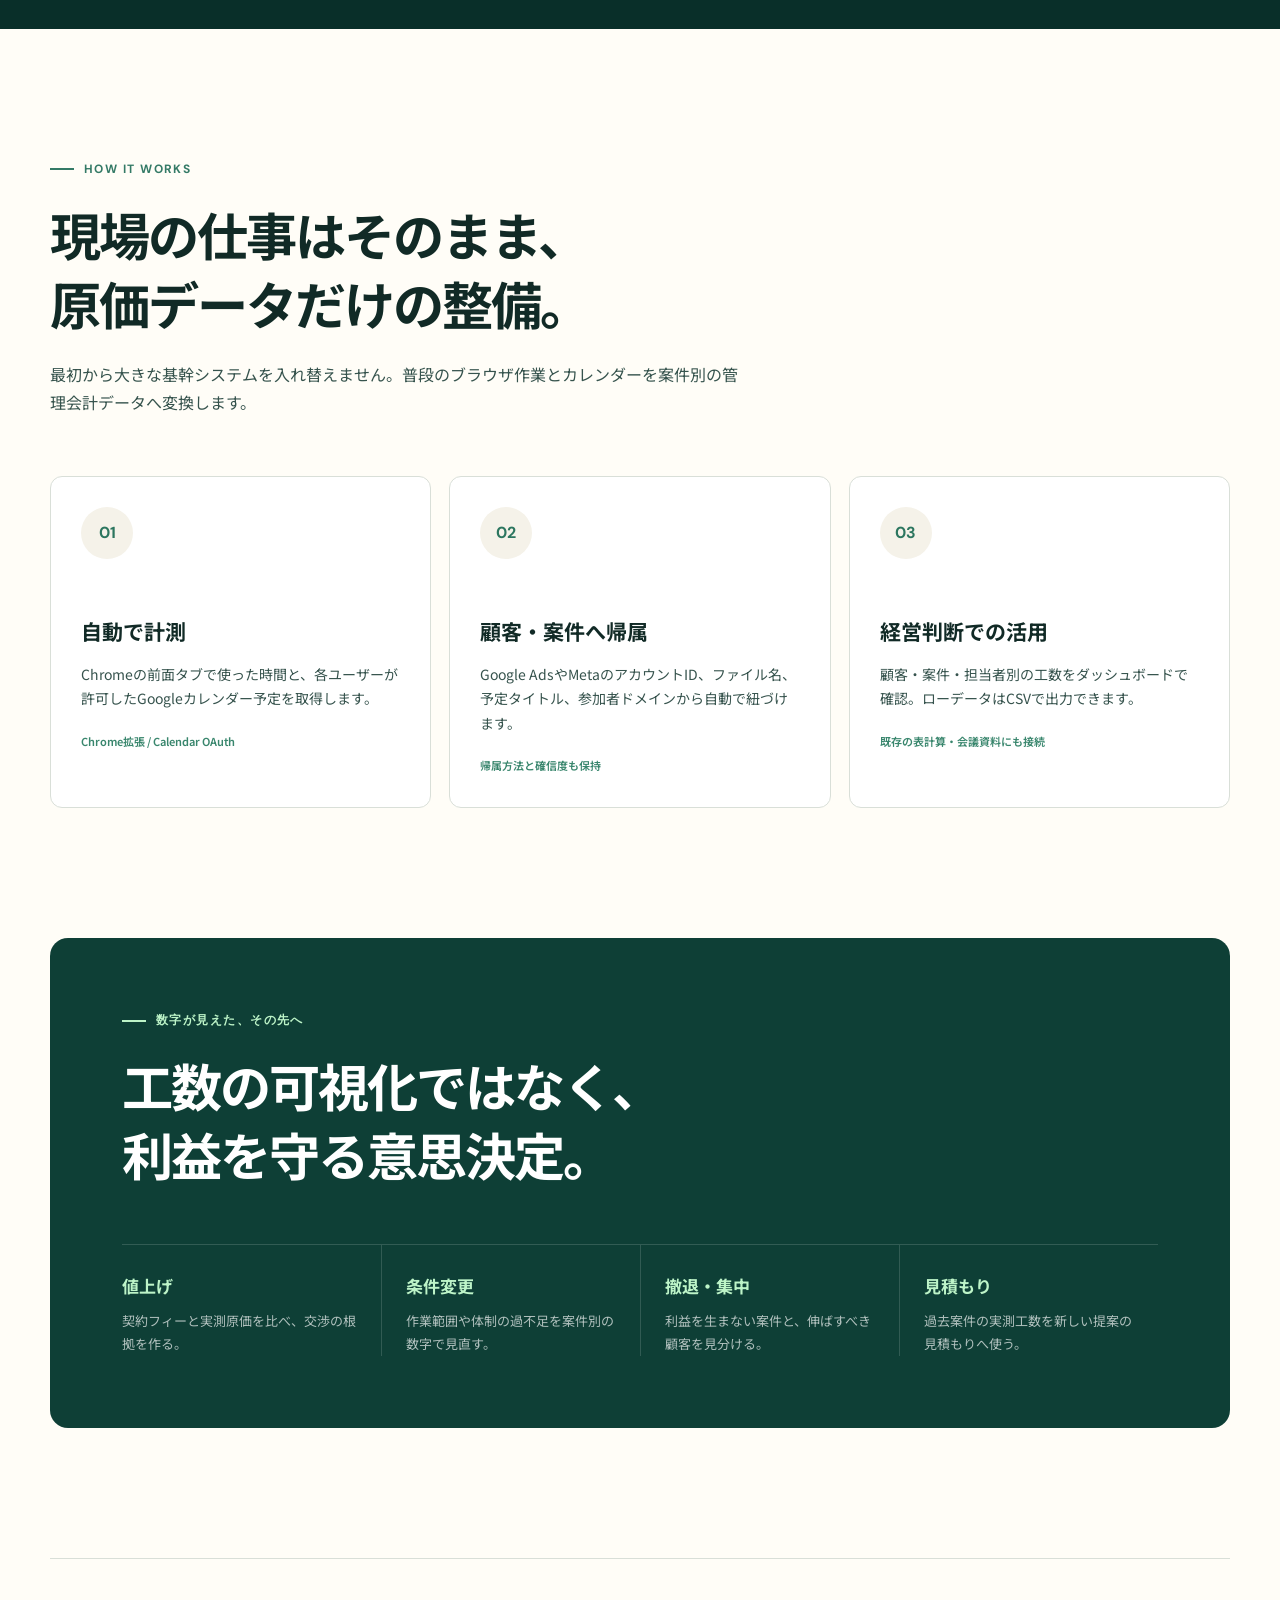
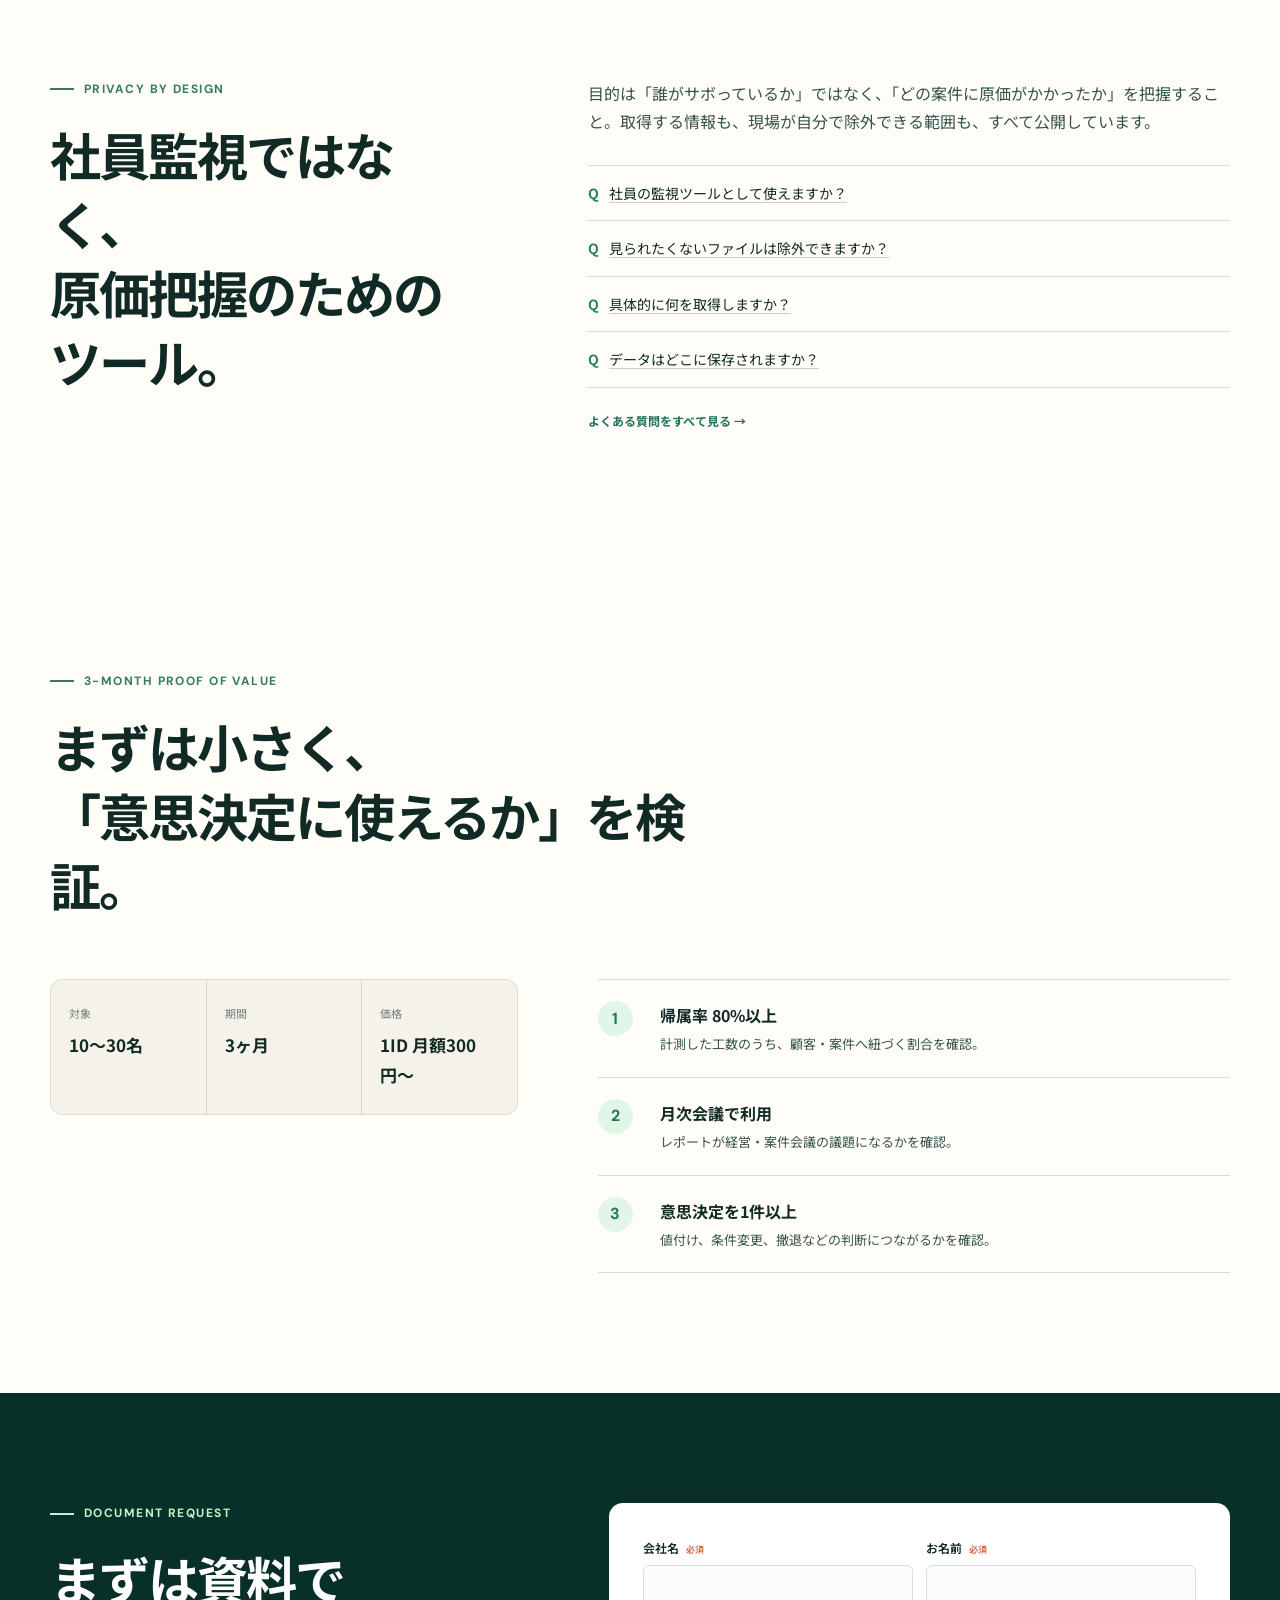
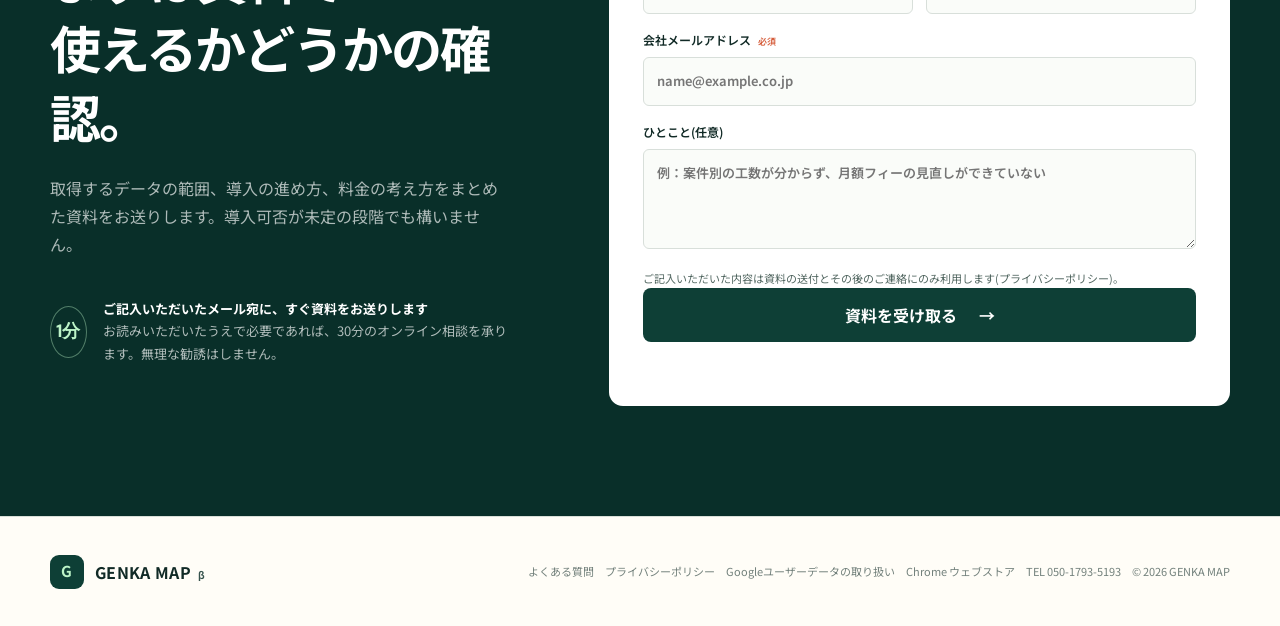
==== commit a611ba7e: "Put the phone number in every footer Co-Authored-By: Claude Opus 5 <noreply@anthropic.com>" ====
--- a/index.html
+++ b/index.html
@@ -25,7 +25,7 @@
   <link rel="preconnect" href="https://fonts.googleapis.com">
   <link rel="preconnect" href="https://fonts.gstatic.com" crossorigin>
   <link href="https://fonts.googleapis.com/css2?family=DM+Sans:wght@500;600;700&amp;family=Noto+Sans+JP:wght@400;500;600;700&amp;display=swap" rel="stylesheet">
-  <link rel="stylesheet" href="./styles.css?v=cdcc364f">
+  <link rel="stylesheet" href="./styles.css?v=cdc480e2">
   <script src="./analytics.js?v=4779f2a9" defer></script>
 </head>
 <body>
@@ -203,7 +203,7 @@
 
   <footer>
     <a class="brand" href="#top"><span class="brand-mark" aria-hidden="true">G</span><span>GENKA MAP <small>β</small></span></a>
-    <p><a href="./faq.html">よくある質問</a>　<a href="./privacy.html">プライバシーポリシー</a>　<a href="./privacy.html#google-data">Googleユーザーデータの取り扱い</a>　<a href="https://chromewebstore.google.com/detail/genka-map/cpkedonbpkdpkkopalegfcmphghfmioj" data-track="Chromeウェブストア">Chrome ウェブストア</a>　© 2026 GENKA MAP</p>
+    <p><a href="./faq.html">よくある質問</a>　<a href="./privacy.html">プライバシーポリシー</a>　<a href="./privacy.html#google-data">Googleユーザーデータの取り扱い</a>　<a href="https://chromewebstore.google.com/detail/genka-map/cpkedonbpkdpkkopalegfcmphghfmioj" data-track="Chromeウェブストア">Chrome ウェブストア</a>　<a href="tel:05017935193">TEL 050-1793-5193</a>　© 2026 GENKA MAP</p>
   </footer>
   <script src="./script.js?v=cf9437de"></script>
 </body>
--- a/styles.css
+++ b/styles.css
@@ -242,7 +242,7 @@
 }
 
 /* 業務量調査LP。見出しが既存LPより長いため、列幅に収まる大きさへ落とす。 */
-.survey-hero h1 { font-size: clamp(36px, 4.2vw, 56px); }
+.survey-hero h1 { font-size: clamp(32px, 3.6vw, 48px); }
 
 /* 何が分かるかを数字で見せる一覧。 */
 .breakdown { padding: 34px 38px; border: 1px solid var(--line); border-radius: 14px; background: #fff; box-shadow: var(--shadow); }
